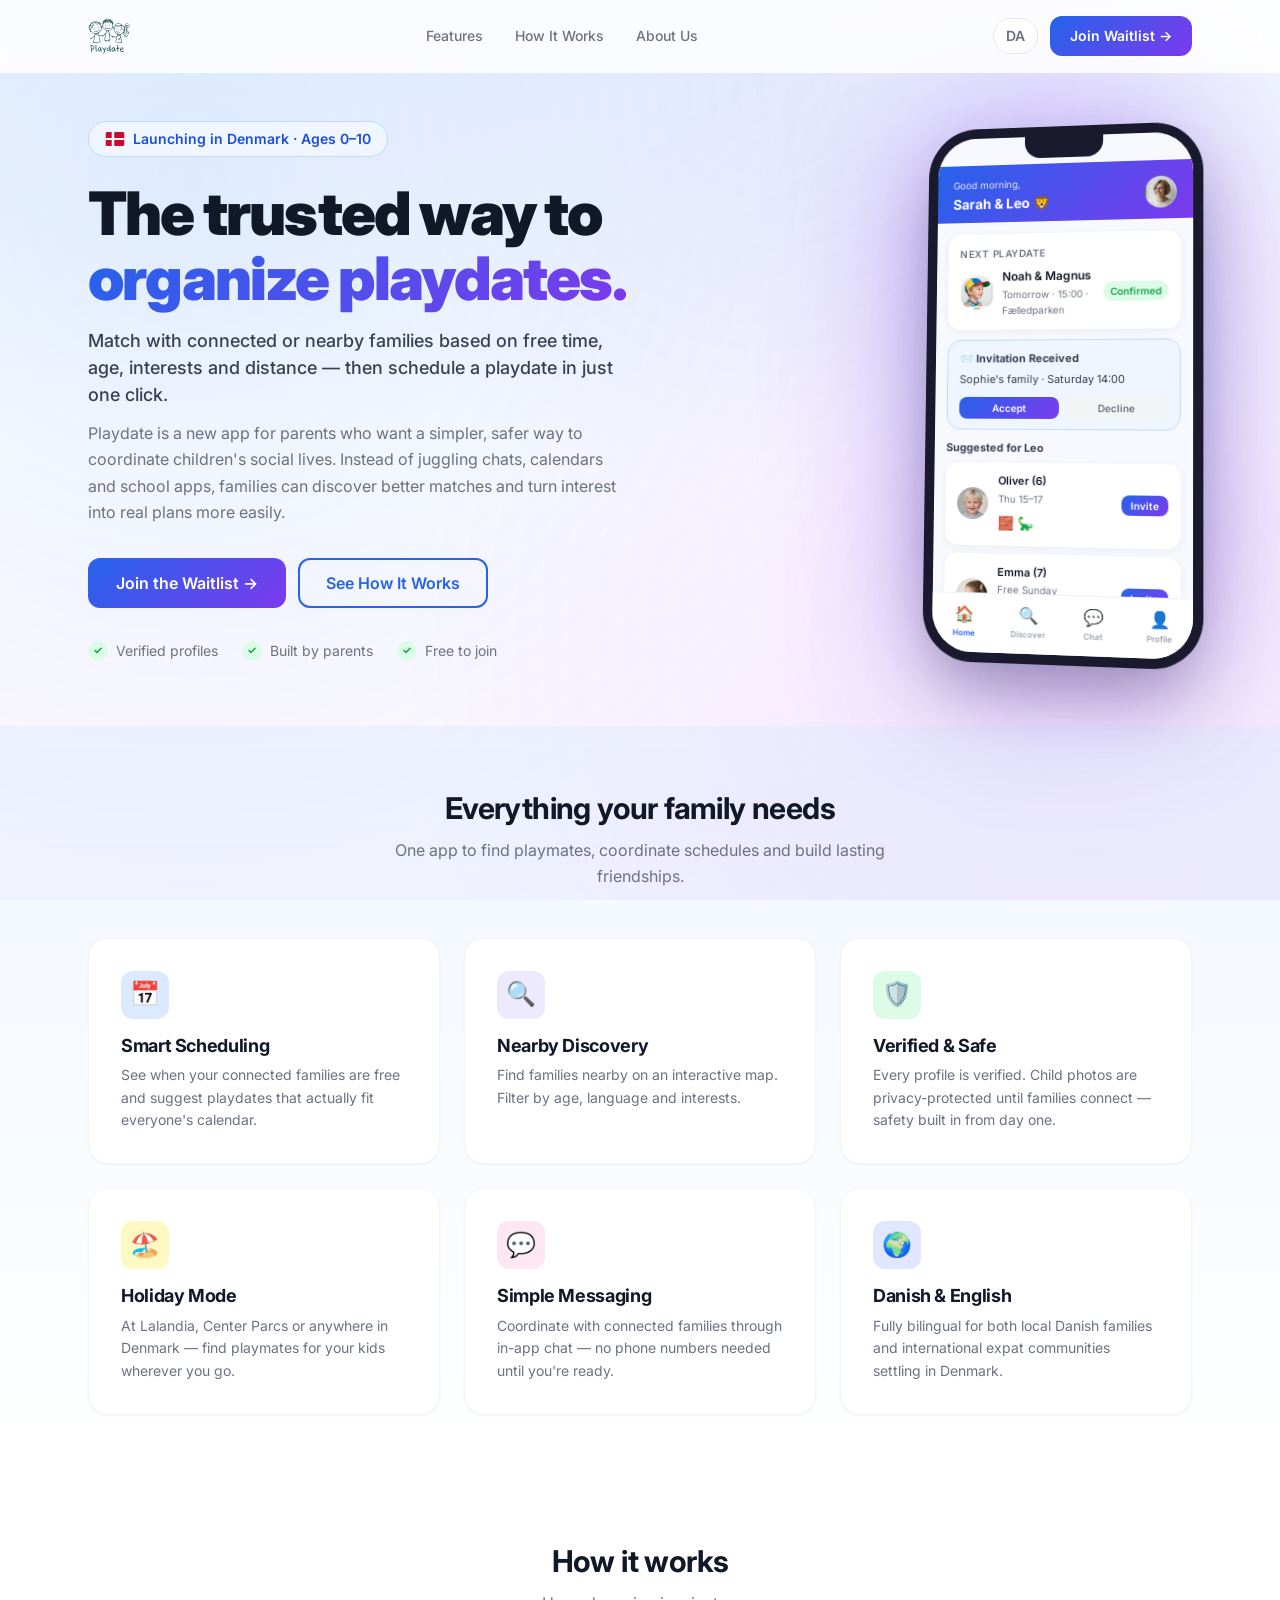
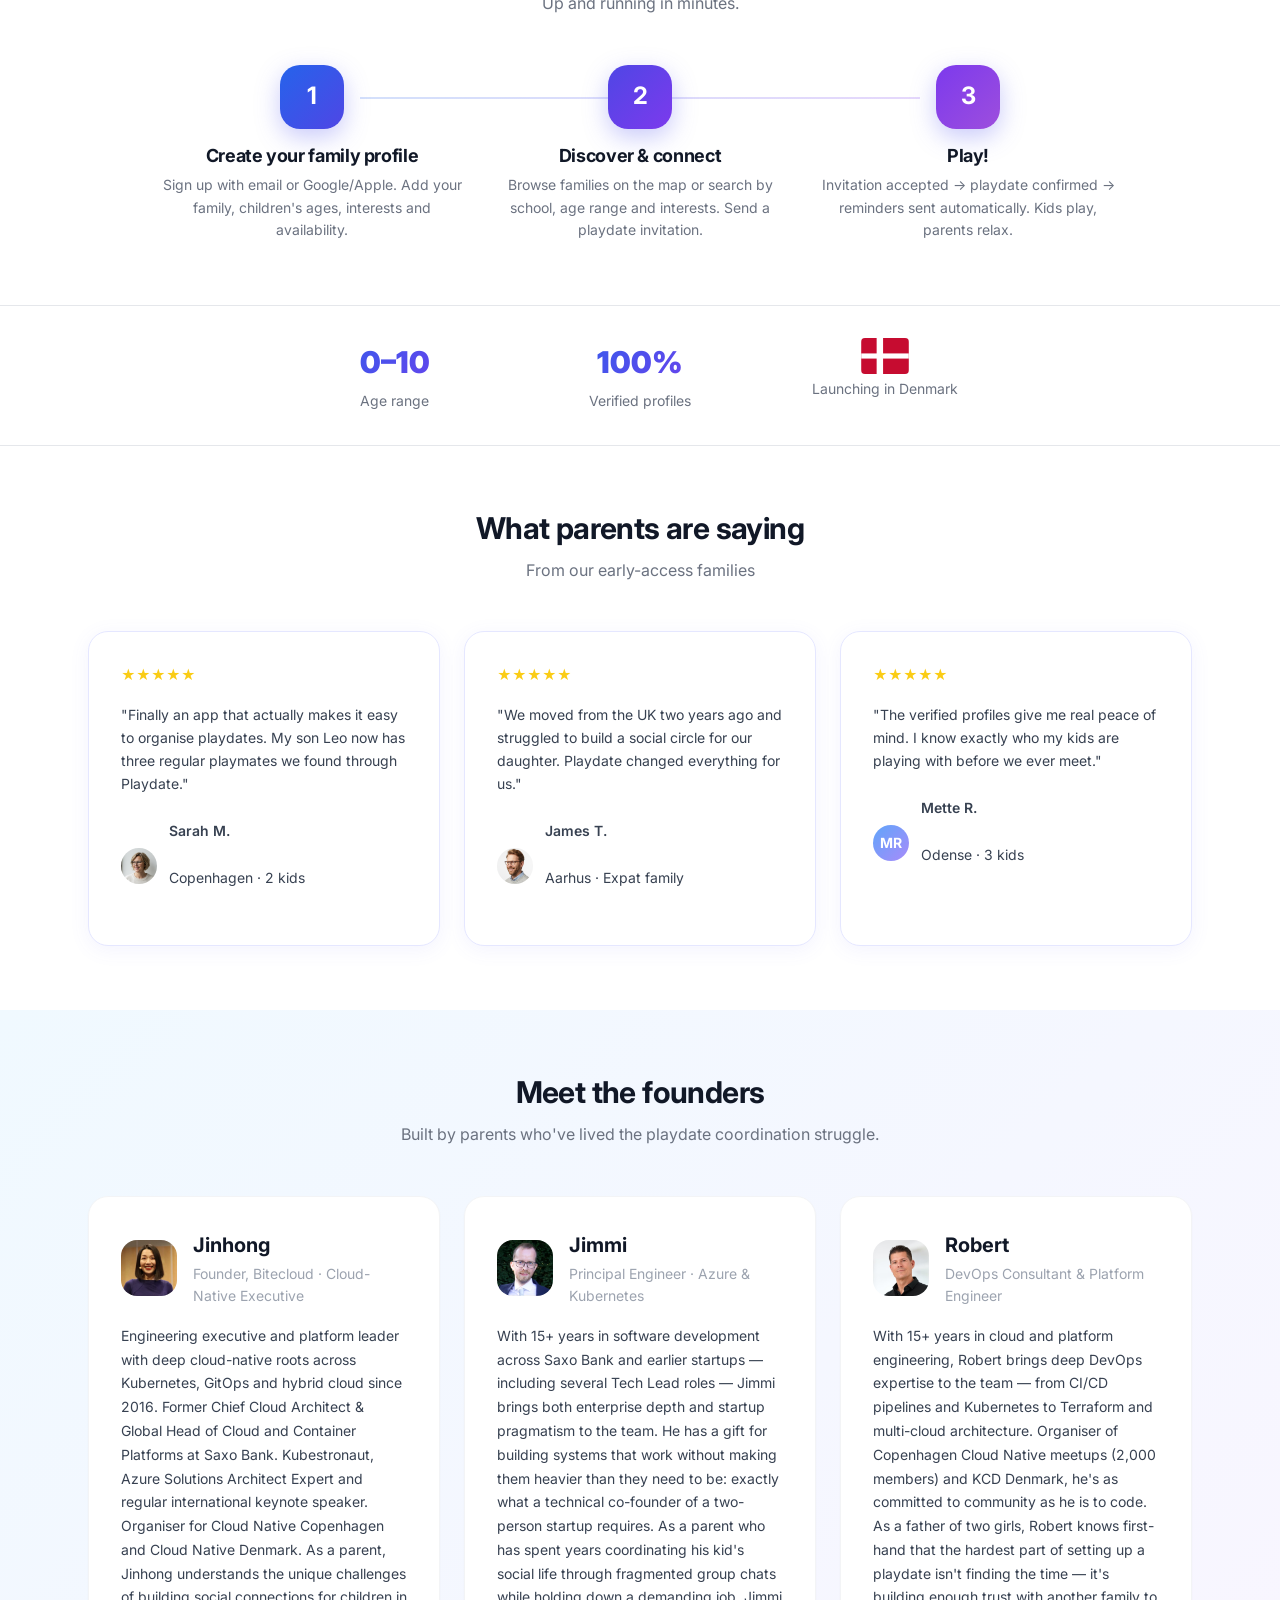
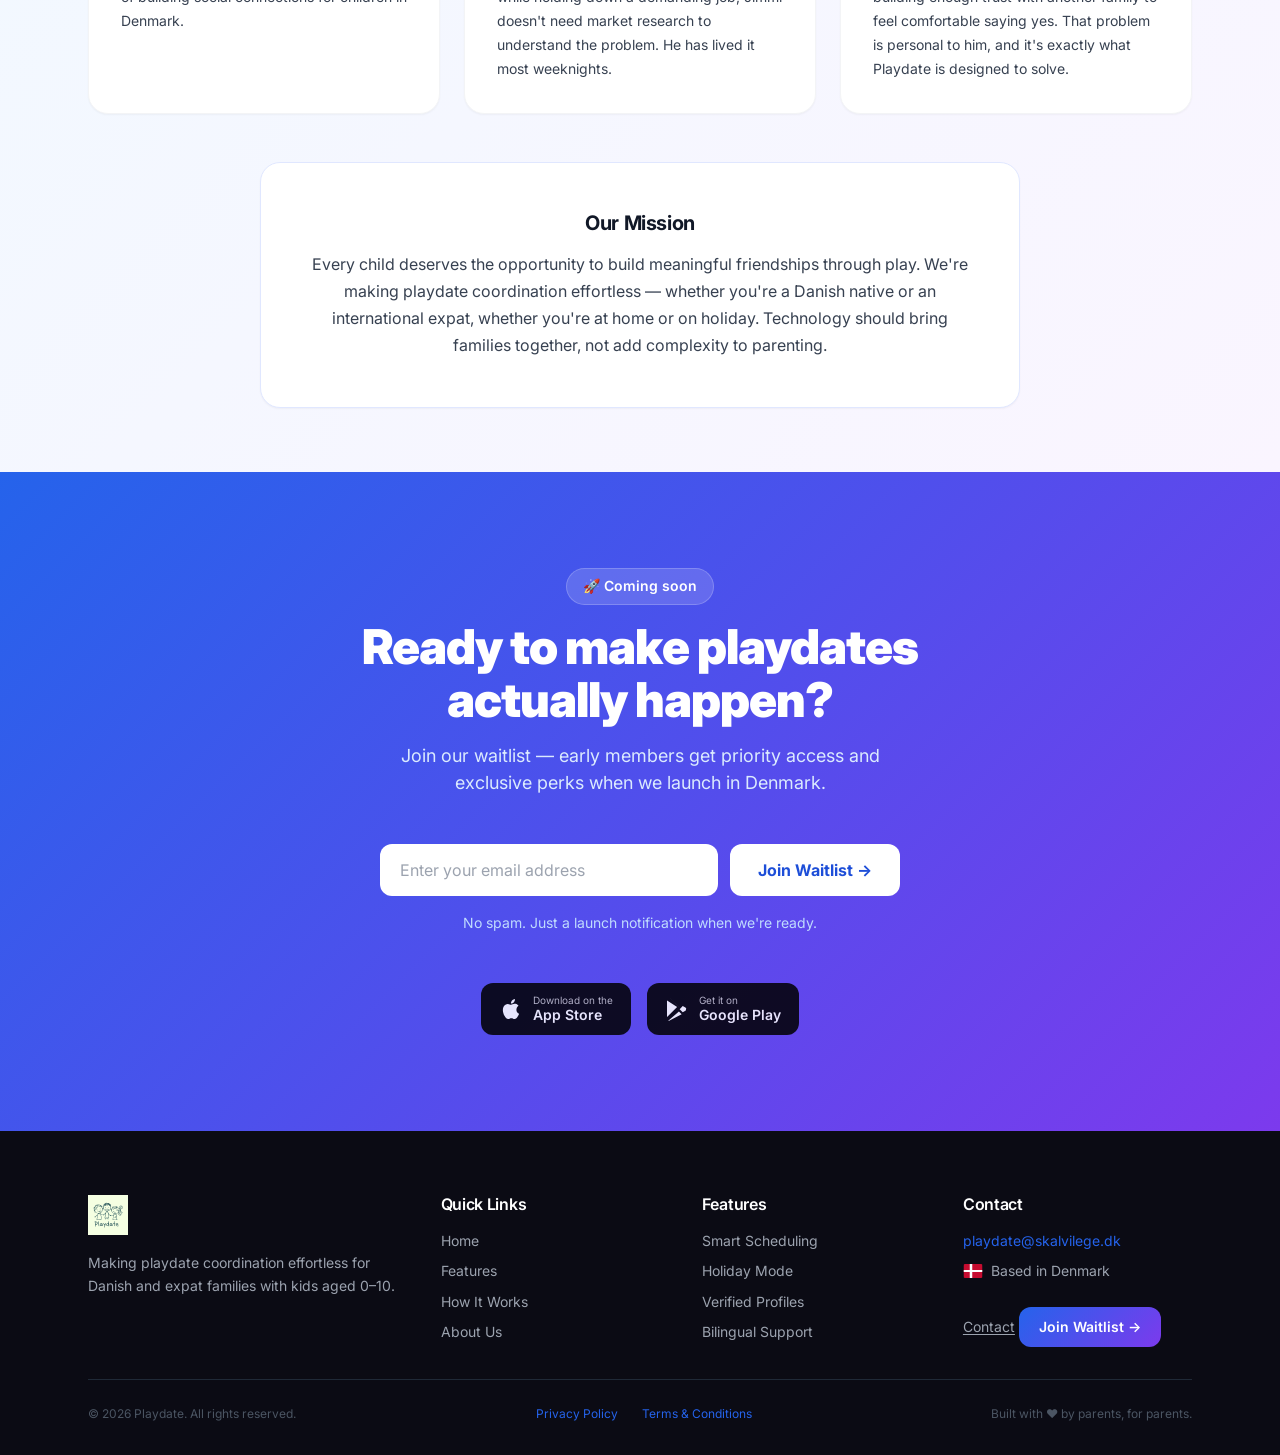
==== index.html @ f874cfe7 "Serve on incubatordk.github.io/skalvilege.dk/ for now The custom domain skalvilege.dk still points t" ====
<!DOCTYPE html>
<html lang="da">
<head>
  <meta charset="UTF-8">
  <meta name="viewport" content="width=device-width, initial-scale=1.0">
  <title>Playdate — Din landsby i lommen</title>
  <meta name="description" content="Playdate er en ny app til danske og internationale familier, der gør det nemt at finde legekammerater og koordinere legeaftaler.">
  <link rel="canonical" href="https://skalvilege.dk/">
  <meta name="robots" content="index, follow">
  <meta name="keywords" content="playdate, legeaftale, legekammerater, børn, forældre, familie, app, Danmark, Copenhagen, København, expat">

  <!-- Open Graph -->
  <meta property="og:title" content="Playdate — Din landsby i lommen">
  <meta property="og:description" content="En tryggere og enklere måde at arrangere legeaftaler for børn i alderen 0–10 år.">
  <meta property="og:type" content="website">
  <meta property="og:url" content="https://skalvilege.dk/">
  <meta property="og:locale" content="da_DK">
  <meta property="og:locale:alternate" content="en_GB">
  <meta property="og:site_name" content="Playdate">
  <meta property="og:image" content="https://skalvilege.dk/assets/logo.png">

  <!-- Twitter Card -->
  <meta name="twitter:card" content="summary_large_image">
  <meta name="twitter:title" content="Playdate — Din landsby i lommen">
  <meta name="twitter:description" content="En tryggere og enklere måde at arrangere legeaftaler for børn i alderen 0–10 år.">
  <meta name="twitter:image" content="https://skalvilege.dk/assets/logo.png">

  <!-- Structured Data -->
  <script type="application/ld+json">
  {
    "@context": "https://schema.org",
    "@type": "WebApplication",
    "name": "Playdate",
    "url": "https://skalvilege.dk",
    "description": "A new app for Danish and international families to find playmates and coordinate playdates.",
    "applicationCategory": "LifestyleApplication",
    "operatingSystem": "iOS, Android",
    "inLanguage": ["da", "en"],
    "offers": { "@type": "Offer", "price": "0", "priceCurrency": "DKK" },
    "author": { "@type": "Organization", "name": "Playdate", "url": "https://skalvilege.dk" }
  }
  </script>

  <!-- Mobile -->
  <meta name="theme-color" content="#2563eb">
  <meta name="mobile-web-app-capable" content="yes">

  <!-- Favicon -->
  <link rel="icon" type="image/svg+xml" href="assets/logo-no-background.svg">
  <link rel="apple-touch-icon" href="assets/logo.png">

  <!-- i18n hreflang -->
  <link rel="alternate" hreflang="da" href="https://skalvilege.dk/">
  <link rel="alternate" hreflang="en" href="https://skalvilege.dk/">
  <link rel="alternate" hreflang="x-default" href="https://skalvilege.dk/">

  <!-- Fonts -->
  <link rel="preconnect" href="https://fonts.googleapis.com">
  <link rel="preconnect" href="https://fonts.gstatic.com" crossorigin>
  <link href="https://fonts.googleapis.com/css2?family=Inter:wght@400;500;600;700;800;900&display=swap" rel="stylesheet">

  <!-- Styles -->
  <link rel="stylesheet" href="css/styles.css?v=__VERSION__">
</head>
<body>

  <!-- Navigation -->
  <nav class="nav">
    <div class="nav-inner">
      <a href="#home" class="nav-logo" aria-label="Playdate">
        <img src="assets/logo-no-background.svg" alt="Playdate" width="36" height="36">
      </a>
      <ul class="nav-links">
        <li><a href="#features" data-i18n="nav.features">Funktioner</a></li>
        <li><a href="#how-it-works" data-i18n="nav.how">Sådan virker det</a></li>
        <li><a href="#founders" data-i18n="nav.about">Om os</a></li>
      </ul>
      <div class="nav-actions">
        <button id="lang-toggle" class="lang-toggle" type="button" aria-label="Switch language">
          <span data-i18n="lang.toggle">EN</span>
        </button>
        <a href="#cta" class="btn btn-primary btn-primary-sm" data-mode-only="prelaunch" data-i18n="nav.cta">Tilmeld venteliste →</a>
        <a href="#cta" class="btn btn-primary btn-primary-sm hidden" data-mode-only="launched" data-i18n="nav.ctaLaunched">Download →</a>
      </div>
    </div>
  </nav>

  <main>

    <!-- Hero -->
    <section id="home" class="hero">
      <div class="container hero-inner">

        <!-- Copy -->
        <div class="hero-copy">
          <div class="hero-badge fade-up">
            <svg class="flag-dk" viewBox="0 0 37 28" aria-hidden="true">
              <rect width="37" height="28" fill="#C60C30"/>
              <rect x="12" width="5" height="28" fill="white"/>
              <rect y="12" width="37" height="4" fill="white"/>
            </svg>
            <span data-i18n="hero.badge">Lancerer i Danmark · 0–10 år</span>
          </div>

          <h1 class="fade-up-1">
            <span data-i18n="hero.title1">Den trygge måde at</span><br>
            <span class="grad-text" data-i18n="hero.title2">arrangere legeaftaler.</span>
          </h1>

          <p class="hero-sub fade-up-2" data-i18n="hero.sub">Match med nærliggende eller forbundne familier ud fra fritid, alder, interesser og afstand — og arranger en legeaftale med ét klik.</p>

          <p class="hero-body fade-up-2" data-i18n="hero.body">Playdate er en ny app til forældre, der vil have en enklere og mere tryg måde at koordinere børnenes sociale liv.</p>

          <!-- Prelaunch CTAs -->
          <div class="hero-actions fade-up-3" data-mode-only="prelaunch">
            <a href="#cta" class="btn btn-primary" data-i18n="hero.ctaWaitlist">Tilmeld venteliste →</a>
            <a href="#features" class="btn btn-outline" data-i18n="hero.ctaSee">Se hvordan det virker</a>
          </div>

          <!-- Launched store buttons -->
          <div class="hero-actions fade-up-3 hidden" data-mode-only="launched" style="flex-direction:row;flex-wrap:wrap;gap:12px;">
            <a href="#" class="store-btn" data-store="appstore" aria-disabled="true" aria-label="Download on the App Store">
              <svg viewBox="0 0 24 24" aria-hidden="true"><path d="M18.71 19.5c-.83 1.24-1.71 2.45-3.05 2.47-1.34.03-1.77-.79-3.29-.79-1.53 0-2 .77-3.27.82-1.31.05-2.3-1.32-3.14-2.53C4.25 17 2.94 12.45 4.7 9.39c.87-1.52 2.43-2.48 4.12-2.51 1.28-.02 2.5.87 3.29.87.78 0 2.26-1.07 3.8-.91.65.03 2.47.26 3.64 1.98-.09.06-2.17 1.28-2.15 3.81.03 3.02 2.65 4.03 2.68 4.04-.03.07-.42 1.44-1.38 2.83M13 3.5c.73-.83 1.94-1.46 2.94-1.5.13 1.17-.34 2.35-1.04 3.19-.69.85-1.83 1.51-2.95 1.42-.15-1.15.41-2.35 1.05-3.11z"/></svg>
              <span class="store-btn-text">
                <span class="store-btn-label" data-i18n="store.download">Download fra</span>
                <span class="store-btn-name" data-i18n="store.appstore">App Store</span>
              </span>
            </a>
            <a href="#" class="store-btn" data-store="playstore" aria-disabled="true" aria-label="Get it on Google Play">
              <svg viewBox="0 0 24 24" aria-hidden="true"><path d="M3.18 23.76c.3.17.65.19.97.06l12.49-6.62-2.7-2.7-10.76 9.26zm-1.1-20.2A1.5 1.5 0 0 0 2 4.5v15a1.5 1.5 0 0 0 .08.44l10.03-10.03L2.08 3.56zM20.4 10.5l-2.66-1.42-3.09 3.09 3.09 3.09 2.68-1.42A1.5 1.5 0 0 0 21 12.5a1.5 1.5 0 0 0-.6-2zM4.15.18L14.91 10.94l-2.7-2.7L4.15.18z"/></svg>
              <span class="store-btn-text">
                <span class="store-btn-label" data-i18n="store.getiton">Hent den på</span>
                <span class="store-btn-name" data-i18n="store.playstore">Google Play</span>
              </span>
            </a>
          </div>

          <!-- Trust badges -->
          <div class="trust-badges fade-up-3">
            <div class="trust-badge"><span class="check" aria-hidden="true">✓</span><span data-i18n="trust.verified">Verificerede profiler</span></div>
            <div class="trust-badge"><span class="check" aria-hidden="true">✓</span><span data-i18n="trust.built">Bygget af forældre</span></div>
            <div class="trust-badge"><span class="check" aria-hidden="true">✓</span><span data-i18n="trust.free">Gratis at tilmelde</span></div>
          </div>
        </div>

        <!-- Phone mockup -->
        <div class="phone-wrap" aria-hidden="true">
          <div class="phone-glow"></div>
          <div class="phone">
            <div class="phone-notch"></div>
            <div class="phone-screen">

              <div class="phone-topbar">
                <div class="phone-greeting">
                  <p>Good morning,</p>
                  <p>Sarah &amp; Leo 🦁</p>
                </div>
                <div class="phone-avatar">
                  <img src="assets/profile_oliver_mom.png" alt="">
                </div>
              </div>

              <div class="phone-content">
                <!-- Upcoming playdate -->
                <div class="phone-card">
                  <p class="phone-card-label">Next Playdate</p>
                  <div class="phone-row">
                    <div class="phone-pic">
                      <img src="assets/profile_noah.png" alt="Noah">
                    </div>
                    <div>
                      <p class="phone-name">Noah &amp; Magnus</p>
                      <p class="phone-meta">Tomorrow · 15:00 · Fælledparken</p>
                    </div>
                    <span class="phone-pill">Confirmed</span>
                  </div>
                </div>

                <!-- Invitation -->
                <div class="phone-invite">
                  <p class="phone-invite-title">📨 Invitation Received</p>
                  <p>Sophie's family · Saturday 14:00</p>
                  <div class="phone-invite-actions">
                    <button type="button" class="phone-btn phone-btn-primary">Accept</button>
                    <button type="button" class="phone-btn phone-btn-secondary">Decline</button>
                  </div>
                </div>

                <p class="phone-section-title">Suggested for Leo</p>

                <div class="phone-suggestion">
                  <div class="phone-pic phone-pic-sm">
                    <img src="assets/profile_oliver.png" alt="Oliver">
                  </div>
                  <div class="phone-suggestion-body">
                    <p>Oliver (6)</p>
                    <p>Thu 15–17</p>
                    <span class="phone-emoji" title="Lego">🧱</span>
                    <span class="phone-emoji" title="Dinosaurs">🦕</span>
                  </div>
                  <button type="button" class="phone-invite-btn">Invite</button>
                </div>

                <div class="phone-suggestion">
                  <div class="phone-pic phone-pic-sm">
                    <img src="assets/profile_emma.png" alt="Emma">
                  </div>
                  <div class="phone-suggestion-body">
                    <p>Emma (7)</p>
                    <p>Free Sunday</p>
                    <span class="phone-emoji" title="Art">🎨</span>
                    <span class="phone-emoji" title="Music">🎵</span>
                  </div>
                  <button type="button" class="phone-invite-btn">Invite</button>
                </div>
              </div>

              <div class="phone-nav">
                <div class="phone-nav-item phone-nav-item--active">
                  <div class="phone-nav-icon">🏠</div>
                  <div class="phone-nav-label">Home</div>
                </div>
                <div class="phone-nav-item">
                  <div class="phone-nav-icon">🔍</div>
                  <div class="phone-nav-label">Discover</div>
                </div>
                <div class="phone-nav-item">
                  <div class="phone-nav-icon">💬</div>
                  <div class="phone-nav-label">Chat</div>
                </div>
                <div class="phone-nav-item">
                  <div class="phone-nav-icon">👤</div>
                  <div class="phone-nav-label">Profile</div>
                </div>
              </div>
            </div>
          </div>
        </div>

      </div>
    </section>

    <!-- Features -->
    <section id="features" class="features">
      <div class="container">
        <div class="section-header">
          <h2 data-i18n="features.title">Alt, din familie har brug for</h2>
          <p data-i18n="features.sub">Én app til at finde legekammerater, koordinere kalendere og bygge varige venskaber.</p>
        </div>

        <div class="feature-grid">
          <div class="feature-card" data-animate data-animate-delay="1">
            <div class="feature-icon feature-icon--blue" aria-hidden="true">📅</div>
            <h3 data-i18n="feature.schedule.title">Smart planlægning</h3>
            <p data-i18n="feature.schedule.text">Se hvornår jeres forbundne familier er ledige.</p>
          </div>
          <div class="feature-card" data-animate data-animate-delay="2">
            <div class="feature-icon feature-icon--purple" aria-hidden="true">🔍</div>
            <h3 data-i18n="feature.nearby.title">Find nærliggende familier</h3>
            <p data-i18n="feature.nearby.text">Find familier i nærheden på et interaktivt kort.</p>
          </div>
          <div class="feature-card" data-animate data-animate-delay="3">
            <div class="feature-icon feature-icon--green" aria-hidden="true">🛡️</div>
            <h3 data-i18n="feature.safe.title">Verificeret og trygt</h3>
            <p data-i18n="feature.safe.text">Alle profiler er verificeret.</p>
          </div>
          <div class="feature-card" data-animate data-animate-delay="1">
            <div class="feature-icon feature-icon--yellow" aria-hidden="true">🏖️</div>
            <h3 data-i18n="feature.holiday.title">Ferietilstand</h3>
            <p data-i18n="feature.holiday.text">Find legekammerater på ferien.</p>
          </div>
          <div class="feature-card" data-animate data-animate-delay="2">
            <div class="feature-icon feature-icon--pink" aria-hidden="true">💬</div>
            <h3 data-i18n="feature.chat.title">Enkel beskedfunktion</h3>
            <p data-i18n="feature.chat.text">Koordiner direkte i appen.</p>
          </div>
          <div class="feature-card" data-animate data-animate-delay="3">
            <div class="feature-icon feature-icon--indigo" aria-hidden="true">🌍</div>
            <h3 data-i18n="feature.lang.title">Dansk og engelsk</h3>
            <p data-i18n="feature.lang.text">Fuldt tosproget.</p>
          </div>
        </div>
      </div>
    </section>

    <!-- How it works -->
    <section id="how-it-works" class="how">
      <div class="container">
        <div class="section-header">
          <h2 data-i18n="how.title">Sådan virker det</h2>
          <p data-i18n="how.sub">I gang på få minutter.</p>
        </div>

        <div class="steps">
          <div class="step" data-animate data-animate-delay="1">
            <div class="step-num step-num--1">1</div>
            <h3 data-i18n="how.step1.title">Opret jeres familieprofil</h3>
            <p data-i18n="how.step1.text">Tilmeld med e-mail eller Google/Apple.</p>
          </div>
          <div class="step" data-animate data-animate-delay="2">
            <div class="step-num step-num--2">2</div>
            <h3 data-i18n="how.step2.title">Find og forbind</h3>
            <p data-i18n="how.step2.text">Udforsk familier på kortet.</p>
          </div>
          <div class="step" data-animate data-animate-delay="3">
            <div class="step-num step-num--3">3</div>
            <h3 data-i18n="how.step3.title">Leg!</h3>
            <p data-i18n="how.step3.text">Kids play, parents relax.</p>
          </div>
        </div>
      </div>
    </section>

    <!-- Stats -->
    <section class="stats">
      <div class="stats-grid">
        <div>
          <div class="stat-value grad-text">0–10</div>
          <p class="stat-label" data-i18n="stats.age">Aldersgruppe</p>
        </div>
        <div>
          <div class="stat-value grad-text">100%</div>
          <p class="stat-label" data-i18n="stats.verified">Verificerede profiler</p>
        </div>
        <div>
          <div class="stat-flag" aria-hidden="true">
            <svg viewBox="0 0 37 28">
              <rect width="37" height="28" fill="#C60C30"/>
              <rect x="12" width="5" height="28" fill="white"/>
              <rect y="12" width="37" height="4" fill="white"/>
            </svg>
          </div>
          <p class="stat-label" data-i18n="stats.launch">Lancerer i Danmark</p>
        </div>
      </div>
    </section>

    <!-- Testimonials -->
    <section class="testimonials">
      <div class="container">
        <div class="section-header">
          <h2 data-i18n="test.title">Hvad forældre siger</h2>
          <p data-i18n="test.sub">Fra vores tidlige adgangsfamilier</p>
        </div>

        <div class="testimonial-grid">
          <div class="testimonial" data-animate data-animate-delay="1">
            <div class="stars" aria-label="5 out of 5 stars">★★★★★</div>
            <p data-i18n="test.1">"Finally an app..."</p>
            <div class="testimonial-author">
              <div class="avatar"><img src="assets/profile_oliver_mom.png" alt=""></div>
              <div>
                <p class="testimonial-name" data-i18n="test.1.name">Sarah M.</p>
                <p class="testimonial-meta" data-i18n="test.1.meta">Copenhagen · 2 kids</p>
              </div>
            </div>
          </div>

          <div class="testimonial" data-animate data-animate-delay="2">
            <div class="stars" aria-label="5 out of 5 stars">★★★★★</div>
            <p data-i18n="test.2">"We moved from the UK..."</p>
            <div class="testimonial-author">
              <div class="avatar"><img src="assets/profile_sophie_dad.png" alt=""></div>
              <div>
                <p class="testimonial-name" data-i18n="test.2.name">James T.</p>
                <p class="testimonial-meta" data-i18n="test.2.meta">Aarhus · Expat family</p>
              </div>
            </div>
          </div>

          <div class="testimonial" data-animate data-animate-delay="3">
            <div class="stars" aria-label="5 out of 5 stars">★★★★★</div>
            <p data-i18n="test.3">"The verified profiles..."</p>
            <div class="testimonial-author">
              <div class="avatar" aria-hidden="true">MR</div>
              <div>
                <p class="testimonial-name" data-i18n="test.3.name">Mette R.</p>
                <p class="testimonial-meta" data-i18n="test.3.meta">Odense · 3 kids</p>
              </div>
            </div>
          </div>
        </div>
      </div>
    </section>

    <!-- Founders -->
    <section id="founders" class="founders">
      <div class="container">
        <div class="section-header">
          <h2 data-i18n="founders.title">Mød grundlæggerne</h2>
          <p data-i18n="founders.sub">Bygget af forældre.</p>
        </div>

        <div class="founders-grid">
          <div class="founder" data-animate data-animate-delay="1">
            <div class="founder-head">
              <div class="founder-pic"><img src="assets/jinhong_brejnholt.png" alt="Jinhong"></div>
              <div>
                <a href="https://www.linkedin.com/in/jbrejnholt/" target="_blank" rel="noopener noreferrer" class="founder-name">Jinhong</a>
                <p class="founder-role" data-i18n="founder.jinhong.role">Founder, Bitecloud</p>
              </div>
            </div>
            <p class="founder-bio" data-i18n="founder.jinhong.bio">Engineering executive...</p>
          </div>

          <div class="founder" data-animate data-animate-delay="2">
            <div class="founder-head">
              <div class="founder-pic"><img src="assets/jimmi_hested.png" alt="Jimmi"></div>
              <div>
                <a href="https://www.linkedin.com/in/jhested/" target="_blank" rel="noopener noreferrer" class="founder-name">Jimmi</a>
                <p class="founder-role" data-i18n="founder.jimmi.role">Principal Engineer</p>
              </div>
            </div>
            <p class="founder-bio" data-i18n="founder.jimmi.bio">With 15+ years...</p>
          </div>

          <div class="founder" data-animate data-animate-delay="3">
            <div class="founder-head">
              <div class="founder-pic"><img src="assets/robert_jensen.jpeg" alt="Robert"></div>
              <div>
                <a href="https://www.linkedin.com/in/robert-jensen-devops/" target="_blank" rel="noopener noreferrer" class="founder-name">Robert</a>
                <p class="founder-role" data-i18n="founder.robert.role">DevOps Consultant</p>
              </div>
            </div>
            <p class="founder-bio" data-i18n="founder.robert.bio">With 15+ years...</p>
          </div>
        </div>

        <div class="mission" data-animate>
          <h3 data-i18n="mission.title">Vores mission</h3>
          <p data-i18n="mission.text">Hvert barn fortjener...</p>
        </div>
      </div>
    </section>

    <!-- CTA / Waitlist -->
    <section id="cta" class="cta">
      <div class="container">

        <!-- Prelaunch -->
        <div data-mode-only="prelaunch">
          <span class="cta-badge" data-i18n="cta.badge">🚀 Kommer snart</span>
          <h2>
            <span data-i18n="cta.title1">Klar til at få legeaftaler til</span><br>
            <span data-i18n="cta.title2">faktisk at ske?</span>
          </h2>
          <p class="cta-sub" data-i18n="cta.sub">Tilmeld dig ventelisten.</p>

          <form id="signup-form" class="signup-form">
            <input type="email" name="email" required
                   placeholder="Indtast din e-mailadresse"
                   data-i18n-placeholder="signup.placeholder"
                   aria-label="Email address">
            <button type="submit" data-i18n="signup.button">Tilmeld →</button>
          </form>

          <div id="signup-success" class="signup-success" data-i18n="signup.success">
            Tak fordi du tilmelder dig! 🎉
          </div>

          <p class="signup-note" data-i18n="signup.note" style="margin-top: 16px;">Ingen spam.</p>

          <!-- Coming-soon store badges -->
          <div class="store-buttons">
            <a href="#" class="store-btn" aria-disabled="true" tabindex="-1">
              <svg viewBox="0 0 24 24" aria-hidden="true"><path d="M18.71 19.5c-.83 1.24-1.71 2.45-3.05 2.47-1.34.03-1.77-.79-3.29-.79-1.53 0-2 .77-3.27.82-1.31.05-2.3-1.32-3.14-2.53C4.25 17 2.94 12.45 4.7 9.39c.87-1.52 2.43-2.48 4.12-2.51 1.28-.02 2.5.87 3.29.87.78 0 2.26-1.07 3.8-.91.65.03 2.47.26 3.64 1.98-.09.06-2.17 1.28-2.15 3.81.03 3.02 2.65 4.03 2.68 4.04-.03.07-.42 1.44-1.38 2.83M13 3.5c.73-.83 1.94-1.46 2.94-1.5.13 1.17-.34 2.35-1.04 3.19-.69.85-1.83 1.51-2.95 1.42-.15-1.15.41-2.35 1.05-3.11z"/></svg>
              <span class="store-btn-text">
                <span class="store-btn-label" data-i18n="store.download">Download fra</span>
                <span class="store-btn-name" data-i18n="store.appstore">App Store</span>
              </span>
            </a>
            <a href="#" class="store-btn" aria-disabled="true" tabindex="-1">
              <svg viewBox="0 0 24 24" aria-hidden="true"><path d="M3.18 23.76c.3.17.65.19.97.06l12.49-6.62-2.7-2.7-10.76 9.26zm-1.1-20.2A1.5 1.5 0 0 0 2 4.5v15a1.5 1.5 0 0 0 .08.44l10.03-10.03L2.08 3.56zM20.4 10.5l-2.66-1.42-3.09 3.09 3.09 3.09 2.68-1.42A1.5 1.5 0 0 0 21 12.5a1.5 1.5 0 0 0-.6-2zM4.15.18L14.91 10.94l-2.7-2.7L4.15.18z"/></svg>
              <span class="store-btn-text">
                <span class="store-btn-label" data-i18n="store.getiton">Hent den på</span>
                <span class="store-btn-name" data-i18n="store.playstore">Google Play</span>
              </span>
            </a>
          </div>
        </div>

        <!-- Launched -->
        <div class="hidden" data-mode-only="launched">
          <h2>
            <span data-i18n="launched.title1">Playdates,</span><br>
            <span data-i18n="launched.title2">made simple.</span>
          </h2>
          <p class="cta-sub" data-i18n="launched.sub">Download Playdate.</p>

          <div class="store-buttons">
            <a href="#" class="store-btn" data-store="appstore" aria-disabled="true" aria-label="Download on the App Store">
              <svg viewBox="0 0 24 24" aria-hidden="true"><path d="M18.71 19.5c-.83 1.24-1.71 2.45-3.05 2.47-1.34.03-1.77-.79-3.29-.79-1.53 0-2 .77-3.27.82-1.31.05-2.3-1.32-3.14-2.53C4.25 17 2.94 12.45 4.7 9.39c.87-1.52 2.43-2.48 4.12-2.51 1.28-.02 2.5.87 3.29.87.78 0 2.26-1.07 3.8-.91.65.03 2.47.26 3.64 1.98-.09.06-2.17 1.28-2.15 3.81.03 3.02 2.65 4.03 2.68 4.04-.03.07-.42 1.44-1.38 2.83M13 3.5c.73-.83 1.94-1.46 2.94-1.5.13 1.17-.34 2.35-1.04 3.19-.69.85-1.83 1.51-2.95 1.42-.15-1.15.41-2.35 1.05-3.11z"/></svg>
              <span class="store-btn-text">
                <span class="store-btn-label" data-i18n="store.download">Download fra</span>
                <span class="store-btn-name" data-i18n="store.appstore">App Store</span>
              </span>
            </a>
            <a href="#" class="store-btn" data-store="playstore" aria-disabled="true" aria-label="Get it on Google Play">
              <svg viewBox="0 0 24 24" aria-hidden="true"><path d="M3.18 23.76c.3.17.65.19.97.06l12.49-6.62-2.7-2.7-10.76 9.26zm-1.1-20.2A1.5 1.5 0 0 0 2 4.5v15a1.5 1.5 0 0 0 .08.44l10.03-10.03L2.08 3.56zM20.4 10.5l-2.66-1.42-3.09 3.09 3.09 3.09 2.68-1.42A1.5 1.5 0 0 0 21 12.5a1.5 1.5 0 0 0-.6-2zM4.15.18L14.91 10.94l-2.7-2.7L4.15.18z"/></svg>
              <span class="store-btn-text">
                <span class="store-btn-label" data-i18n="store.getiton">Hent den på</span>
                <span class="store-btn-name" data-i18n="store.playstore">Google Play</span>
              </span>
            </a>
          </div>
        </div>
      </div>
    </section>

  </main>

  <!-- Footer -->
  <footer class="footer">
    <div class="container">
      <div class="footer-grid">
        <div class="footer-brand">
          <img src="assets/logo-color.svg" alt="Playdate">
          <p data-i18n="footer.about">Gør koordinering af legeaftaler ubesværet.</p>
        </div>

        <div>
          <h4 data-i18n="footer.quick">Hurtige links</h4>
          <ul>
            <li><a href="#home" data-i18n="footer.home">Hjem</a></li>
            <li><a href="#features" data-i18n="footer.features">Funktioner</a></li>
            <li><a href="#how-it-works" data-i18n="footer.how">Sådan virker det</a></li>
            <li><a href="#founders" data-i18n="footer.about2">Om os</a></li>
          </ul>
        </div>

        <div>
          <h4 data-i18n="footer.featuresTitle">Funktioner</h4>
          <ul>
            <li data-i18n="footer.smart">Smart planlægning</li>
            <li data-i18n="footer.holiday">Ferietilstand</li>
            <li data-i18n="footer.verified">Verificerede profiler</li>
            <li data-i18n="footer.bilingual">Tosproget support</li>
          </ul>
        </div>

        <div class="footer-contact">
          <h4 data-i18n="footer.contactTitle">Kontakt</h4>
          <p><a href="mailto:playdate@skalvilege.dk">playdate@skalvilege.dk</a></p>
          <p>
            <svg class="flag-dk" viewBox="0 0 37 28" aria-hidden="true" style="display:inline-block;vertical-align:-2px;margin-right:4px">
              <rect width="37" height="28" fill="#C60C30"/>
              <rect x="12" width="5" height="28" fill="white"/>
              <rect y="12" width="37" height="4" fill="white"/>
            </svg>
            <span data-i18n="footer.based">Baseret i Danmark</span>
          </p>
          <button type="button" class="footer-contact-btn"
                  data-contact-open
                  data-i18n="contact.open"
                  data-i18n-aria="contact.openAria"
                  aria-label="Åbn kontaktformular">Kontakt</button>
          <a href="#cta" class="btn btn-primary btn-primary-sm"
             data-mode-only="prelaunch"
             data-i18n="footer.cta"
             style="margin-top: 16px;">Tilmeld venteliste →</a>
        </div>
      </div>

      <div class="footer-bottom">
        <p data-i18n="footer.copy">© 2026 Playdate. Alle rettigheder forbeholdes.</p>
        <div class="footer-links" style="display: flex; gap: 24px;">
          <a href="privacy-policy/" data-i18n="footer.privacy">Privatlivspolitik</a>
          <a href="terms.html" data-i18n="footer.terms">Vilkår og betingelser</a>
        </div>
        <p data-i18n="footer.built">Bygget med ❤️ af forældre, for forældre.</p>
      </div>
    </div>
  </footer>

  <!-- Contact modal -->
  <div id="contact-modal" class="modal" hidden aria-hidden="true"
       role="dialog" aria-modal="true" aria-labelledby="contact-modal-title">
    <div class="modal-backdrop" data-modal-close></div>
    <div class="modal-dialog" role="document">
      <button type="button" class="modal-close" data-modal-close
              data-i18n-aria="contact.close" aria-label="Luk">&times;</button>
      <h2 id="contact-modal-title" data-i18n="contact.title">Kontakt os</h2>
      <p data-i18n="contact.text">Har du spørgsmål? Send os en besked.</p>

      <form id="contact-form" class="contact-form">
        <input type="text" name="name" required maxlength="200"
               placeholder="Dit navn"
               data-i18n-placeholder="contact.namePlaceholder"
               data-i18n-aria="contact.name" aria-label="Navn">
        <input type="email" name="email" required maxlength="320"
               placeholder="Din e-mail"
               data-i18n-placeholder="contact.emailPlaceholder"
               data-i18n-aria="contact.email" aria-label="E-mail">
        <input type="text" name="subject" required maxlength="200"
               placeholder="Hvad handler det om?"
               data-i18n-placeholder="contact.subjectPlaceholder"
               data-i18n-aria="contact.subject" aria-label="Emne">
        <textarea name="message" required maxlength="5000" rows="5"
                  placeholder="Skriv din besked"
                  data-i18n-placeholder="contact.messagePlaceholder"
                  data-i18n-aria="contact.message" aria-label="Besked"></textarea>
        <button type="submit" class="btn btn-primary" data-i18n="contact.submit">Send besked</button>
      </form>

      <div id="contact-success" class="contact-success" data-i18n="contact.success">
        Tak! Vi vender tilbage så hurtigt som muligt.
      </div>
      <div id="contact-error" class="contact-error" hidden data-i18n="contact.error">
        Noget gik galt. Prøv igen eller skriv til playdate@skalvilege.dk.
      </div>
    </div>
  </div>

  <script defer src="site.config.js?v=__VERSION__"></script>
  <script defer src="js/i18n.js?v=__VERSION__"></script>
  <script defer src="js/main.js?v=__VERSION__"></script>
</body>
</html>
---- css/styles.css ----
/* ==========================================================================
   skalvilege.dk / Playdate — Design Tokens & Styles
   Blue → purple gradient system from the Playdate brand.
   ========================================================================== */

:root {
  /* Colors */
  --color-primary: #2563eb;
  --color-primary-dark: #1d4ed8;
  --color-accent: #7c3aed;
  --color-indigo: #4f46e5;
  --color-gradient: linear-gradient(135deg, #2563eb 0%, #7c3aed 100%);
  --color-gradient-soft: linear-gradient(135deg, #4f46e5 0%, #7c3aed 100%);

  --color-bg: #ffffff;
  --color-bg-soft: #f8f9ff;
  --color-bg-card: #ffffff;
  --color-bg-hero: linear-gradient(to bottom, #eff6ff 0%, #ffffff 50%, #faf5ff 100%);
  --color-bg-founders: linear-gradient(135deg, #f0f9ff 0%, #faf5ff 100%);
  --color-bg-dark: #0b0b14;

  --color-text: #111827;
  --color-text-secondary: #374151;
  --color-text-muted: #6b7280;
  --color-text-faint: #9ca3af;

  --color-border: #e5e7eb;
  --color-border-soft: #f0f0f5;

  --color-success-bg: #dcfce7;
  --color-success: #16a34a;

  --color-danish-red: #c60c30;

  /* Typography */
  --font-family: 'Inter', -apple-system, BlinkMacSystemFont, 'Segoe UI', sans-serif;

  --text-xs: 0.75rem;
  --text-sm: 0.875rem;
  --text-base: 1rem;
  --text-lg: 1.125rem;
  --text-xl: 1.25rem;
  --text-2xl: 1.5rem;
  --text-3xl: 1.875rem;
  --text-4xl: 2.25rem;
  --text-5xl: 3rem;
  --text-6xl: 3.75rem;

  /* Spacing */
  --space-xxs: 4px;
  --space-xs: 8px;
  --space-sm: 12px;
  --space-md: 16px;
  --space-lg: 24px;
  --space-xl: 32px;
  --space-2xl: 48px;
  --space-3xl: 64px;
  --space-4xl: 96px;

  /* Radius */
  --radius-sm: 8px;
  --radius-md: 12px;
  --radius-lg: 16px;
  --radius-xl: 20px;
  --radius-2xl: 24px;
  --radius-full: 9999px;

  /* Shadows */
  --shadow-sm: 0 1px 2px rgba(0, 0, 0, 0.04);
  --shadow: 0 2px 8px rgba(0, 0, 0, 0.06);
  --shadow-md: 0 4px 20px rgba(99, 102, 241, 0.08);
  --shadow-lg: 0 20px 48px rgba(99, 102, 241, 0.12);
  --shadow-xl: 0 32px 64px rgba(30, 20, 60, 0.35);
  --shadow-btn: 0 8px 24px rgba(99, 102, 241, 0.35);

  /* Transitions */
  --transition-fast: 150ms ease;
  --transition-base: 250ms ease;
  --transition-slow: 400ms ease;
}

/* ==========================================================================
   Reset & Base
   ========================================================================== */

*,
*::before,
*::after {
  margin: 0;
  padding: 0;
  box-sizing: border-box;
}

html {
  scroll-behavior: smooth;
  -webkit-text-size-adjust: 100%;
}

body {
  font-family: var(--font-family);
  font-size: var(--text-base);
  line-height: 1.6;
  color: var(--color-text);
  background: var(--color-bg-hero);
  background-attachment: fixed;
  -webkit-font-smoothing: antialiased;
  -moz-osx-font-smoothing: grayscale;
  overflow-x: hidden;
  -webkit-tap-highlight-color: transparent;
  position: relative;
  min-height: 100vh;
}

body::before {
  content: "";
  position: fixed;
  inset: 0;
  pointer-events: none;
  z-index: -1;
  background:
    radial-gradient(circle at 15% 20%, rgba(59, 130, 246, 0.12) 0%, transparent 55%),
    radial-gradient(circle at 85% 70%, rgba(147, 51, 234, 0.10) 0%, transparent 55%),
    radial-gradient(circle at 60% 10%, rgba(99, 102, 241, 0.07) 0%, transparent 40%);
}

img,
svg {
  display: block;
  max-width: 100%;
}

a {
  color: var(--color-primary);
  text-decoration: none;
  transition: color var(--transition-fast);
}

a:hover {
  color: var(--color-primary-dark);
}

h1, h2, h3, h4 {
  color: var(--color-text);
  line-height: 1.2;
  letter-spacing: -0.02em;
}

button {
  font-family: inherit;
  cursor: pointer;
  border: none;
  background: none;
}

/* ==========================================================================
   Layout
   ========================================================================== */

.container {
  width: 100%;
  max-width: 1152px;
  margin: 0 auto;
  padding: 0 var(--space-lg);
}

.section {
  padding: var(--space-3xl) 0;
}

.section-sm {
  padding: var(--space-2xl) 0;
}

.section-header {
  text-align: center;
  margin-bottom: var(--space-2xl);
}

.section-header h2 {
  font-size: var(--text-3xl);
  font-weight: 700;
  margin-bottom: var(--space-sm);
}

.section-header p {
  color: var(--color-text-muted);
  max-width: 560px;
  margin: 0 auto;
}

.grad-text {
  background: var(--color-gradient);
  -webkit-background-clip: text;
  -webkit-text-fill-color: transparent;
  background-clip: text;
}

/* ==========================================================================
   Buttons
   ========================================================================== */

.btn {
  display: inline-flex;
  align-items: center;
  justify-content: center;
  gap: var(--space-xs);
  padding: var(--space-sm) var(--space-lg);
  font-family: var(--font-family);
  font-size: var(--text-base);
  font-weight: 600;
  border-radius: var(--radius-md);
  cursor: pointer;
  transition: all var(--transition-fast);
  text-decoration: none;
  line-height: 1.4;
  min-height: 48px;
  white-space: nowrap;
}

.btn-primary {
  background: var(--color-gradient);
  color: #fff;
  padding: 14px 28px;
  border-radius: var(--radius-md);
}

.btn-primary:hover {
  color: #fff;
  opacity: 0.92;
  transform: translateY(-1px);
  box-shadow: var(--shadow-btn);
}

.btn-primary:active {
  transform: translateY(0);
}

.btn-primary-sm {
  padding: 10px 20px;
  font-size: var(--text-sm);
  min-height: 40px;
}

.btn-outline {
  border: 2px solid var(--color-primary);
  color: var(--color-primary);
  padding: 12px 26px;
  background: transparent;
}

.btn-outline:hover {
  background: #eff6ff;
  color: var(--color-primary);
  transform: translateY(-1px);
}

.btn-white {
  background: #fff;
  color: var(--color-primary-dark);
  font-weight: 700;
  padding: 14px 28px;
  border-radius: var(--radius-md);
}

.btn-white:hover {
  background: #eff6ff;
  color: var(--color-primary-dark);
}

/* ==========================================================================
   Navigation
   ========================================================================== */

.nav {
  position: sticky;
  top: 0;
  z-index: 100;
  background: rgba(255, 255, 255, 0.85);
  backdrop-filter: blur(12px);
  -webkit-backdrop-filter: blur(12px);
  border-bottom: 1px solid transparent;
  transition: border-color var(--transition-base);
}

.nav--scrolled {
  border-bottom-color: var(--color-border);
}

.nav-inner {
  max-width: 1152px;
  margin: 0 auto;
  padding: var(--space-md) var(--space-lg);
  display: flex;
  align-items: center;
  justify-content: space-between;
  gap: var(--space-md);
}

.nav-logo img {
  height: 36px;
  width: auto;
}

.nav-links {
  display: none;
  list-style: none;
  gap: var(--space-xl);
}

.nav-links a {
  font-size: var(--text-sm);
  font-weight: 500;
  color: var(--color-text-muted);
  transition: color var(--transition-fast);
}

.nav-links a:hover {
  color: var(--color-primary);
}

.nav-actions {
  display: flex;
  align-items: center;
  gap: var(--space-sm);
}

.lang-toggle {
  display: inline-flex;
  align-items: center;
  justify-content: center;
  padding: var(--space-xxs) var(--space-sm);
  font-family: var(--font-family);
  font-size: var(--text-sm);
  font-weight: 600;
  color: var(--color-text-muted);
  background: #fff;
  border: 1.5px solid var(--color-border);
  border-radius: var(--radius-full);
  transition: all var(--transition-fast);
  min-width: 44px;
  min-height: 36px;
  line-height: 1;
}

.lang-toggle:hover {
  border-color: var(--color-primary);
  color: var(--color-primary);
}

.lang-toggle:active {
  transform: scale(0.96);
}

/* ==========================================================================
   Hero
   ========================================================================== */

.hero {
  padding: var(--space-2xl) 0 var(--space-3xl);
}

.hero-inner {
  display: flex;
  flex-direction: column;
  align-items: center;
  gap: var(--space-3xl);
}

.hero-copy {
  flex: 1;
  text-align: center;
}

.hero-badge {
  display: inline-flex;
  align-items: center;
  gap: var(--space-xs);
  padding: 6px 16px;
  background: #eff6ff;
  color: var(--color-primary-dark);
  border: 1px solid #bfdbfe;
  border-radius: var(--radius-full);
  font-size: var(--text-sm);
  font-weight: 600;
  margin-bottom: var(--space-lg);
}

.flag-dk {
  width: 20px;
  height: 14px;
  border-radius: 2px;
  flex-shrink: 0;
}

.hero h1 {
  font-size: var(--text-5xl);
  font-weight: 900;
  line-height: 1.08;
  letter-spacing: -0.03em;
  margin-bottom: var(--space-md);
}

.hero-sub {
  font-size: var(--text-lg);
  color: var(--color-text-secondary);
  max-width: 540px;
  margin: 0 auto var(--space-sm);
  font-weight: 500;
  line-height: 1.5;
}

.hero-body {
  font-size: var(--text-base);
  color: var(--color-text-muted);
  max-width: 540px;
  margin: 0 auto var(--space-xl);
  line-height: 1.65;
}

.hero-actions {
  display: flex;
  flex-direction: column;
  gap: var(--space-sm);
  justify-content: center;
  margin-bottom: var(--space-xl);
}

.trust-badges {
  display: flex;
  flex-wrap: wrap;
  justify-content: center;
  gap: var(--space-lg);
  font-size: var(--text-sm);
  color: var(--color-text-muted);
}

.trust-badge {
  display: inline-flex;
  align-items: center;
  gap: var(--space-xs);
}

.check {
  width: 20px;
  height: 20px;
  background: var(--color-success-bg);
  color: var(--color-success);
  border-radius: var(--radius-full);
  display: inline-flex;
  align-items: center;
  justify-content: center;
  font-size: 11px;
  font-weight: 700;
}

/* ==========================================================================
   Phone Mockup
   ========================================================================== */

.phone-wrap {
  position: relative;
  flex-shrink: 0;
  perspective: 1000px;
}

.phone-glow {
  position: absolute;
  inset: 0;
  z-index: -1;
  filter: blur(60px);
  opacity: 0.4;
  background: radial-gradient(circle, #6366f1 0%, #7c3aed 60%, transparent 100%);
  transform: scale(1.2);
}

.phone {
  width: 260px;
  height: 520px;
  background: #fff;
  border-radius: 40px;
  box-shadow: 0 0 0 10px #1a1a2e, var(--shadow-xl);
  overflow: hidden;
  position: relative;
  transform: rotateY(-8deg) rotateX(3deg);
}

.phone-notch {
  position: absolute;
  top: 0;
  left: 50%;
  transform: translateX(-50%);
  width: 80px;
  height: 22px;
  background: #1a1a2e;
  border-radius: 0 0 16px 16px;
  z-index: 10;
}

.phone-screen {
  height: 100%;
  background: var(--color-bg-soft);
  padding-top: 28px;
  overflow: hidden;
  position: relative;
}

.phone-topbar {
  padding: 12px 16px 8px;
  background: var(--color-gradient);
  color: #fff;
  display: flex;
  align-items: center;
  justify-content: space-between;
}

.phone-greeting p:first-child {
  font-size: 10px;
  opacity: 0.85;
  margin-bottom: 1px;
}

.phone-greeting p:last-child {
  font-size: 14px;
  font-weight: 700;
}

.phone-avatar {
  width: 32px;
  height: 32px;
  border-radius: 50%;
  background: rgba(255, 255, 255, 0.2);
  overflow: hidden;
}

.phone-avatar img {
  width: 100%;
  height: 100%;
  object-fit: cover;
}

.phone-content {
  padding: 12px;
  overflow-y: auto;
  height: calc(100% - 80px);
}

.phone-card {
  background: #fff;
  border-radius: 14px;
  padding: 12px;
  margin-bottom: 10px;
  box-shadow: 0 2px 8px rgba(0, 0, 0, 0.06);
}

.phone-card-label {
  font-size: 10px;
  color: var(--color-text-muted);
  font-weight: 600;
  text-transform: uppercase;
  letter-spacing: 0.05em;
  margin-bottom: 6px;
}

.phone-row {
  display: flex;
  align-items: center;
  gap: 8px;
}

.phone-pic {
  width: 36px;
  height: 36px;
  border-radius: 50%;
  overflow: hidden;
  flex-shrink: 0;
}

.phone-pic-sm {
  width: 32px;
  height: 32px;
}

.phone-pic img {
  width: 100%;
  height: 100%;
  object-fit: cover;
}

.phone-name {
  font-size: 12px;
  font-weight: 600;
  color: var(--color-text);
}

.phone-meta {
  font-size: 10px;
  color: var(--color-text-muted);
}

.phone-pill {
  margin-left: auto;
  background: var(--color-success-bg);
  color: var(--color-success);
  font-size: 10px;
  font-weight: 600;
  padding: 2px 7px;
  border-radius: 20px;
}

.phone-invite {
  background: #eff6ff;
  border: 1px solid #bfdbfe;
  border-radius: 14px;
  padding: 10px 12px;
  margin-bottom: 10px;
}

.phone-invite-title {
  font-size: 10px;
  font-weight: 700;
  color: var(--color-primary-dark);
  margin-bottom: 4px;
}

.phone-invite p {
  font-size: 11px;
  color: var(--color-text-secondary);
}

.phone-invite-actions {
  display: flex;
  gap: 6px;
  margin-top: 8px;
}

.phone-btn {
  flex: 1;
  font-size: 10px;
  font-weight: 600;
  padding: 5px;
  border-radius: 8px;
}

.phone-btn-primary {
  background: var(--color-gradient);
  color: #fff;
}

.phone-btn-secondary {
  background: #f3f4f6;
  color: var(--color-text-muted);
}

.phone-section-title {
  font-size: 11px;
  font-weight: 700;
  color: var(--color-text-secondary);
  margin-bottom: 6px;
}

.phone-suggestion {
  background: #fff;
  border-radius: 14px;
  padding: 10px 12px;
  margin-bottom: 8px;
  box-shadow: 0 2px 8px rgba(0, 0, 0, 0.05);
  display: flex;
  align-items: center;
  gap: 10px;
}

.phone-suggestion-body {
  flex: 1;
  min-width: 0;
}

.phone-suggestion-body p:first-child {
  font-size: 11px;
  font-weight: 600;
  color: var(--color-text);
}

.phone-suggestion-body p:nth-child(2) {
  font-size: 10px;
  color: var(--color-text-muted);
  margin-bottom: 3px;
}

.phone-emoji {
  font-size: 13px;
}

.phone-invite-btn {
  background: var(--color-gradient);
  color: #fff;
  font-size: 10px;
  font-weight: 600;
  padding: 4px 9px;
  border-radius: 8px;
  flex-shrink: 0;
}

.phone-nav {
  position: absolute;
  bottom: 0;
  left: 0;
  right: 0;
  background: #fff;
  border-top: 1px solid var(--color-border-soft);
  display: flex;
  padding: 8px 0 12px;
}

.phone-nav-item {
  flex: 1;
  text-align: center;
}

.phone-nav-icon {
  font-size: 16px;
}

.phone-nav-label {
  font-size: 8px;
  color: var(--color-text-faint);
  font-weight: 600;
}

.phone-nav-item--active .phone-nav-label {
  color: var(--color-primary);
}

/* ==========================================================================
   Features
   ========================================================================== */

.features {
  padding: var(--space-3xl) 0;
  background: linear-gradient(to bottom, rgba(219, 234, 254, 0.4) 0%, transparent 100%);
}

.feature-grid {
  display: grid;
  grid-template-columns: 1fr;
  gap: var(--space-lg);
}

.feature-card {
  background: #fff;
  border-radius: var(--radius-xl);
  padding: var(--space-xl);
  box-shadow: var(--shadow-sm);
  border: 1px solid #f3f4f6;
  transition: transform var(--transition-base), box-shadow var(--transition-base);
}

.feature-card:hover {
  transform: translateY(-4px);
  box-shadow: var(--shadow-lg);
}

.feature-icon {
  width: 48px;
  height: 48px;
  display: flex;
  align-items: center;
  justify-content: center;
  border-radius: var(--radius-md);
  font-size: 24px;
  margin-bottom: var(--space-md);
}

.feature-icon--blue { background: #dbeafe; }
.feature-icon--purple { background: #ede9fe; }
.feature-icon--green { background: #dcfce7; }
.feature-icon--yellow { background: #fef9c3; }
.feature-icon--pink { background: #fce7f3; }
.feature-icon--indigo { background: #e0e7ff; }

.feature-card h3 {
  font-size: var(--text-lg);
  font-weight: 700;
  margin-bottom: var(--space-xs);
}

.feature-card p {
  font-size: var(--text-sm);
  color: var(--color-text-muted);
  line-height: 1.6;
}

/* ==========================================================================
   How it works
   ========================================================================== */

.how {
  padding: var(--space-3xl) 0;
  background: #fff;
}

.steps {
  display: grid;
  grid-template-columns: 1fr;
  gap: var(--space-xl);
  max-width: 960px;
  margin: 0 auto;
  position: relative;
}

.step {
  text-align: center;
  position: relative;
}

.step-num {
  width: 64px;
  height: 64px;
  margin: 0 auto var(--space-md);
  border-radius: var(--radius-xl);
  display: flex;
  align-items: center;
  justify-content: center;
  color: #fff;
  font-size: var(--text-2xl);
  font-weight: 700;
  box-shadow: var(--shadow-btn);
}

.step-num--1 { background: linear-gradient(135deg, #2563eb, #4f46e5); }
.step-num--2 { background: linear-gradient(135deg, #4f46e5, #7c3aed); }
.step-num--3 { background: linear-gradient(135deg, #7c3aed, #9d4edd); }

.step h3 {
  font-size: var(--text-lg);
  font-weight: 700;
  margin-bottom: var(--space-xs);
}

.step p {
  font-size: var(--text-sm);
  color: var(--color-text-muted);
  line-height: 1.6;
}

/* ==========================================================================
   Stats bar
   ========================================================================== */

.stats {
  padding: var(--space-xl) 0;
  border-top: 1px solid var(--color-border);
  border-bottom: 1px solid var(--color-border);
  background: #fff;
}

.stats-grid {
  max-width: 720px;
  margin: 0 auto;
  display: grid;
  grid-template-columns: repeat(3, 1fr);
  gap: var(--space-md);
  text-align: center;
}

.stat-value {
  font-size: var(--text-3xl);
  font-weight: 900;
}

.stat-label {
  color: var(--color-text-muted);
  font-size: var(--text-sm);
  margin-top: 4px;
}

.stat-flag {
  display: flex;
  justify-content: center;
  margin-bottom: 4px;
}

.stat-flag svg {
  width: 48px;
  height: 36px;
  border-radius: 4px;
}

/* ==========================================================================
   Testimonials
   ========================================================================== */

.testimonials {
  padding: var(--space-3xl) 0;
  background: #fff;
}

.testimonial-grid {
  display: grid;
  grid-template-columns: 1fr;
  gap: var(--space-lg);
}

.testimonial {
  background: #fff;
  border-radius: var(--radius-xl);
  padding: var(--space-xl);
  box-shadow: 0 4px 20px rgba(99, 102, 241, 0.08);
  border: 1px solid #e5e7ff;
}

.stars {
  color: #facc15;
  font-size: var(--text-sm);
  margin-bottom: var(--space-md);
}

.testimonial p {
  color: var(--color-text-secondary);
  font-size: var(--text-sm);
  line-height: 1.65;
  margin-bottom: var(--space-lg);
}

.testimonial-author {
  display: flex;
  align-items: center;
  gap: var(--space-sm);
}

.avatar {
  width: 36px;
  height: 36px;
  border-radius: 50%;
  overflow: hidden;
  background: linear-gradient(135deg, #60a5fa, #a78bfa);
  display: flex;
  align-items: center;
  justify-content: center;
  color: #fff;
  font-size: var(--text-sm);
  font-weight: 700;
  flex-shrink: 0;
}

.avatar img {
  width: 100%;
  height: 100%;
  object-fit: cover;
}

.testimonial-name {
  font-size: var(--text-sm);
  font-weight: 600;
  color: var(--color-text);
}

.testimonial-meta {
  font-size: var(--text-xs);
  color: var(--color-text-faint);
}

/* ==========================================================================
   Founders
   ========================================================================== */

.founders {
  padding: var(--space-3xl) 0;
  background: var(--color-bg-founders);
}

.founders-grid {
  display: grid;
  grid-template-columns: 1fr;
  gap: var(--space-lg);
  margin-bottom: var(--space-2xl);
}

.founder {
  background: #fff;
  border-radius: var(--radius-xl);
  padding: var(--space-xl);
  box-shadow: var(--shadow-sm);
  border: 1px solid #f3f4f6;
  transition: transform var(--transition-base), box-shadow var(--transition-base);
}

.founder:hover {
  transform: translateY(-4px);
  box-shadow: var(--shadow-lg);
}

.founder-head {
  display: flex;
  align-items: center;
  gap: var(--space-md);
  margin-bottom: var(--space-md);
}

.founder-pic {
  width: 56px;
  height: 56px;
  border-radius: var(--radius-lg);
  overflow: hidden;
  flex-shrink: 0;
}

.founder-pic img {
  width: 100%;
  height: 100%;
  object-fit: cover;
}

.founder-name {
  display: block;
  font-size: var(--text-xl);
  font-weight: 700;
  color: var(--color-text);
  transition: color var(--transition-fast);
}

.founder-name:hover {
  color: var(--color-primary);
}

.founder-role {
  font-size: var(--text-sm);
  color: var(--color-text-faint);
  margin-top: 2px;
}

.founder-bio {
  font-size: var(--text-sm);
  color: var(--color-text-secondary);
  line-height: 1.7;
}

.mission {
  background: #fff;
  border-radius: var(--radius-xl);
  padding: var(--space-2xl);
  box-shadow: var(--shadow-sm);
  border: 1px solid #e0e7ff;
  max-width: 760px;
  margin: 0 auto;
  text-align: center;
}

.mission h3 {
  font-size: var(--text-xl);
  font-weight: 700;
  margin-bottom: var(--space-md);
}

.mission p {
  color: var(--color-text-secondary);
  line-height: 1.7;
}

/* ==========================================================================
   Waitlist CTA
   ========================================================================== */

.cta {
  padding: var(--space-4xl) 0;
  background: var(--color-gradient);
  color: #fff;
  text-align: center;
}

.cta-badge {
  display: inline-block;
  background: rgba(255, 255, 255, 0.15);
  border: 1px solid rgba(255, 255, 255, 0.2);
  color: #fff;
  padding: 6px 16px;
  border-radius: var(--radius-full);
  font-size: var(--text-sm);
  font-weight: 600;
  margin-bottom: var(--space-md);
}

.cta h2 {
  color: #fff;
  font-size: var(--text-4xl);
  font-weight: 900;
  line-height: 1.1;
  margin-bottom: var(--space-md);
}

.cta-sub {
  color: #dbeafe;
  font-size: var(--text-lg);
  max-width: 560px;
  margin: 0 auto var(--space-2xl);
  line-height: 1.5;
}

.signup-form {
  max-width: 520px;
  margin: 0 auto var(--space-md);
  display: flex;
  flex-direction: column;
  gap: var(--space-sm);
}

.signup-form input[type="email"] {
  flex: 1;
  padding: 16px 20px;
  font-family: var(--font-family);
  font-size: 16px;
  border: none;
  border-radius: var(--radius-md);
  background: #fff;
  color: var(--color-text);
  outline: none;
  min-height: 52px;
}

.signup-form input[type="email"]:focus {
  box-shadow: 0 0 0 3px rgba(255, 255, 255, 0.5);
}

.signup-form input[type="email"]::placeholder {
  color: var(--color-text-faint);
}

.signup-form button {
  padding: 16px 28px;
  font-family: var(--font-family);
  font-size: var(--text-base);
  font-weight: 700;
  color: var(--color-primary-dark);
  background: #fff;
  border-radius: var(--radius-md);
  transition: all var(--transition-fast);
  min-height: 52px;
  white-space: nowrap;
}

.signup-form button:hover {
  background: #eff6ff;
}

.signup-note {
  color: #bfdbfe;
  font-size: var(--text-sm);
}

.signup-success {
  display: none;
  max-width: 520px;
  margin: 0 auto;
  padding: var(--space-md) var(--space-lg);
  background: rgba(255, 255, 255, 0.15);
  border: 1px solid rgba(255, 255, 255, 0.3);
  border-radius: var(--radius-md);
  color: #fff;
  font-weight: 500;
}

.signup-success.visible {
  display: block;
}

/* ==========================================================================
   Store buttons
   ========================================================================== */

.store-buttons {
  display: flex;
  gap: var(--space-md);
  justify-content: center;
  flex-wrap: wrap;
  margin-top: var(--space-2xl);
}

.store-btn {
  display: inline-flex;
  align-items: center;
  gap: 10px;
  padding: 10px 18px;
  background: #000;
  color: #fff;
  border-radius: var(--radius-md);
  text-decoration: none;
  transition: all var(--transition-fast);
  min-height: 52px;
  opacity: 0.85;
}

.store-btn:hover {
  color: #fff;
  opacity: 1;
  transform: translateY(-2px);
}

.store-btn[aria-disabled="true"] {
  cursor: default;
  pointer-events: none;
}

.store-btn svg {
  width: 24px;
  height: 24px;
  fill: #fff;
  flex-shrink: 0;
}

.store-btn-text {
  display: flex;
  flex-direction: column;
  line-height: 1.15;
  text-align: left;
}

.store-btn-label {
  font-size: 10px;
  opacity: 0.75;
}

.store-btn-name {
  font-size: var(--text-sm);
  font-weight: 600;
}

/* ==========================================================================
   Footer
   ========================================================================== */

.footer {
  background: var(--color-bg-dark);
  color: #9ca3af;
  padding: var(--space-3xl) 0 var(--space-xl);
}

.footer-grid {
  display: grid;
  grid-template-columns: 1fr;
  gap: var(--space-xl);
  margin-bottom: var(--space-xl);
}

.footer-brand img {
  height: 40px;
  margin-bottom: var(--space-md);
}

.footer-brand p {
  font-size: var(--text-sm);
  line-height: 1.65;
  max-width: 320px;
}

.footer h4 {
  color: #fff;
  font-size: var(--text-base);
  font-weight: 600;
  margin-bottom: var(--space-md);
}

.footer ul {
  list-style: none;
  display: flex;
  flex-direction: column;
  gap: var(--space-xs);
}

.footer ul a,
.footer ul li {
  font-size: var(--text-sm);
  color: #9ca3af;
  transition: color var(--transition-fast);
}

.footer ul a:hover {
  color: #fff;
}

.footer-contact p {
  font-size: var(--text-sm);
  margin-bottom: var(--space-xs);
}

.footer-contact-btn {
  font-family: var(--font-family);
  font-size: var(--text-sm);
  color: #9ca3af;
  text-decoration: underline;
  text-underline-offset: 2px;
  padding: 0;
  margin-top: var(--space-md);
}

.footer-contact-btn:hover {
  color: #fff;
}

.footer-bottom {
  padding-top: var(--space-lg);
  border-top: 1px solid #1f2937;
  display: flex;
  flex-direction: column;
  gap: var(--space-xs);
  align-items: center;
  justify-content: space-between;
  font-size: var(--text-xs);
  color: #4b5563;
  text-align: center;
}

/* ==========================================================================
   Contact modal
   ========================================================================== */

.modal {
  position: fixed;
  inset: 0;
  z-index: 1000;
  display: flex;
  align-items: center;
  justify-content: center;
  padding: var(--space-md);
}

.modal[hidden] {
  display: none;
}

.modal-backdrop {
  position: absolute;
  inset: 0;
  background: rgba(0, 0, 0, 0.5);
  cursor: pointer;
}

.modal-dialog {
  position: relative;
  width: 100%;
  max-width: 520px;
  max-height: 90vh;
  overflow-y: auto;
  padding: var(--space-xl);
  background: #fff;
  border-radius: var(--radius-xl);
  box-shadow: var(--shadow-lg);
}

.modal-close {
  position: absolute;
  top: var(--space-sm);
  right: var(--space-sm);
  width: 36px;
  height: 36px;
  display: flex;
  align-items: center;
  justify-content: center;
  font-size: 1.75rem;
  line-height: 1;
  color: var(--color-text-muted);
  border-radius: var(--radius-full);
  transition: background var(--transition-fast), color var(--transition-fast);
}

.modal-close:hover {
  background: #f3f4f6;
  color: var(--color-text);
}

.modal-dialog h2 {
  font-size: var(--text-2xl);
  font-weight: 700;
  margin-bottom: var(--space-xs);
  padding-right: var(--space-xl);
}

.modal-dialog > p {
  color: var(--color-text-muted);
  margin-bottom: var(--space-lg);
}

.contact-form {
  display: flex;
  flex-direction: column;
  gap: var(--space-sm);
}

.contact-form input,
.contact-form textarea {
  width: 100%;
  padding: 12px 16px;
  font-family: var(--font-family);
  font-size: 16px;
  border: 1.5px solid var(--color-border);
  border-radius: var(--radius-md);
  background: #fff;
  color: var(--color-text);
  outline: none;
  transition: border-color var(--transition-fast), box-shadow var(--transition-fast);
  min-height: 48px;
}

.contact-form textarea {
  resize: vertical;
  min-height: 120px;
  line-height: 1.5;
}

.contact-form input:focus,
.contact-form textarea:focus {
  border-color: var(--color-primary);
  box-shadow: 0 0 0 3px rgba(37, 99, 235, 0.15);
}

.contact-form .btn {
  margin-top: var(--space-xs);
  width: 100%;
}

.contact-form.hidden {
  display: none;
}

.contact-success,
.contact-error {
  display: none;
  margin-top: var(--space-sm);
  padding: var(--space-md);
  border-radius: var(--radius-md);
  font-weight: 500;
}

.contact-success {
  background: rgba(22, 163, 74, 0.1);
  border: 1px solid rgba(22, 163, 74, 0.3);
  color: var(--color-success);
}

.contact-success.visible {
  display: block;
}

.contact-error {
  background: rgba(220, 38, 38, 0.08);
  border: 1px solid rgba(220, 38, 38, 0.3);
  color: #dc2626;
}

.contact-error:not([hidden]) {
  display: block;
}

/* ==========================================================================
   Animations
   ========================================================================== */

@keyframes fadeUp {
  from { opacity: 0; transform: translateY(24px); }
  to { opacity: 1; transform: translateY(0); }
}

.fade-up { animation: fadeUp 0.7s ease-out forwards; }
.fade-up-1 { animation: fadeUp 0.7s 0.15s ease-out both; }
.fade-up-2 { animation: fadeUp 0.7s 0.30s ease-out both; }
.fade-up-3 { animation: fadeUp 0.7s 0.45s ease-out both; }

[data-animate] {
  opacity: 0;
  transform: translateY(20px);
  transition: opacity var(--transition-slow), transform var(--transition-slow);
}

[data-animate].visible {
  opacity: 1;
  transform: translateY(0);
}

[data-animate-delay="1"] { transition-delay: 100ms; }
[data-animate-delay="2"] { transition-delay: 200ms; }
[data-animate-delay="3"] { transition-delay: 300ms; }

/* ==========================================================================
   Utilities
   ========================================================================== */

.hidden {
  display: none !important;
}

.text-center {
  text-align: center;
}

/* ==========================================================================
   Responsive — Narrow mobile (≤ 420px)
   ========================================================================== */

@media (max-width: 640px) {
  .hero h1 {
    font-size: var(--text-3xl);
    letter-spacing: -0.02em;
  }

  .hero-sub {
    font-size: var(--text-base);
  }

  .cta h2 {
    font-size: var(--text-3xl);
  }

  .nav-logo img {
    height: 32px;
  }

  .container {
    padding: 0 var(--space-md);
  }

  .hero {
    padding: var(--space-xl) 0 var(--space-2xl);
  }
}

/* ==========================================================================
   Responsive — Tablet (≥ 720px)
   ========================================================================== */

@media (min-width: 720px) {
  .hero-actions {
    flex-direction: row;
  }

  .signup-form {
    flex-direction: row;
  }

  .feature-grid {
    grid-template-columns: repeat(2, 1fr);
  }

  .testimonial-grid,
  .founders-grid,
  .steps {
    grid-template-columns: repeat(3, 1fr);
    gap: var(--space-lg);
  }

  .steps::before {
    content: "";
    position: absolute;
    top: 32px;
    left: calc(16.67% + 40px);
    right: calc(16.67% + 40px);
    height: 2px;
    background: var(--color-gradient);
    opacity: 0.2;
    z-index: 0;
  }

  .footer-grid {
    grid-template-columns: 1.4fr 1fr 1fr 1fr;
  }

  .footer-bottom {
    flex-direction: row;
    text-align: left;
  }

  .nav-links {
    display: flex;
  }
}

/* ==========================================================================
   Responsive — Desktop (≥ 1024px)
   ========================================================================== */

@media (min-width: 1024px) {
  .hero-inner {
    flex-direction: row;
    align-items: center;
    gap: var(--space-4xl);
  }

  .hero-copy {
    text-align: left;
  }

  .hero-sub,
  .hero-body {
    margin-left: 0;
    margin-right: 0;
  }

  .hero-actions {
    justify-content: flex-start;
  }

  .trust-badges {
    justify-content: flex-start;
  }

  .feature-grid {
    grid-template-columns: repeat(3, 1fr);
  }

  .hero h1 {
    font-size: var(--text-6xl);
  }

  .cta h2 {
    font-size: var(--text-5xl);
  }
}

/* ==========================================================================
   Touch devices — disable hover lifts
   ========================================================================== */

@media (hover: none) {
  .feature-card:hover,
  .founder:hover,
  .store-btn:hover,
  .btn-primary:hover {
    transform: none;
  }
}

/* ==========================================================================
   Reduced motion
   ========================================================================== */

@media (prefers-reduced-motion: reduce) {
  *,
  *::before,
  *::after {
    animation-duration: 0.01ms !important;
    animation-iteration-count: 1 !important;
    transition-duration: 0.01ms !important;
  }

  html {
    scroll-behavior: auto;
  }

  [data-animate],
  .fade-up,
  .fade-up-1,
  .fade-up-2,
  .fade-up-3 {
    opacity: 1;
    transform: none;
    animation: none;
  }
}

/* ==========================================================================
   Focus
   ========================================================================== */

:focus-visible {
  outline: 2px solid var(--color-primary);
  outline-offset: 2px;
}

input:focus-visible,
textarea:focus-visible {
  outline: none;
}

/* ==========================================================================
   Safe area
   ========================================================================== */

@supports (padding: env(safe-area-inset-bottom)) {
  .nav-inner {
    padding-left: calc(var(--space-lg) + env(safe-area-inset-left));
    padding-right: calc(var(--space-lg) + env(safe-area-inset-right));
  }

  .footer {
    padding-bottom: calc(var(--space-xl) + env(safe-area-inset-bottom));
  }
}
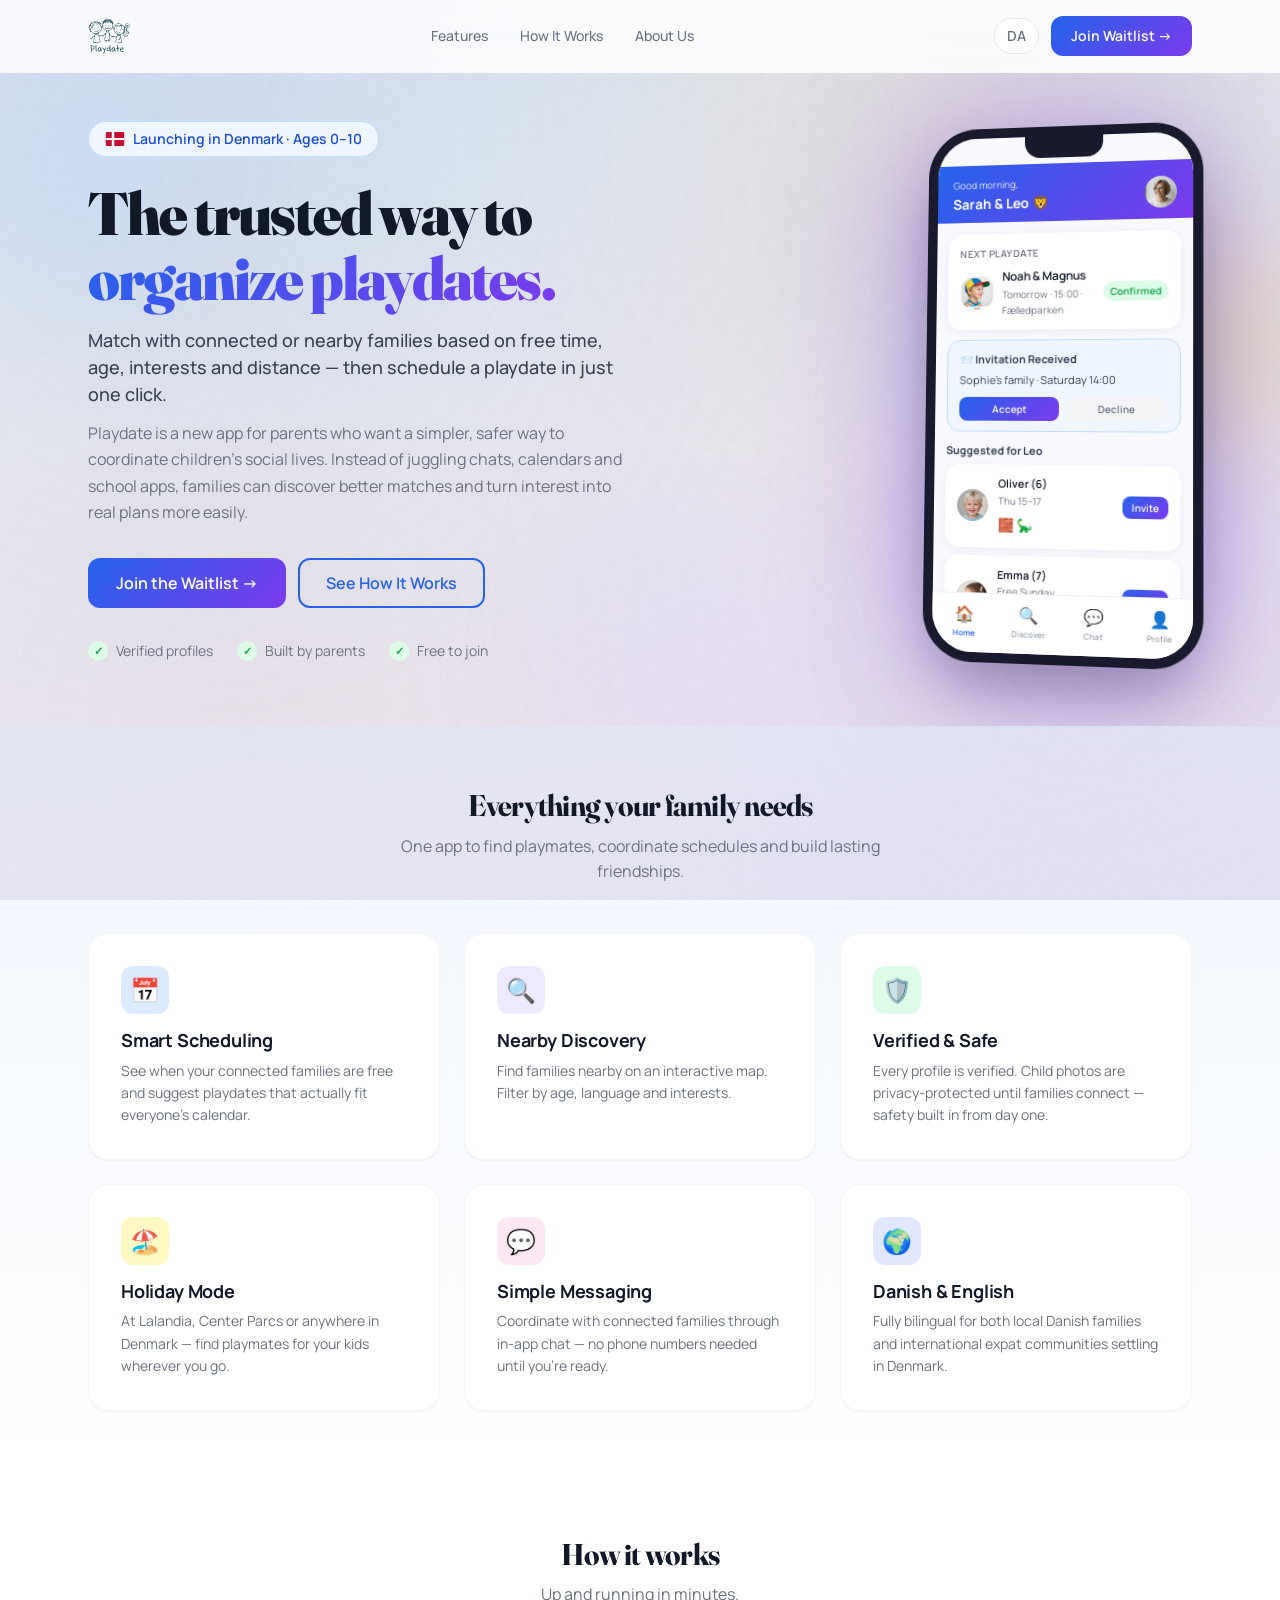
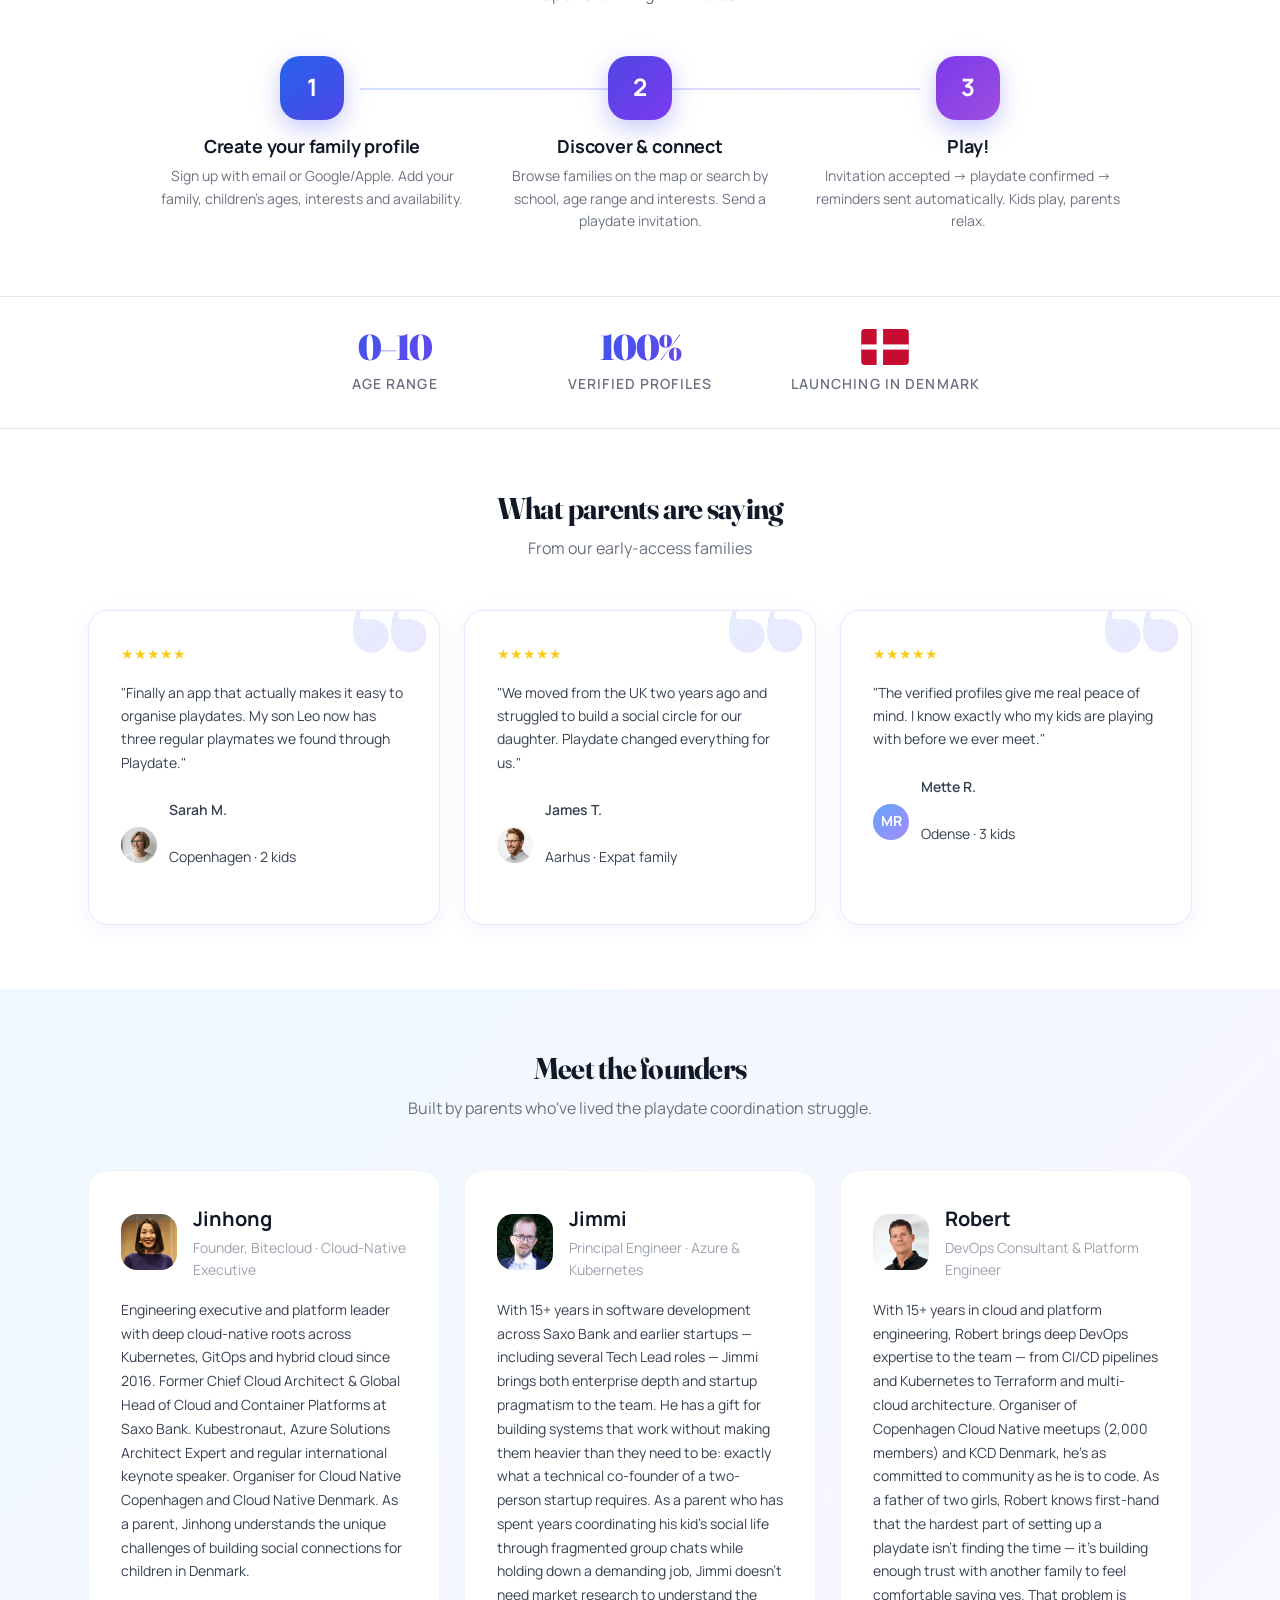
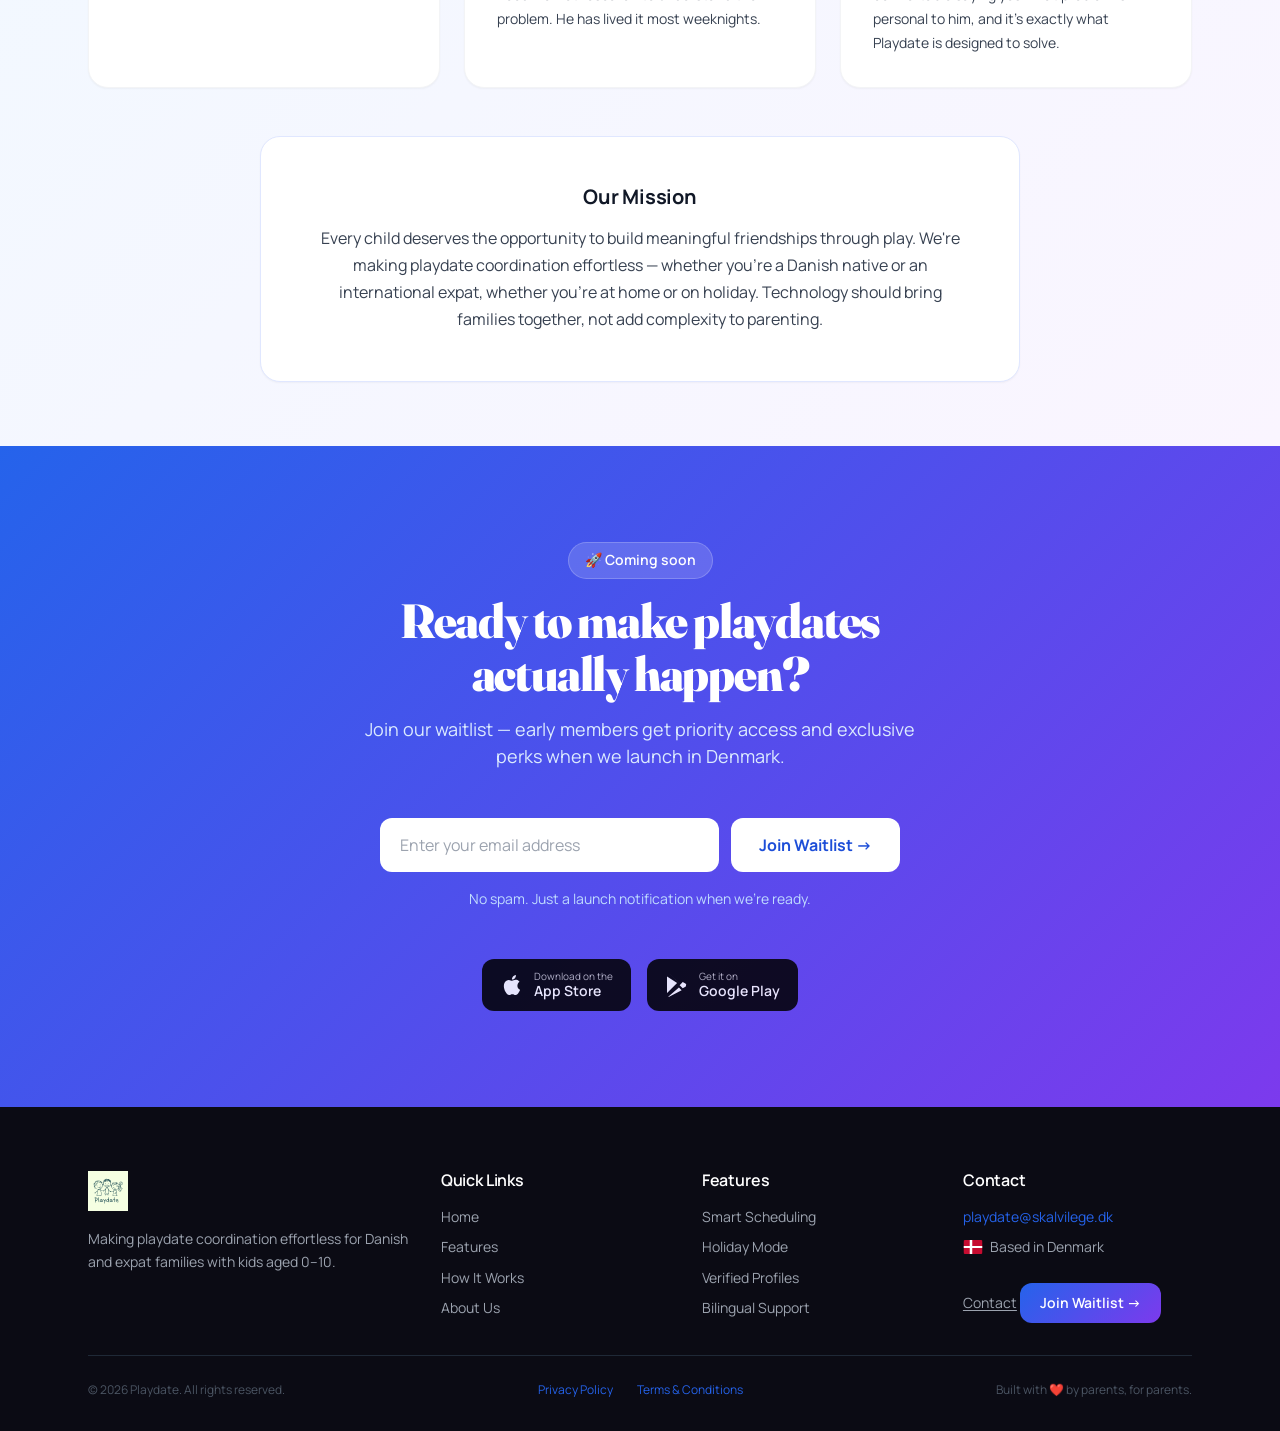
==== commit 2bd37bd5: "Refresh type, atmosphere and motion on the landing page Design-only polish; no functional changes.  " ====
--- a/index.html
+++ b/index.html
@@ -57,7 +57,7 @@
   <!-- Fonts -->
   <link rel="preconnect" href="https://fonts.googleapis.com">
   <link rel="preconnect" href="https://fonts.gstatic.com" crossorigin>
-  <link href="https://fonts.googleapis.com/css2?family=Inter:wght@400;500;600;700;800;900&display=swap" rel="stylesheet">
+  <link href="https://fonts.googleapis.com/css2?family=Fraunces:opsz,wght@9..144,500..900&family=Manrope:wght@400..800&display=swap" rel="stylesheet">
 
   <!-- Styles -->
   <link rel="stylesheet" href="css/styles.css?v=__VERSION__">
@@ -89,6 +89,11 @@
 
     <!-- Hero -->
     <section id="home" class="hero">
+      <div class="hero-blobs" aria-hidden="true">
+        <span class="hero-blob hero-blob--1"></span>
+        <span class="hero-blob hero-blob--2"></span>
+        <span class="hero-blob hero-blob--3"></span>
+      </div>
       <div class="container hero-inner">
 
         <!-- Copy -->
--- a/css/styles.css
+++ b/css/styles.css
@@ -12,6 +12,11 @@
   --color-gradient: linear-gradient(135deg, #2563eb 0%, #7c3aed 100%);
   --color-gradient-soft: linear-gradient(135deg, #4f46e5 0%, #7c3aed 100%);
 
+  /* Warm accent — used sparingly to break the blue→purple monochrome */
+  --color-warm: #f59e0b;
+  --color-warm-soft: #fef3c7;
+  --color-coral: #fb7185;
+
   --color-bg: #ffffff;
   --color-bg-soft: #f8f9ff;
   --color-bg-card: #ffffff;
@@ -33,7 +38,8 @@
   --color-danish-red: #c60c30;
 
   /* Typography */
-  --font-family: 'Inter', -apple-system, BlinkMacSystemFont, 'Segoe UI', sans-serif;
+  --font-family: 'Manrope', -apple-system, BlinkMacSystemFont, 'Segoe UI', sans-serif;
+  --font-display: 'Fraunces', ui-serif, Georgia, 'Times New Roman', serif;
 
   --text-xs: 0.75rem;
   --text-sm: 0.875rem;
@@ -120,7 +126,21 @@
   background:
     radial-gradient(circle at 15% 20%, rgba(59, 130, 246, 0.12) 0%, transparent 55%),
     radial-gradient(circle at 85% 70%, rgba(147, 51, 234, 0.10) 0%, transparent 55%),
-    radial-gradient(circle at 60% 10%, rgba(99, 102, 241, 0.07) 0%, transparent 40%);
+    radial-gradient(circle at 75% 15%, rgba(245, 158, 11, 0.08) 0%, transparent 40%),
+    radial-gradient(circle at 20% 80%, rgba(251, 113, 133, 0.06) 0%, transparent 45%);
+}
+
+/* Subtle grain — adds premium atmospheric depth */
+body::after {
+  content: "";
+  position: fixed;
+  inset: 0;
+  pointer-events: none;
+  z-index: -1;
+  opacity: 0.35;
+  mix-blend-mode: multiply;
+  background-image: url("data:image/svg+xml;utf8,<svg viewBox='0 0 200 200' xmlns='http://www.w3.org/2000/svg'><filter id='n'><feTurbulence type='fractalNoise' baseFrequency='0.9' numOctaves='2' stitchTiles='stitch'/><feColorMatrix values='0 0 0 0 0  0 0 0 0 0  0 0 0 0 0  0 0 0 0.35 0'/></filter><rect width='100%25' height='100%25' filter='url(%23n)'/></svg>");
+  background-size: 180px 180px;
 }
 
 img,
@@ -139,10 +159,19 @@
   color: var(--color-primary-dark);
 }
 
-h1, h2, h3, h4 {
+h1, h2 {
+  font-family: var(--font-display);
+  font-optical-sizing: auto;
+  font-variation-settings: "opsz" 96;
+  color: var(--color-text);
+  line-height: 1.05;
+  letter-spacing: -0.025em;
+}
+
+h3, h4 {
   color: var(--color-text);
   line-height: 1.2;
-  letter-spacing: -0.02em;
+  letter-spacing: -0.01em;
 }
 
 button {
@@ -357,6 +386,8 @@
 
 .hero {
   padding: var(--space-2xl) 0 var(--space-3xl);
+  position: relative;
+  overflow: hidden;
 }
 
 .hero-inner {
@@ -364,6 +395,68 @@
   flex-direction: column;
   align-items: center;
   gap: var(--space-3xl);
+  position: relative;
+  z-index: 1;
+}
+
+/* Organic floating shapes */
+.hero-blobs {
+  position: absolute;
+  inset: 0;
+  pointer-events: none;
+  overflow: hidden;
+  z-index: 0;
+}
+
+.hero-blob {
+  position: absolute;
+  border-radius: 50%;
+  filter: blur(50px);
+  opacity: 0.55;
+  will-change: transform;
+}
+
+.hero-blob--1 {
+  width: 320px;
+  height: 320px;
+  top: -60px;
+  left: -80px;
+  background: radial-gradient(circle, #bfdbfe 0%, transparent 70%);
+  animation: blobDrift1 18s ease-in-out infinite;
+}
+
+.hero-blob--2 {
+  width: 280px;
+  height: 280px;
+  top: 20%;
+  right: -60px;
+  background: radial-gradient(circle, #fcd34d 0%, transparent 70%);
+  animation: blobDrift2 22s ease-in-out infinite;
+  opacity: 0.45;
+}
+
+.hero-blob--3 {
+  width: 360px;
+  height: 360px;
+  bottom: -120px;
+  left: 40%;
+  background: radial-gradient(circle, #ddd6fe 0%, transparent 70%);
+  animation: blobDrift3 26s ease-in-out infinite;
+}
+
+@keyframes blobDrift1 {
+  0%, 100% { transform: translate(0, 0) scale(1); }
+  50%      { transform: translate(40px, 30px) scale(1.08); }
+}
+
+@keyframes blobDrift2 {
+  0%, 100% { transform: translate(0, 0) scale(1); }
+  50%      { transform: translate(-50px, 40px) scale(0.92); }
+}
+
+@keyframes blobDrift3 {
+  0%, 100% { transform: translate(0, 0) scale(1); }
+  50%      { transform: translate(30px, -40px) scale(1.05); }
 }
 
 .hero-copy {
@@ -481,7 +574,14 @@
   box-shadow: 0 0 0 10px #1a1a2e, var(--shadow-xl);
   overflow: hidden;
   position: relative;
-  transform: rotateY(-8deg) rotateX(3deg);
+  transform: rotateY(-8deg) rotateX(3deg) translateY(0);
+  animation: phoneFloat 7s ease-in-out infinite;
+  will-change: transform;
+}
+
+@keyframes phoneFloat {
+  0%, 100% { transform: rotateY(-8deg) rotateX(3deg) translateY(0); }
+  50%      { transform: rotateY(-8deg) rotateX(3deg) translateY(-12px); }
 }
 
 .phone-notch {
@@ -751,12 +851,32 @@
   padding: var(--space-xl);
   box-shadow: var(--shadow-sm);
   border: 1px solid #f3f4f6;
-  transition: transform var(--transition-base), box-shadow var(--transition-base);
+  transition: transform var(--transition-base), box-shadow var(--transition-base), border-color var(--transition-base);
+  position: relative;
+  overflow: hidden;
+}
+
+.feature-card::before {
+  content: "";
+  position: absolute;
+  top: 0;
+  left: 0;
+  right: 0;
+  height: 3px;
+  background: var(--color-gradient);
+  transform: scaleX(0);
+  transform-origin: left;
+  transition: transform var(--transition-base);
 }
 
 .feature-card:hover {
   transform: translateY(-4px);
   box-shadow: var(--shadow-lg);
+  border-color: #e0e7ff;
+}
+
+.feature-card:hover::before {
+  transform: scaleX(1);
 }
 
 .feature-icon {
@@ -863,14 +983,22 @@
 }
 
 .stat-value {
-  font-size: var(--text-3xl);
+  font-family: var(--font-display);
+  font-optical-sizing: auto;
+  font-variation-settings: "opsz" 144;
+  font-size: var(--text-4xl);
   font-weight: 900;
+  line-height: 1;
+  letter-spacing: -0.04em;
 }
 
 .stat-label {
   color: var(--color-text-muted);
   font-size: var(--text-sm);
-  margin-top: 4px;
+  margin-top: 8px;
+  text-transform: uppercase;
+  letter-spacing: 0.08em;
+  font-weight: 600;
 }
 
 .stat-flag {
@@ -906,6 +1034,29 @@
   padding: var(--space-xl);
   box-shadow: 0 4px 20px rgba(99, 102, 241, 0.08);
   border: 1px solid #e5e7ff;
+  position: relative;
+  overflow: hidden;
+}
+
+.testimonial::before {
+  content: "\201C";
+  position: absolute;
+  top: -24px;
+  right: 8px;
+  font-family: var(--font-display);
+  font-weight: 900;
+  font-size: 180px;
+  line-height: 1;
+  color: transparent;
+  background: var(--color-gradient);
+  -webkit-background-clip: text;
+  background-clip: text;
+  opacity: 0.12;
+  pointer-events: none;
+}
+
+.testimonial p {
+  position: relative;
 }
 
 .stars {
@@ -1652,6 +1803,15 @@
     transform: none;
     animation: none;
   }
+
+  .hero-blob,
+  .phone {
+    animation: none !important;
+  }
+
+  .phone {
+    transform: rotateY(-8deg) rotateX(3deg);
+  }
 }
 
 /* ==========================================================================
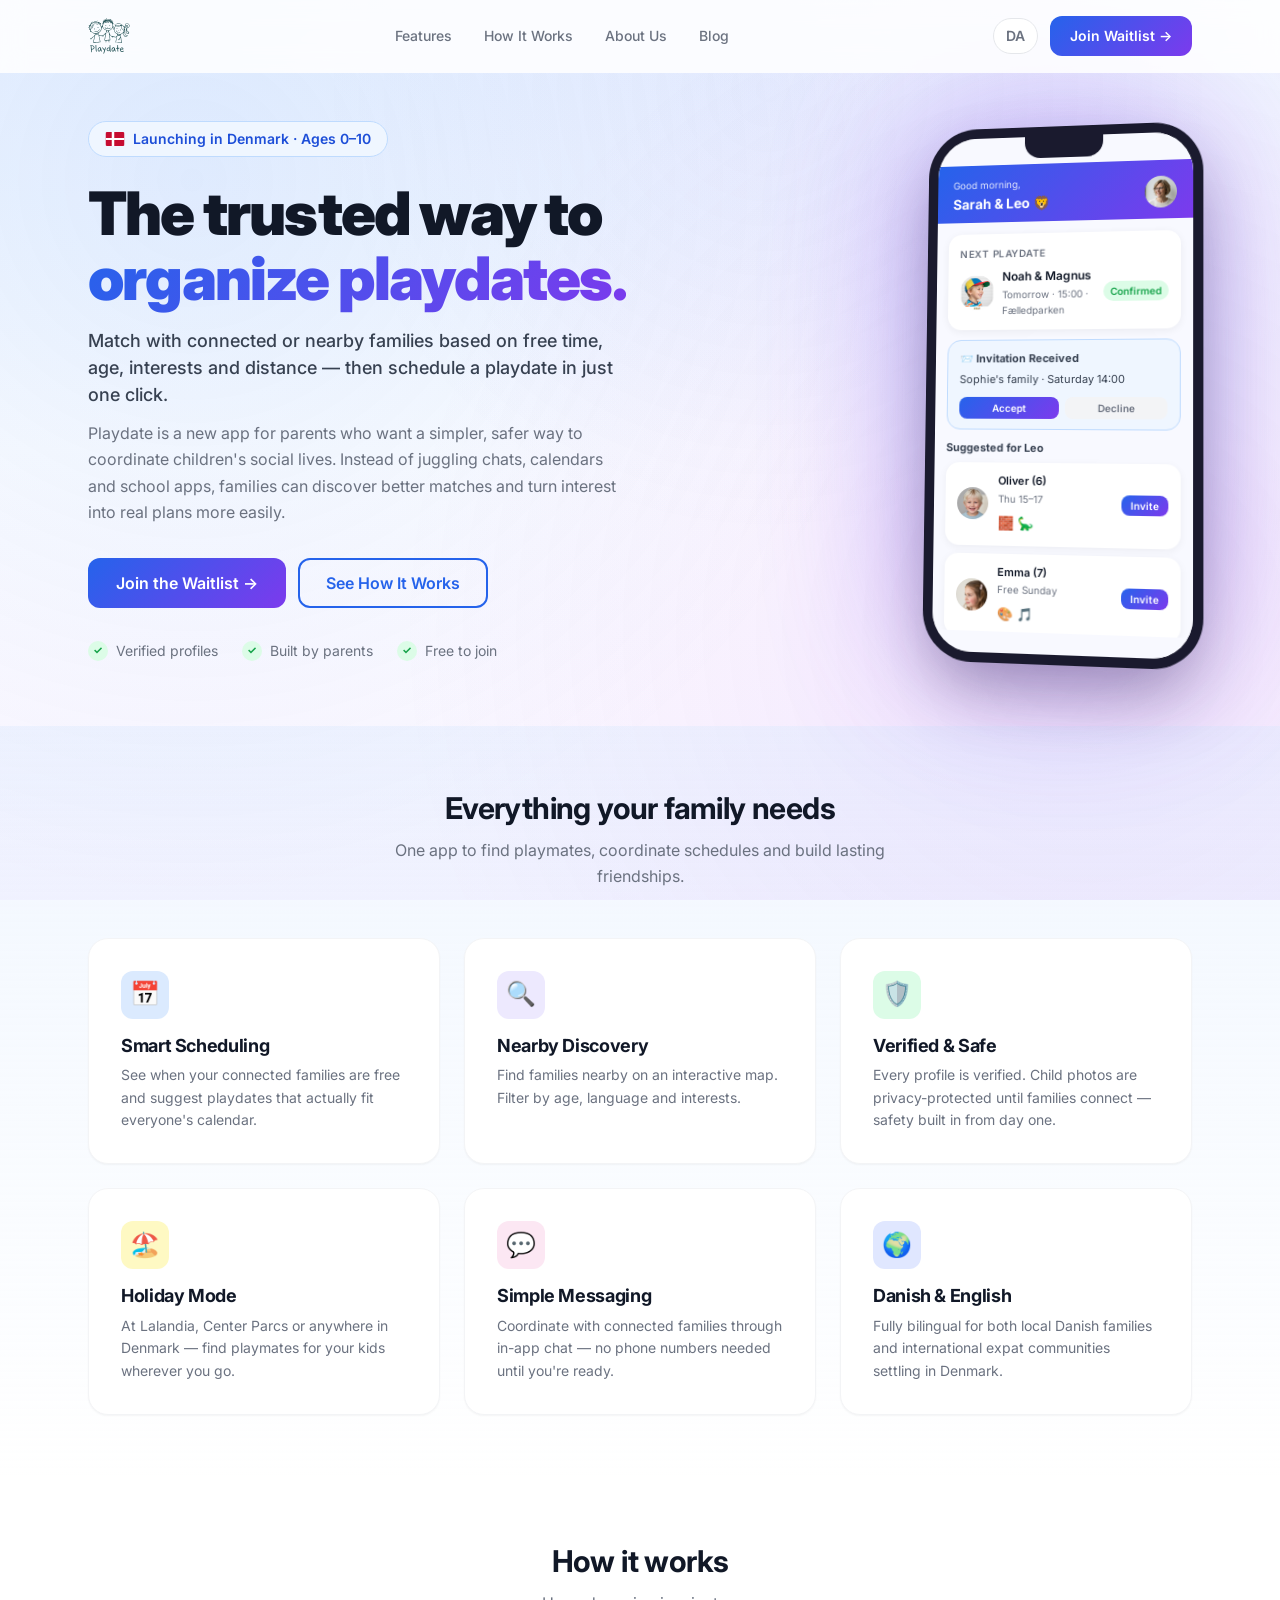
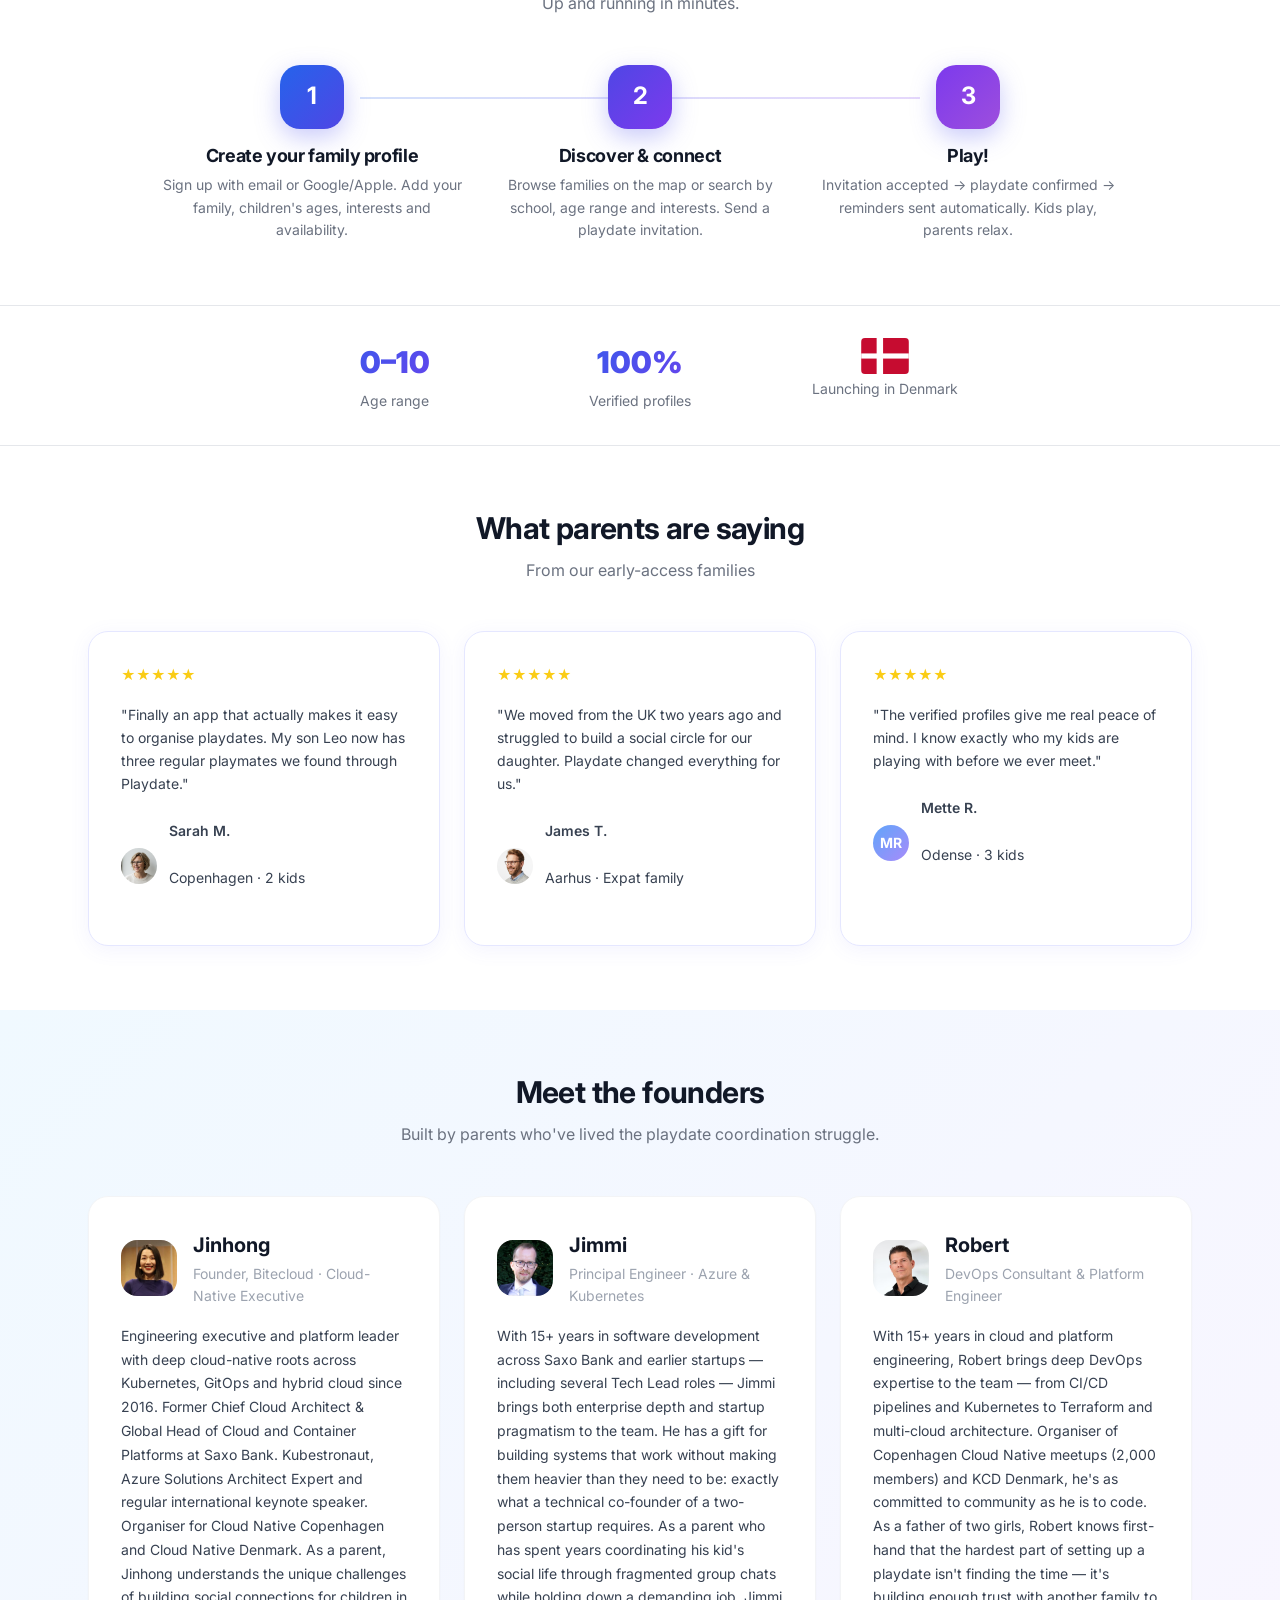
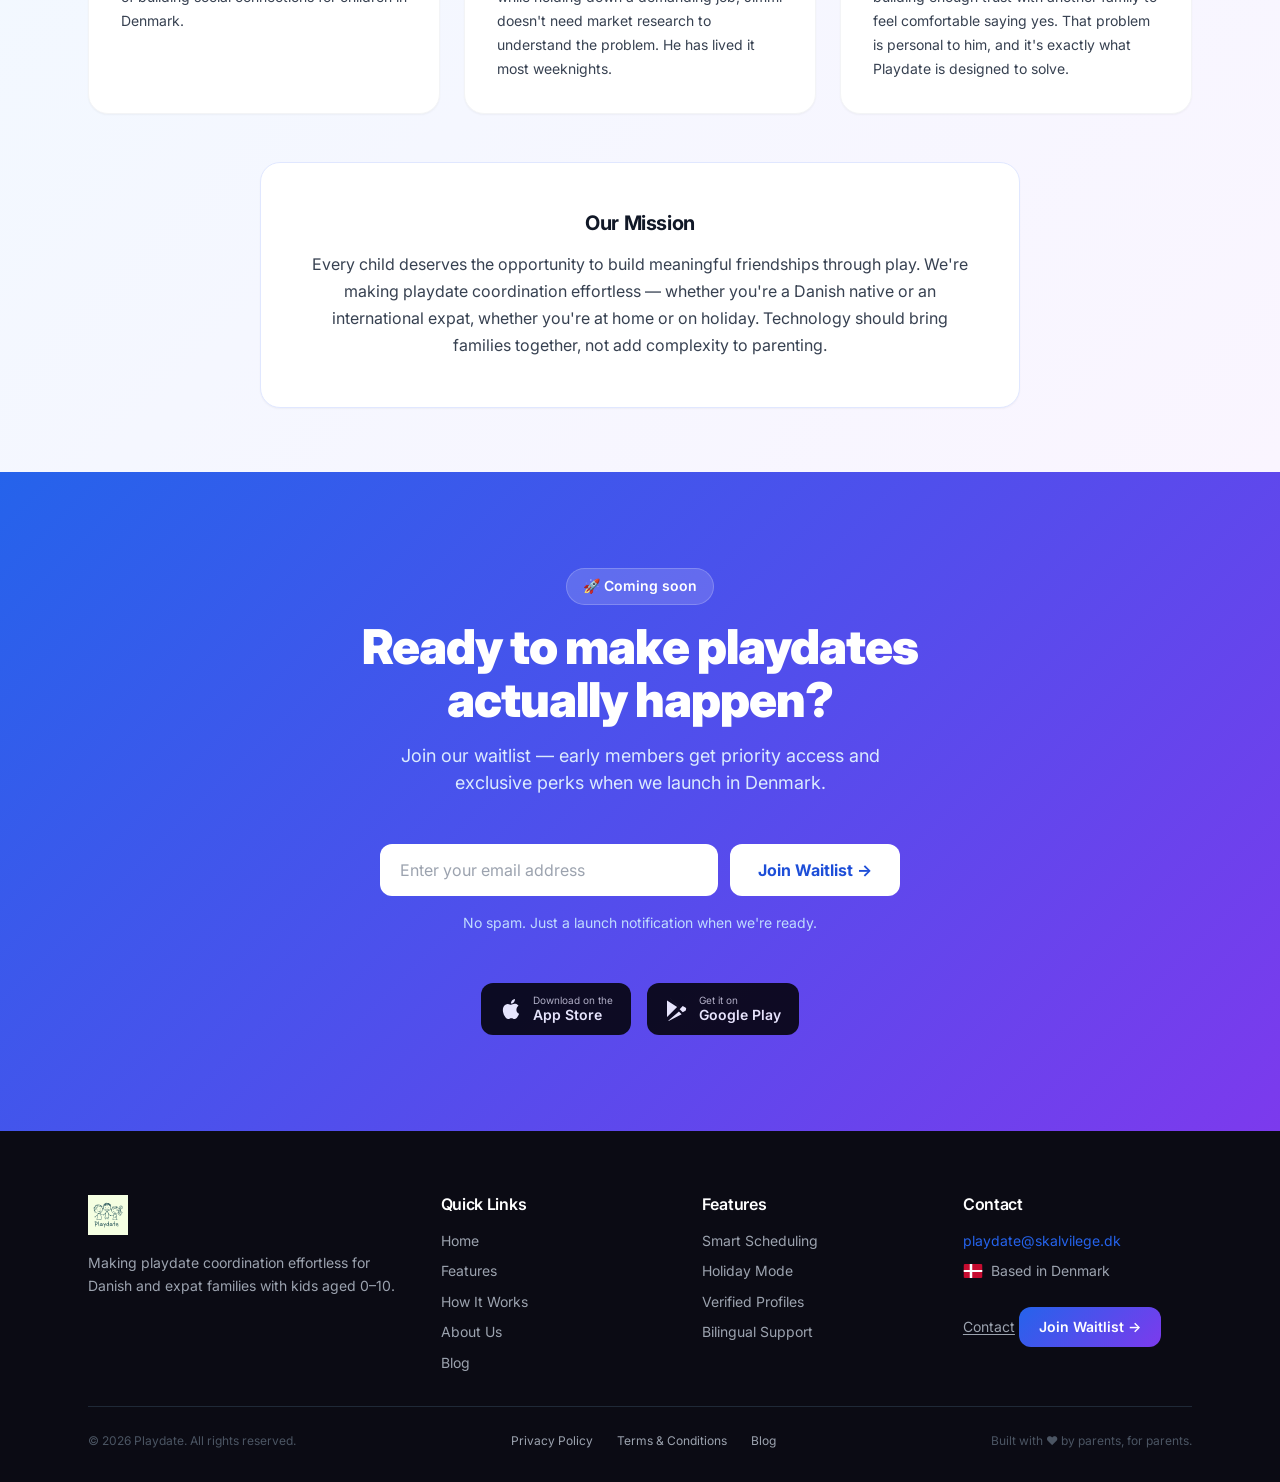
==== commit 5e4b8d81: "Add blog section" ====
--- a/index.html
+++ b/index.html
@@ -57,7 +57,7 @@
   <!-- Fonts -->
   <link rel="preconnect" href="https://fonts.googleapis.com">
   <link rel="preconnect" href="https://fonts.gstatic.com" crossorigin>
-  <link href="https://fonts.googleapis.com/css2?family=Fraunces:opsz,wght@9..144,500..900&family=Manrope:wght@400..800&display=swap" rel="stylesheet">
+  <link href="https://fonts.googleapis.com/css2?family=Inter:wght@400;500;600;700;800;900&display=swap" rel="stylesheet">
 
   <!-- Styles -->
   <link rel="stylesheet" href="css/styles.css?v=__VERSION__">
@@ -74,6 +74,7 @@
         <li><a href="#features" data-i18n="nav.features">Funktioner</a></li>
         <li><a href="#how-it-works" data-i18n="nav.how">Sådan virker det</a></li>
         <li><a href="#founders" data-i18n="nav.about">Om os</a></li>
+        <li><a href="/blog/" data-i18n="nav.blog">Blog</a></li>
       </ul>
       <div class="nav-actions">
         <button id="lang-toggle" class="lang-toggle" type="button" aria-label="Switch language">
@@ -89,11 +90,6 @@
 
     <!-- Hero -->
     <section id="home" class="hero">
-      <div class="hero-blobs" aria-hidden="true">
-        <span class="hero-blob hero-blob--1"></span>
-        <span class="hero-blob hero-blob--2"></span>
-        <span class="hero-blob hero-blob--3"></span>
-      </div>
       <div class="container hero-inner">
 
         <!-- Copy -->
@@ -530,6 +526,7 @@
             <li><a href="#features" data-i18n="footer.features">Funktioner</a></li>
             <li><a href="#how-it-works" data-i18n="footer.how">Sådan virker det</a></li>
             <li><a href="#founders" data-i18n="footer.about2">Om os</a></li>
+            <li><a href="/blog/" data-i18n="footer.blog">Blog</a></li>
           </ul>
         </div>
 
@@ -571,6 +568,7 @@
         <div class="footer-links" style="display: flex; gap: 24px;">
           <a href="privacy-policy/" data-i18n="footer.privacy">Privatlivspolitik</a>
           <a href="terms.html" data-i18n="footer.terms">Vilkår og betingelser</a>
+          <a href="/blog/" data-i18n="footer.blog">Blog</a>
         </div>
         <p data-i18n="footer.built">Bygget med ❤️ af forældre, for forældre.</p>
       </div>
--- a/css/styles.css
+++ b/css/styles.css
@@ -12,11 +12,6 @@
   --color-gradient: linear-gradient(135deg, #2563eb 0%, #7c3aed 100%);
   --color-gradient-soft: linear-gradient(135deg, #4f46e5 0%, #7c3aed 100%);
 
-  /* Warm accent — used sparingly to break the blue→purple monochrome */
-  --color-warm: #f59e0b;
-  --color-warm-soft: #fef3c7;
-  --color-coral: #fb7185;
-
   --color-bg: #ffffff;
   --color-bg-soft: #f8f9ff;
   --color-bg-card: #ffffff;
@@ -38,8 +33,7 @@
   --color-danish-red: #c60c30;
 
   /* Typography */
-  --font-family: 'Manrope', -apple-system, BlinkMacSystemFont, 'Segoe UI', sans-serif;
-  --font-display: 'Fraunces', ui-serif, Georgia, 'Times New Roman', serif;
+  --font-family: 'Inter', -apple-system, BlinkMacSystemFont, 'Segoe UI', sans-serif;
 
   --text-xs: 0.75rem;
   --text-sm: 0.875rem;
@@ -126,21 +120,7 @@
   background:
     radial-gradient(circle at 15% 20%, rgba(59, 130, 246, 0.12) 0%, transparent 55%),
     radial-gradient(circle at 85% 70%, rgba(147, 51, 234, 0.10) 0%, transparent 55%),
-    radial-gradient(circle at 75% 15%, rgba(245, 158, 11, 0.08) 0%, transparent 40%),
-    radial-gradient(circle at 20% 80%, rgba(251, 113, 133, 0.06) 0%, transparent 45%);
-}
-
-/* Subtle grain — adds premium atmospheric depth */
-body::after {
-  content: "";
-  position: fixed;
-  inset: 0;
-  pointer-events: none;
-  z-index: -1;
-  opacity: 0.35;
-  mix-blend-mode: multiply;
-  background-image: url("data:image/svg+xml;utf8,<svg viewBox='0 0 200 200' xmlns='http://www.w3.org/2000/svg'><filter id='n'><feTurbulence type='fractalNoise' baseFrequency='0.9' numOctaves='2' stitchTiles='stitch'/><feColorMatrix values='0 0 0 0 0  0 0 0 0 0  0 0 0 0 0  0 0 0 0.35 0'/></filter><rect width='100%25' height='100%25' filter='url(%23n)'/></svg>");
-  background-size: 180px 180px;
+    radial-gradient(circle at 60% 10%, rgba(99, 102, 241, 0.07) 0%, transparent 40%);
 }
 
 img,
@@ -159,19 +139,10 @@
   color: var(--color-primary-dark);
 }
 
-h1, h2 {
-  font-family: var(--font-display);
-  font-optical-sizing: auto;
-  font-variation-settings: "opsz" 96;
-  color: var(--color-text);
-  line-height: 1.05;
-  letter-spacing: -0.025em;
-}
-
-h3, h4 {
+h1, h2, h3, h4 {
   color: var(--color-text);
   line-height: 1.2;
-  letter-spacing: -0.01em;
+  letter-spacing: -0.02em;
 }
 
 button {
@@ -386,8 +357,6 @@
 
 .hero {
   padding: var(--space-2xl) 0 var(--space-3xl);
-  position: relative;
-  overflow: hidden;
 }
 
 .hero-inner {
@@ -395,68 +364,6 @@
   flex-direction: column;
   align-items: center;
   gap: var(--space-3xl);
-  position: relative;
-  z-index: 1;
-}
-
-/* Organic floating shapes */
-.hero-blobs {
-  position: absolute;
-  inset: 0;
-  pointer-events: none;
-  overflow: hidden;
-  z-index: 0;
-}
-
-.hero-blob {
-  position: absolute;
-  border-radius: 50%;
-  filter: blur(50px);
-  opacity: 0.55;
-  will-change: transform;
-}
-
-.hero-blob--1 {
-  width: 320px;
-  height: 320px;
-  top: -60px;
-  left: -80px;
-  background: radial-gradient(circle, #bfdbfe 0%, transparent 70%);
-  animation: blobDrift1 18s ease-in-out infinite;
-}
-
-.hero-blob--2 {
-  width: 280px;
-  height: 280px;
-  top: 20%;
-  right: -60px;
-  background: radial-gradient(circle, #fcd34d 0%, transparent 70%);
-  animation: blobDrift2 22s ease-in-out infinite;
-  opacity: 0.45;
-}
-
-.hero-blob--3 {
-  width: 360px;
-  height: 360px;
-  bottom: -120px;
-  left: 40%;
-  background: radial-gradient(circle, #ddd6fe 0%, transparent 70%);
-  animation: blobDrift3 26s ease-in-out infinite;
-}
-
-@keyframes blobDrift1 {
-  0%, 100% { transform: translate(0, 0) scale(1); }
-  50%      { transform: translate(40px, 30px) scale(1.08); }
-}
-
-@keyframes blobDrift2 {
-  0%, 100% { transform: translate(0, 0) scale(1); }
-  50%      { transform: translate(-50px, 40px) scale(0.92); }
-}
-
-@keyframes blobDrift3 {
-  0%, 100% { transform: translate(0, 0) scale(1); }
-  50%      { transform: translate(30px, -40px) scale(1.05); }
 }
 
 .hero-copy {
@@ -574,14 +481,7 @@
   box-shadow: 0 0 0 10px #1a1a2e, var(--shadow-xl);
   overflow: hidden;
   position: relative;
-  transform: rotateY(-8deg) rotateX(3deg) translateY(0);
-  animation: phoneFloat 7s ease-in-out infinite;
-  will-change: transform;
-}
-
-@keyframes phoneFloat {
-  0%, 100% { transform: rotateY(-8deg) rotateX(3deg) translateY(0); }
-  50%      { transform: rotateY(-8deg) rotateX(3deg) translateY(-12px); }
+  transform: rotateY(-8deg) rotateX(3deg);
 }
 
 .phone-notch {
@@ -851,32 +751,12 @@
   padding: var(--space-xl);
   box-shadow: var(--shadow-sm);
   border: 1px solid #f3f4f6;
-  transition: transform var(--transition-base), box-shadow var(--transition-base), border-color var(--transition-base);
-  position: relative;
-  overflow: hidden;
-}
-
-.feature-card::before {
-  content: "";
-  position: absolute;
-  top: 0;
-  left: 0;
-  right: 0;
-  height: 3px;
-  background: var(--color-gradient);
-  transform: scaleX(0);
-  transform-origin: left;
-  transition: transform var(--transition-base);
+  transition: transform var(--transition-base), box-shadow var(--transition-base);
 }
 
 .feature-card:hover {
   transform: translateY(-4px);
   box-shadow: var(--shadow-lg);
-  border-color: #e0e7ff;
-}
-
-.feature-card:hover::before {
-  transform: scaleX(1);
 }
 
 .feature-icon {
@@ -983,22 +863,14 @@
 }
 
 .stat-value {
-  font-family: var(--font-display);
-  font-optical-sizing: auto;
-  font-variation-settings: "opsz" 144;
-  font-size: var(--text-4xl);
+  font-size: var(--text-3xl);
   font-weight: 900;
-  line-height: 1;
-  letter-spacing: -0.04em;
 }
 
 .stat-label {
   color: var(--color-text-muted);
   font-size: var(--text-sm);
-  margin-top: 8px;
-  text-transform: uppercase;
-  letter-spacing: 0.08em;
-  font-weight: 600;
+  margin-top: 4px;
 }
 
 .stat-flag {
@@ -1034,29 +906,6 @@
   padding: var(--space-xl);
   box-shadow: 0 4px 20px rgba(99, 102, 241, 0.08);
   border: 1px solid #e5e7ff;
-  position: relative;
-  overflow: hidden;
-}
-
-.testimonial::before {
-  content: "\201C";
-  position: absolute;
-  top: -24px;
-  right: 8px;
-  font-family: var(--font-display);
-  font-weight: 900;
-  font-size: 180px;
-  line-height: 1;
-  color: transparent;
-  background: var(--color-gradient);
-  -webkit-background-clip: text;
-  background-clip: text;
-  opacity: 0.12;
-  pointer-events: none;
-}
-
-.testimonial p {
-  position: relative;
 }
 
 .stars {
@@ -1205,6 +1054,169 @@
 .mission p {
   color: var(--color-text-secondary);
   line-height: 1.7;
+}
+
+/* ==========================================================================
+   Blog
+   ========================================================================== */
+
+.blog-hero {
+  padding: var(--space-4xl) 0 var(--space-2xl);
+  text-align: center;
+  background: linear-gradient(to bottom, rgba(219, 234, 254, 0.55), rgba(255, 255, 255, 0));
+}
+
+.eyebrow {
+  margin-bottom: var(--space-md);
+  font-size: var(--text-sm);
+  font-weight: 800;
+  color: var(--color-primary);
+  text-transform: uppercase;
+  letter-spacing: 0.06em;
+}
+
+.blog-hero h1 {
+  max-width: 760px;
+  margin: 0 auto var(--space-md);
+  font-size: var(--text-5xl);
+  font-weight: 900;
+}
+
+.blog-hero p:last-child {
+  max-width: 660px;
+  margin: 0 auto;
+  font-size: var(--text-xl);
+  color: var(--color-text-secondary);
+  line-height: 1.55;
+}
+
+.blog-list-section {
+  padding: 0 0 var(--space-4xl);
+}
+
+.blog-card {
+  display: grid;
+  grid-template-columns: 1fr;
+  gap: var(--space-xl);
+  align-items: center;
+  max-width: 920px;
+  margin: 0 auto;
+  padding: var(--space-lg);
+  background: #fff;
+  border: 1px solid #e5e7ff;
+  border-radius: var(--radius-md);
+  box-shadow: var(--shadow-lg);
+}
+
+.blog-card-image {
+  display: block;
+  overflow: hidden;
+  border-radius: var(--radius-md);
+  aspect-ratio: 1408 / 768;
+  background: #dbeafe;
+}
+
+.blog-card-image img {
+  width: 100%;
+  height: 100%;
+  object-fit: cover;
+}
+
+.blog-card-body h2 {
+  margin-bottom: var(--space-sm);
+  font-size: var(--text-3xl);
+  line-height: 1.16;
+}
+
+.blog-card-body h2 a {
+  color: var(--color-text);
+}
+
+.blog-card-body p:not(.post-meta) {
+  margin-bottom: var(--space-lg);
+  color: var(--color-text-secondary);
+  line-height: 1.65;
+}
+
+.post-meta {
+  margin-bottom: var(--space-sm);
+  font-size: var(--text-sm);
+  font-weight: 700;
+  color: var(--color-text-muted);
+}
+
+.read-more,
+.back-link {
+  font-size: var(--text-base);
+  font-weight: 800;
+  color: var(--color-primary);
+}
+
+.back-link {
+  display: inline-flex;
+  align-items: center;
+  min-height: 40px;
+  padding: var(--space-xs) var(--space-sm);
+}
+
+.back-link::before {
+  content: "\2190";
+  margin-right: var(--space-xs);
+}
+
+.post-header {
+  padding: var(--space-4xl) 0 var(--space-2xl);
+  text-align: center;
+}
+
+.post-header-inner {
+  max-width: 900px;
+}
+
+.post-header .back-link {
+  margin-bottom: var(--space-lg);
+}
+
+.post-header h1 {
+  max-width: 840px;
+  margin: 0 auto var(--space-lg);
+  font-size: var(--text-5xl);
+  font-weight: 900;
+}
+
+.post-dek {
+  max-width: 720px;
+  margin: 0 auto;
+  font-size: var(--text-xl);
+  color: var(--color-text-secondary);
+  line-height: 1.55;
+}
+
+.post-hero-image {
+  width: min(920px, calc(100% - 48px));
+  margin: 0 auto var(--space-3xl);
+  overflow: hidden;
+  border-radius: var(--radius-md);
+  background: #dbeafe;
+  box-shadow: var(--shadow-lg);
+}
+
+.post-hero-image img {
+  width: 100%;
+  height: auto;
+}
+
+.post-content {
+  max-width: 740px;
+  margin: 0 auto;
+  padding: 0 var(--space-lg) var(--space-4xl);
+}
+
+.post-content p {
+  margin-bottom: var(--space-lg);
+  font-size: var(--text-lg);
+  line-height: 1.8;
+  color: var(--color-text-secondary);
 }
 
 /* ==========================================================================
@@ -1457,6 +1469,21 @@
   font-size: var(--text-xs);
   color: #4b5563;
   text-align: center;
+}
+
+.footer-links {
+  display: flex;
+  flex-wrap: wrap;
+  justify-content: center;
+  gap: var(--space-md);
+}
+
+.footer-links a {
+  color: #9ca3af;
+}
+
+.footer-links a:hover {
+  color: #fff;
 }
 
 /* ==========================================================================
@@ -1670,6 +1697,40 @@
   .hero {
     padding: var(--space-xl) 0 var(--space-2xl);
   }
+
+  .blog-hero {
+    padding: var(--space-2xl) 0 var(--space-xl);
+  }
+
+  .blog-hero h1,
+  .post-header h1 {
+    font-size: var(--text-3xl);
+    overflow-wrap: break-word;
+  }
+
+  .blog-hero p:last-child,
+  .post-dek,
+  .post-content p {
+    font-size: var(--text-base);
+  }
+
+  .blog-card {
+    padding: var(--space-md);
+    gap: var(--space-lg);
+  }
+
+  .post-header {
+    padding: var(--space-2xl) 0 var(--space-xl);
+  }
+
+  .post-hero-image {
+    width: calc(100% - 32px);
+    margin-bottom: var(--space-xl);
+  }
+
+  .post-content {
+    padding: 0 var(--space-md) var(--space-2xl);
+  }
 }
 
 /* ==========================================================================
@@ -1720,6 +1781,10 @@
   .nav-links {
     display: flex;
   }
+
+  .blog-card {
+    grid-template-columns: minmax(220px, 0.55fr) 1fr;
+  }
 }
 
 /* ==========================================================================
@@ -1803,15 +1868,6 @@
     transform: none;
     animation: none;
   }
-
-  .hero-blob,
-  .phone {
-    animation: none !important;
-  }
-
-  .phone {
-    transform: rotateY(-8deg) rotateX(3deg);
-  }
 }
 
 /* ==========================================================================
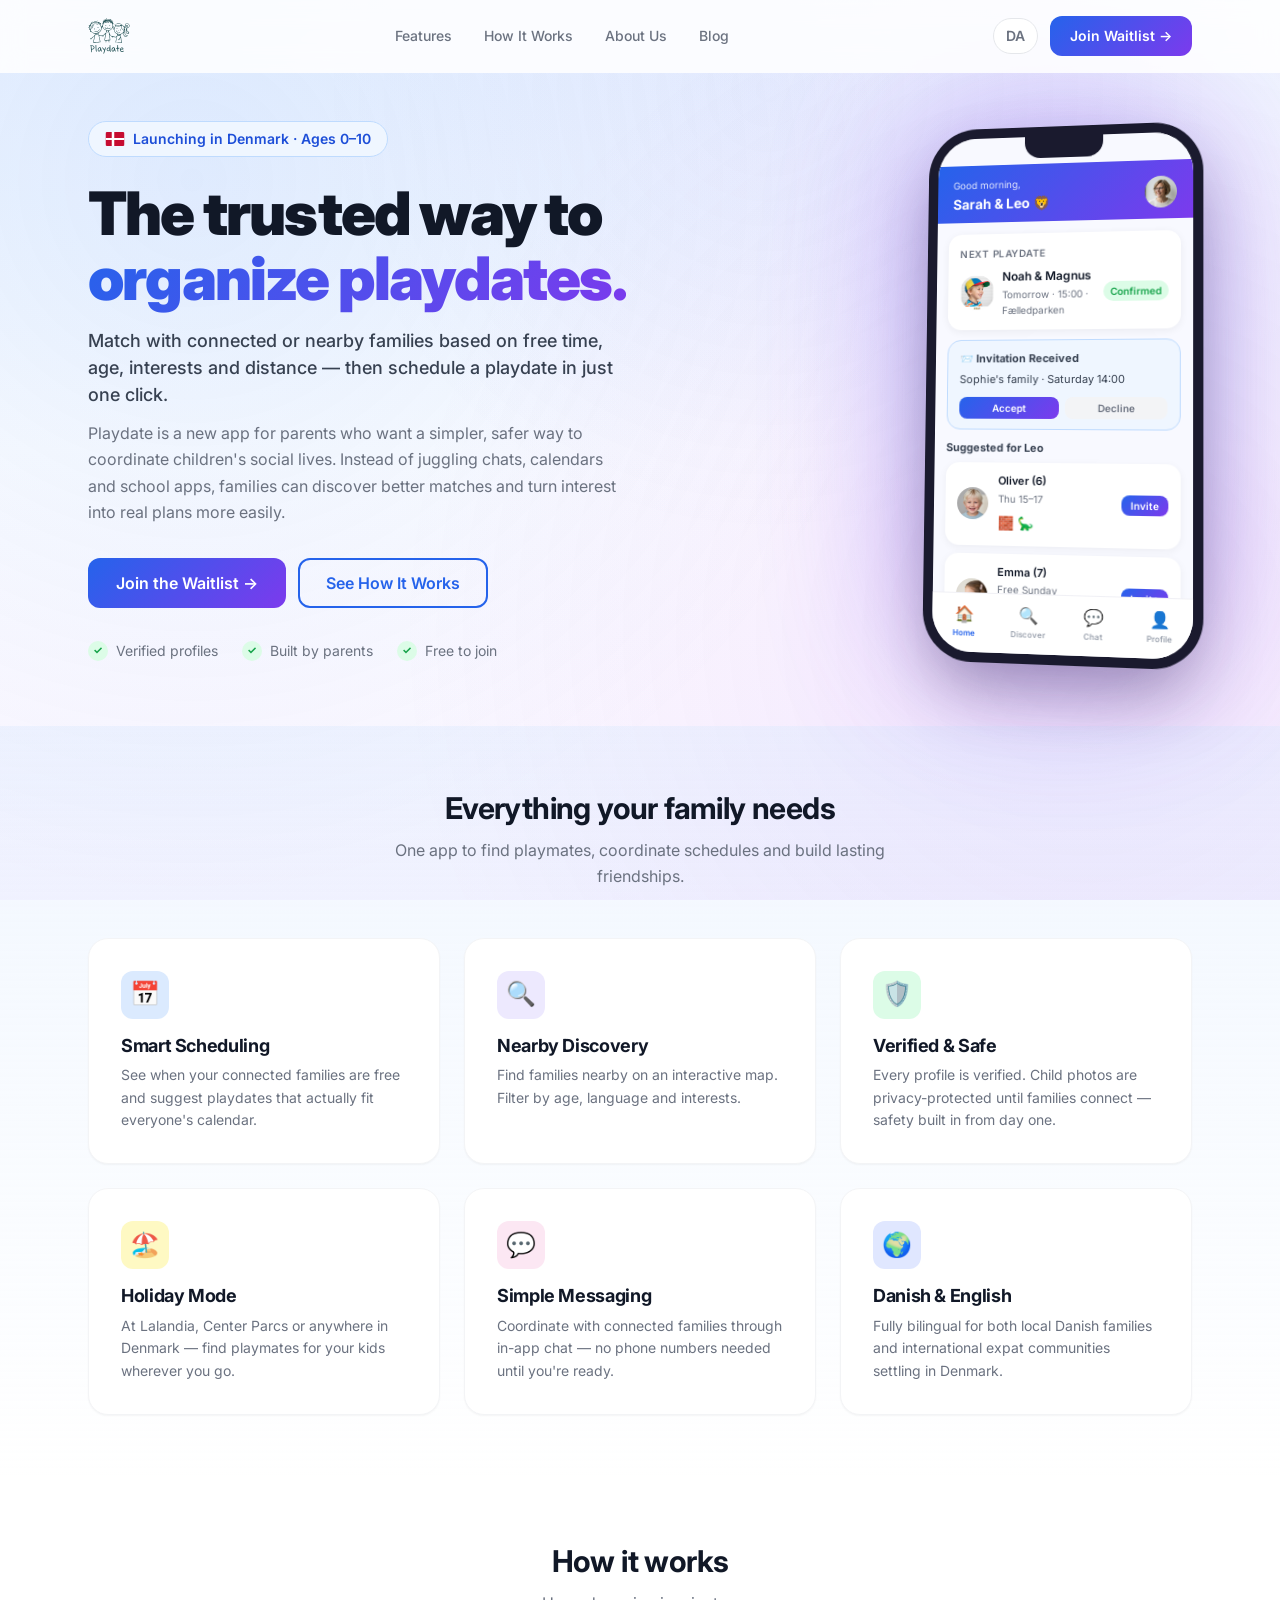
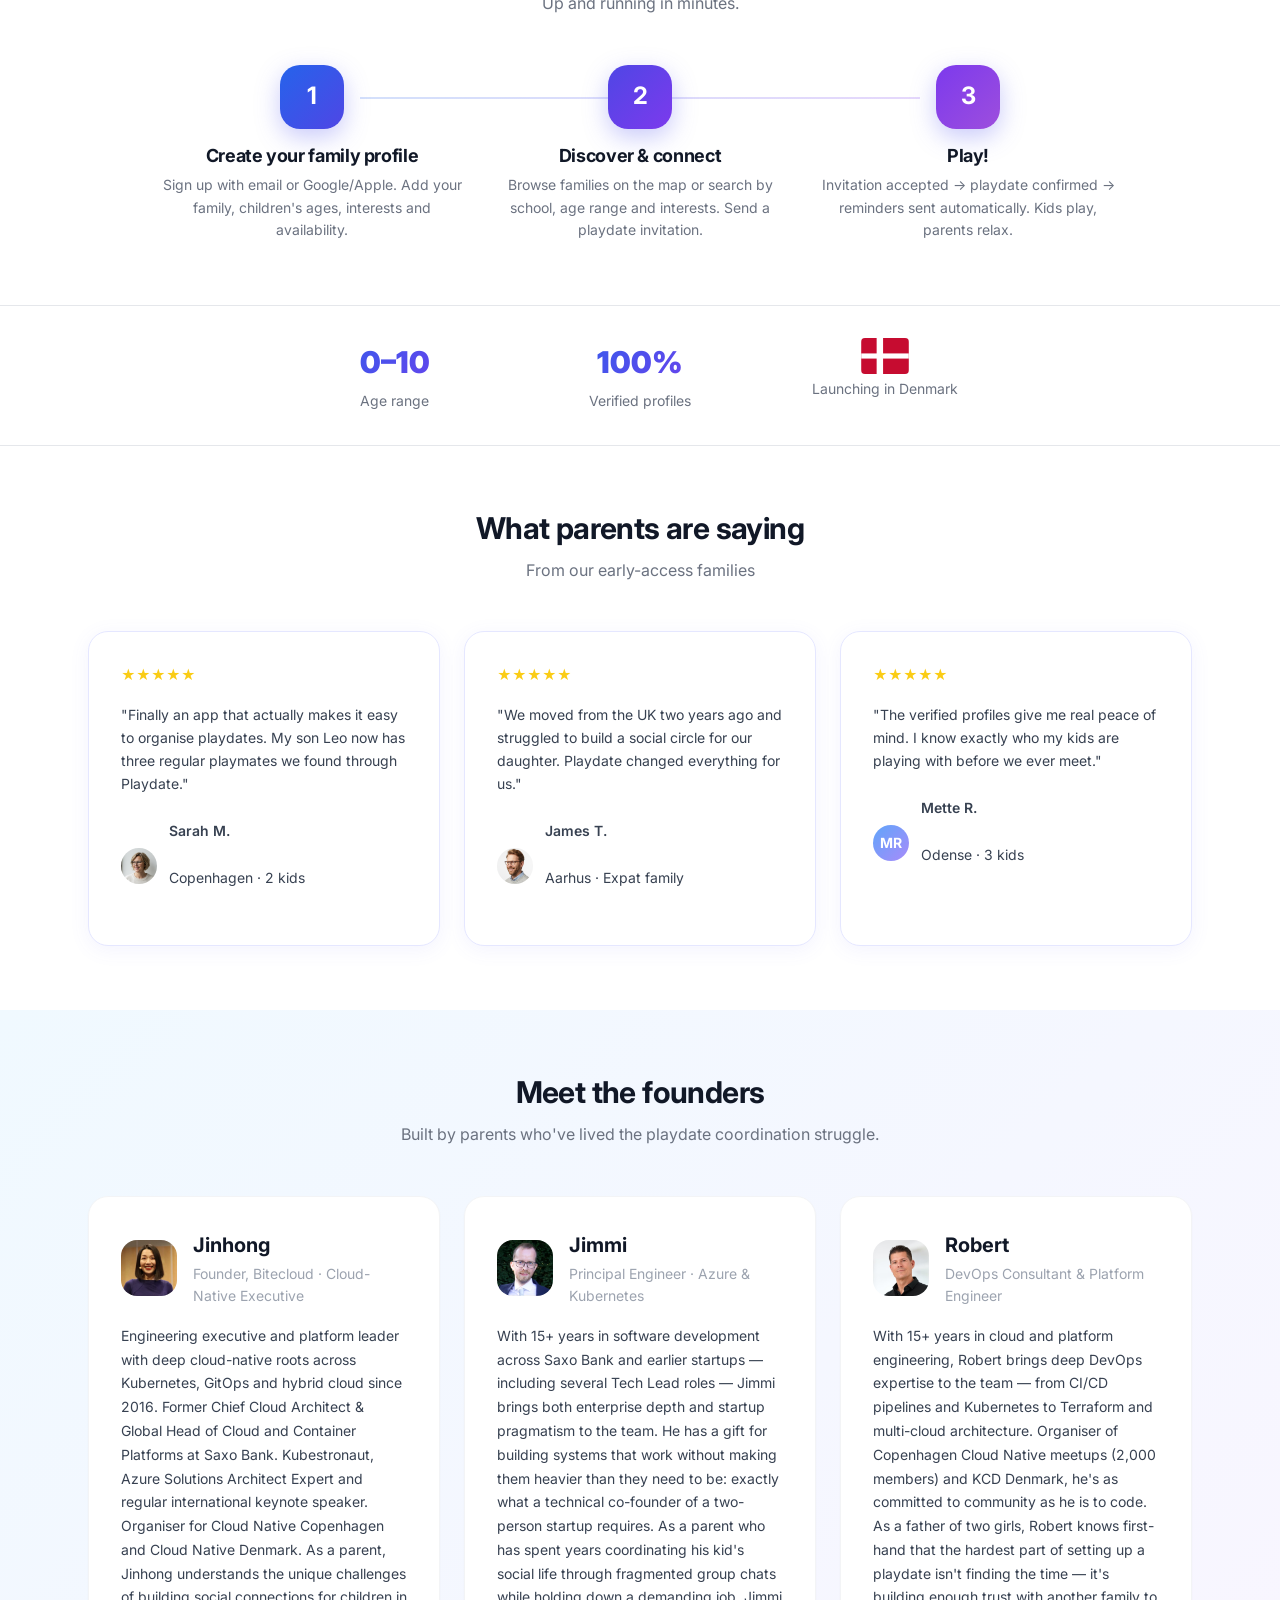
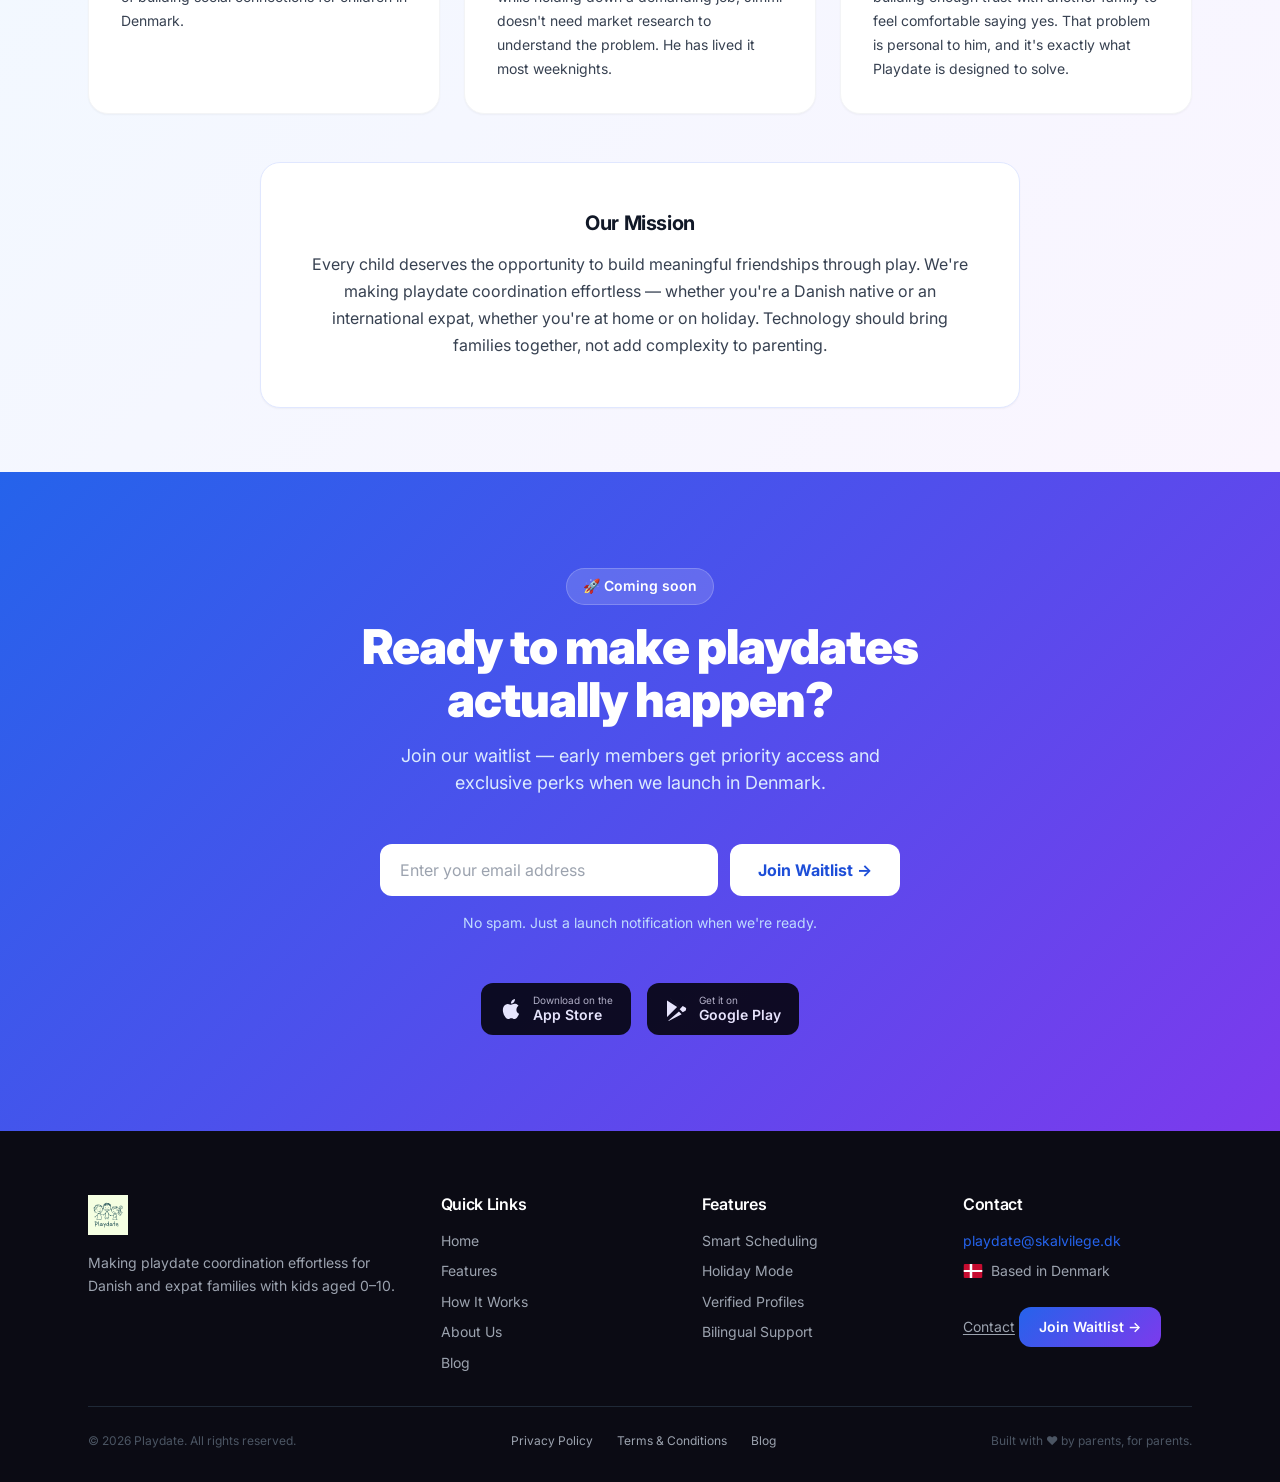
==== commit adf7e5ea: "Fix blog deployment links" ====
--- a/index.html
+++ b/index.html
@@ -5,7 +5,7 @@
   <meta name="viewport" content="width=device-width, initial-scale=1.0">
   <title>Playdate — Din landsby i lommen</title>
   <meta name="description" content="Playdate er en ny app til danske og internationale familier, der gør det nemt at finde legekammerater og koordinere legeaftaler.">
-  <link rel="canonical" href="https://skalvilege.dk/">
+  <link rel="canonical" href="https://incubatordk.github.io/skalvilege.dk/">
   <meta name="robots" content="index, follow">
   <meta name="keywords" content="playdate, legeaftale, legekammerater, børn, forældre, familie, app, Danmark, Copenhagen, København, expat">
 
@@ -13,17 +13,17 @@
   <meta property="og:title" content="Playdate — Din landsby i lommen">
   <meta property="og:description" content="En tryggere og enklere måde at arrangere legeaftaler for børn i alderen 0–10 år.">
   <meta property="og:type" content="website">
-  <meta property="og:url" content="https://skalvilege.dk/">
+  <meta property="og:url" content="https://incubatordk.github.io/skalvilege.dk/">
   <meta property="og:locale" content="da_DK">
   <meta property="og:locale:alternate" content="en_GB">
   <meta property="og:site_name" content="Playdate">
-  <meta property="og:image" content="https://skalvilege.dk/assets/logo.png">
+  <meta property="og:image" content="https://incubatordk.github.io/skalvilege.dk/assets/logo.png">
 
   <!-- Twitter Card -->
   <meta name="twitter:card" content="summary_large_image">
   <meta name="twitter:title" content="Playdate — Din landsby i lommen">
   <meta name="twitter:description" content="En tryggere og enklere måde at arrangere legeaftaler for børn i alderen 0–10 år.">
-  <meta name="twitter:image" content="https://skalvilege.dk/assets/logo.png">
+  <meta name="twitter:image" content="https://incubatordk.github.io/skalvilege.dk/assets/logo.png">
 
   <!-- Structured Data -->
   <script type="application/ld+json">
@@ -31,13 +31,13 @@
     "@context": "https://schema.org",
     "@type": "WebApplication",
     "name": "Playdate",
-    "url": "https://skalvilege.dk",
+    "url": "https://incubatordk.github.io/skalvilege.dk",
     "description": "A new app for Danish and international families to find playmates and coordinate playdates.",
     "applicationCategory": "LifestyleApplication",
     "operatingSystem": "iOS, Android",
     "inLanguage": ["da", "en"],
     "offers": { "@type": "Offer", "price": "0", "priceCurrency": "DKK" },
-    "author": { "@type": "Organization", "name": "Playdate", "url": "https://skalvilege.dk" }
+    "author": { "@type": "Organization", "name": "Playdate", "url": "https://incubatordk.github.io/skalvilege.dk" }
   }
   </script>
 
@@ -50,9 +50,9 @@
   <link rel="apple-touch-icon" href="assets/logo.png">
 
   <!-- i18n hreflang -->
-  <link rel="alternate" hreflang="da" href="https://skalvilege.dk/">
-  <link rel="alternate" hreflang="en" href="https://skalvilege.dk/">
-  <link rel="alternate" hreflang="x-default" href="https://skalvilege.dk/">
+  <link rel="alternate" hreflang="da" href="https://incubatordk.github.io/skalvilege.dk/">
+  <link rel="alternate" hreflang="en" href="https://incubatordk.github.io/skalvilege.dk/">
+  <link rel="alternate" hreflang="x-default" href="https://incubatordk.github.io/skalvilege.dk/">
 
   <!-- Fonts -->
   <link rel="preconnect" href="https://fonts.googleapis.com">
@@ -74,7 +74,7 @@
         <li><a href="#features" data-i18n="nav.features">Funktioner</a></li>
         <li><a href="#how-it-works" data-i18n="nav.how">Sådan virker det</a></li>
         <li><a href="#founders" data-i18n="nav.about">Om os</a></li>
-        <li><a href="/blog/" data-i18n="nav.blog">Blog</a></li>
+        <li><a href="blog/" data-i18n="nav.blog">Blog</a></li>
       </ul>
       <div class="nav-actions">
         <button id="lang-toggle" class="lang-toggle" type="button" aria-label="Switch language">
@@ -526,7 +526,7 @@
             <li><a href="#features" data-i18n="footer.features">Funktioner</a></li>
             <li><a href="#how-it-works" data-i18n="footer.how">Sådan virker det</a></li>
             <li><a href="#founders" data-i18n="footer.about2">Om os</a></li>
-            <li><a href="/blog/" data-i18n="footer.blog">Blog</a></li>
+            <li><a href="blog/" data-i18n="footer.blog">Blog</a></li>
           </ul>
         </div>
 
@@ -568,7 +568,7 @@
         <div class="footer-links" style="display: flex; gap: 24px;">
           <a href="privacy-policy/" data-i18n="footer.privacy">Privatlivspolitik</a>
           <a href="terms.html" data-i18n="footer.terms">Vilkår og betingelser</a>
-          <a href="/blog/" data-i18n="footer.blog">Blog</a>
+          <a href="blog/" data-i18n="footer.blog">Blog</a>
         </div>
         <p data-i18n="footer.built">Bygget med ❤️ af forældre, for forældre.</p>
       </div>
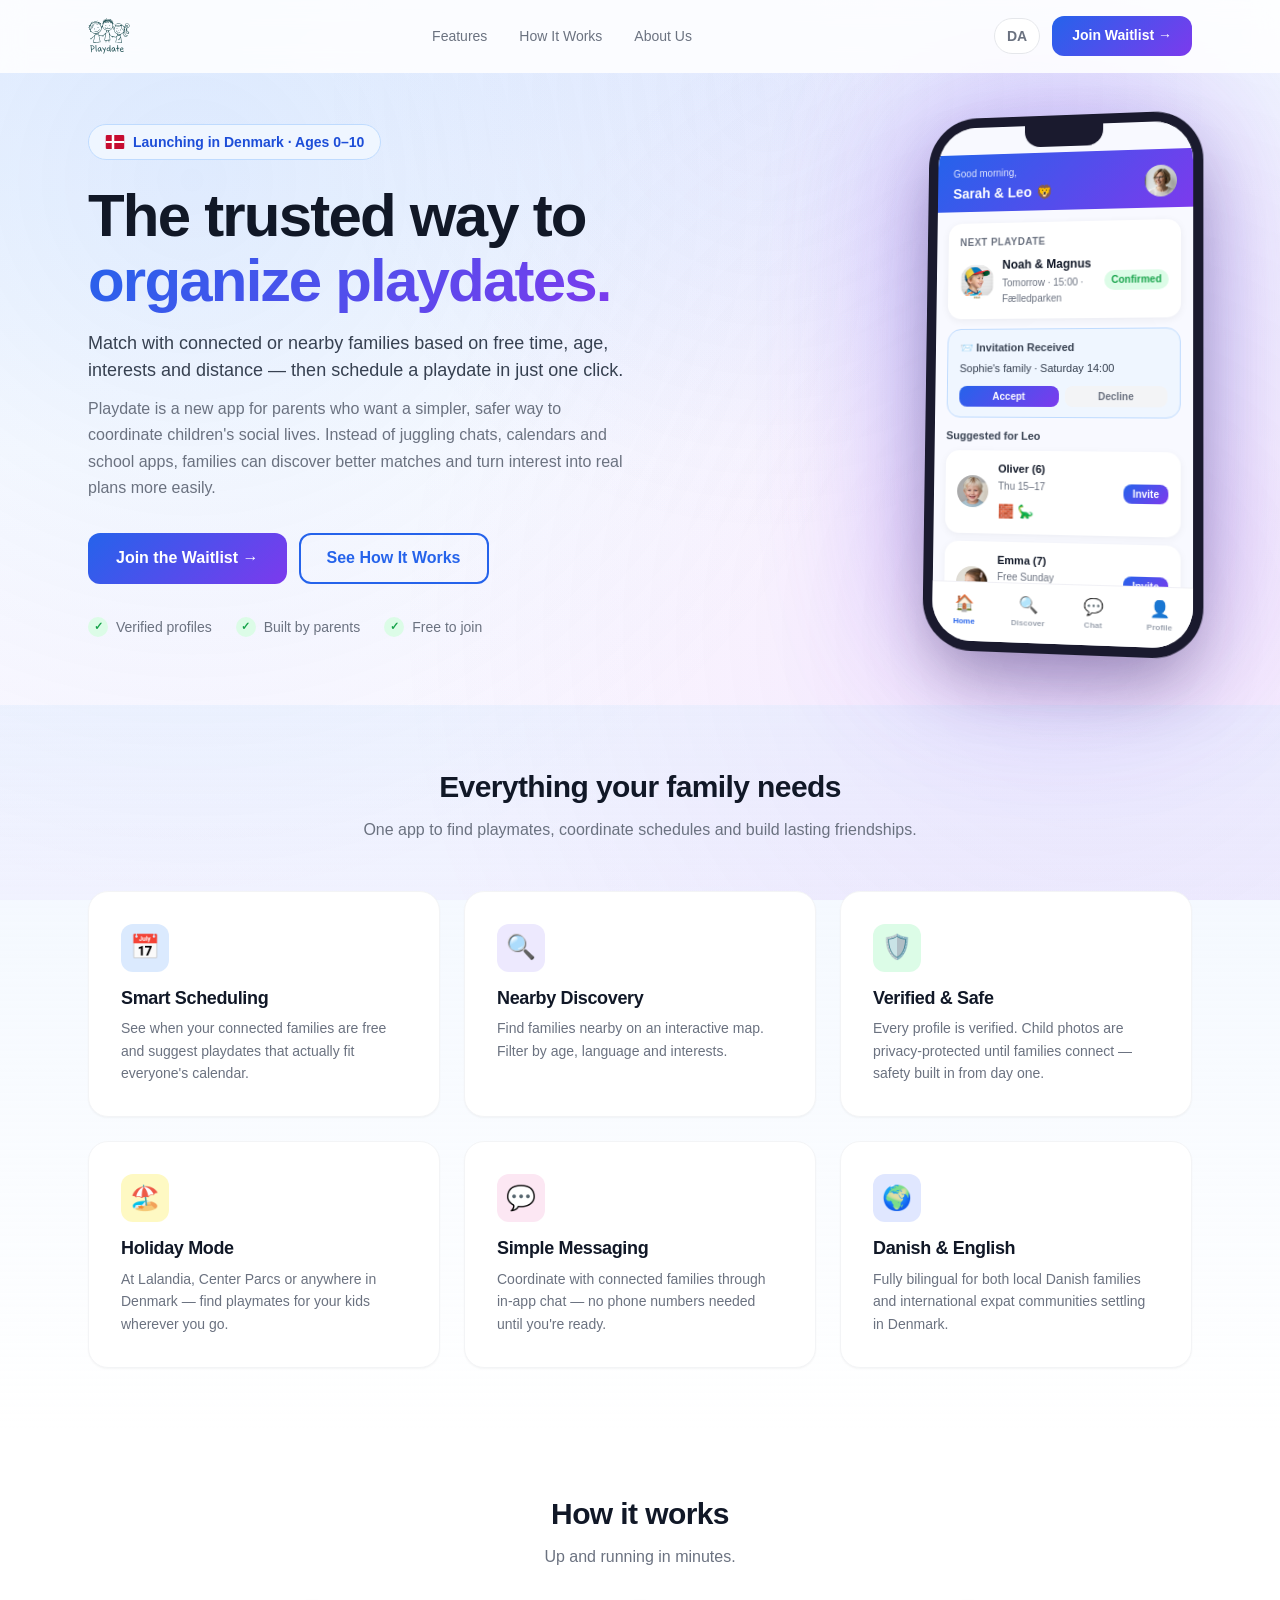
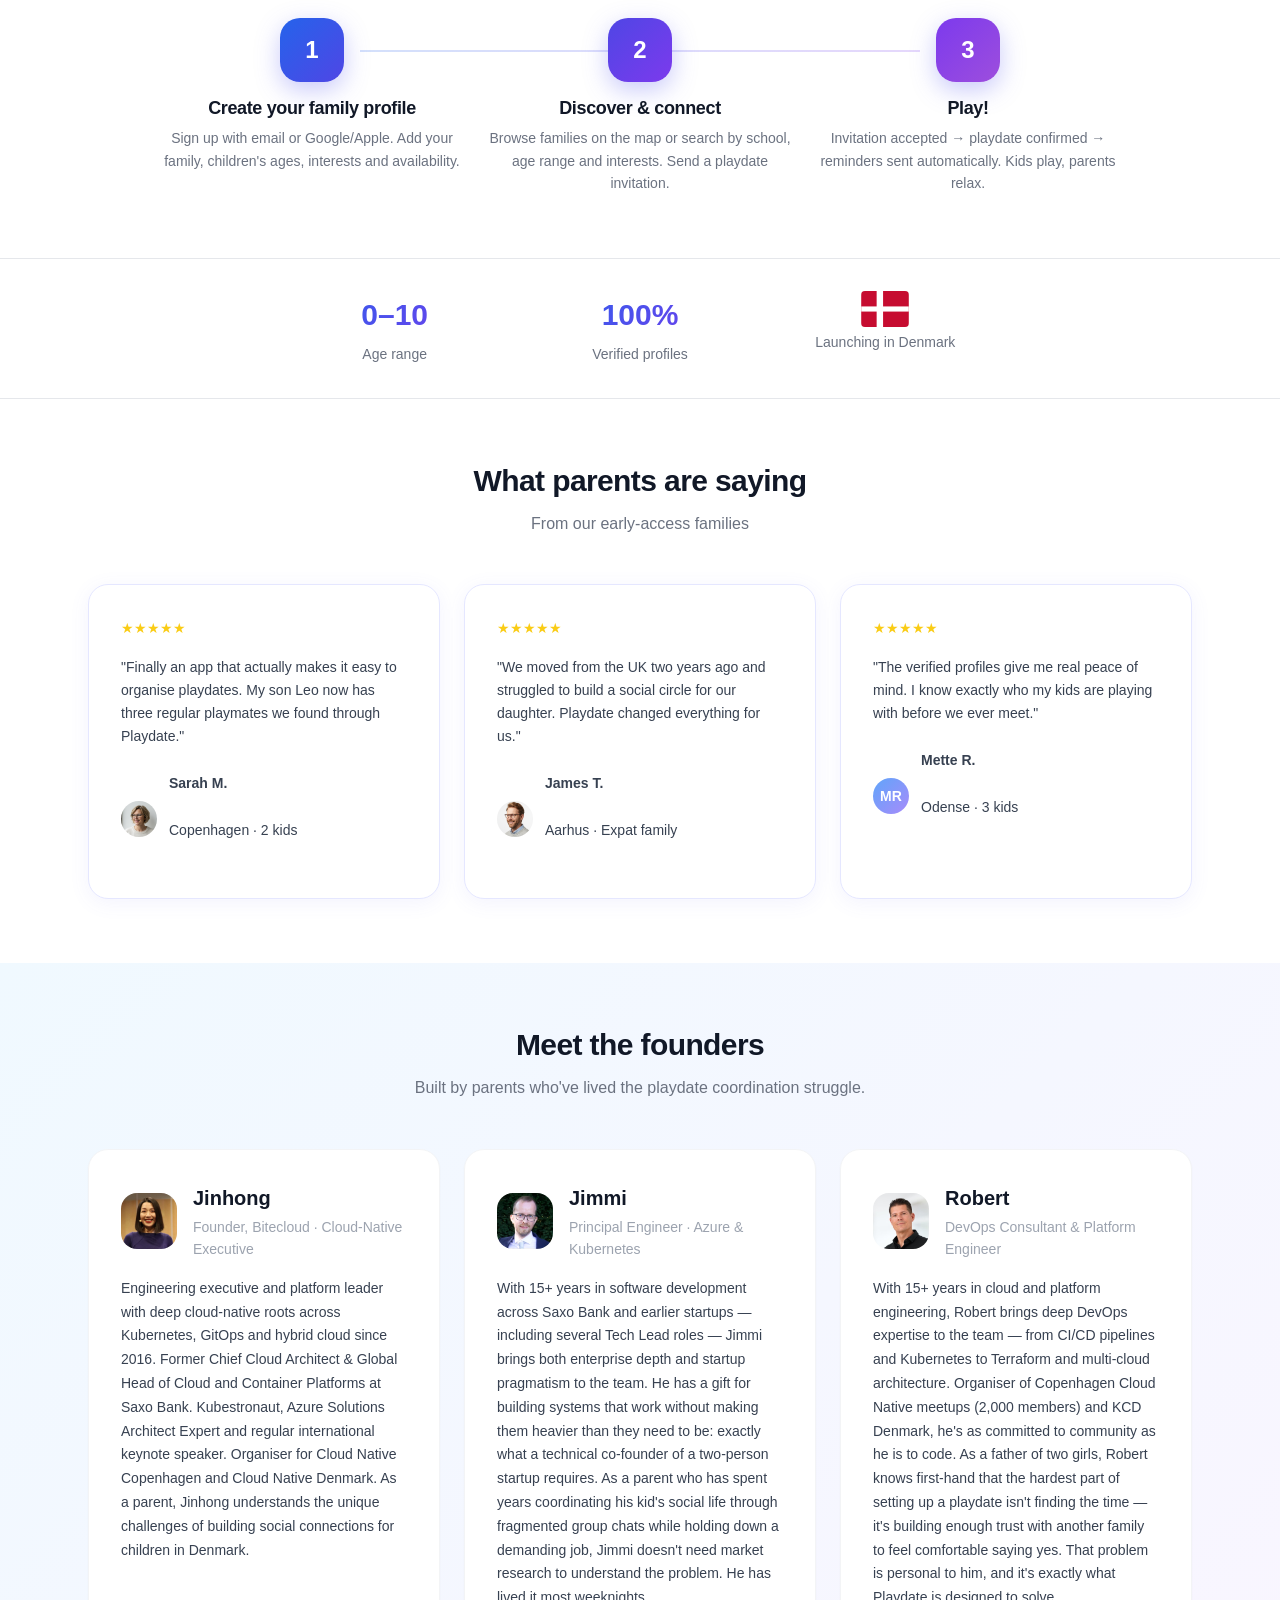
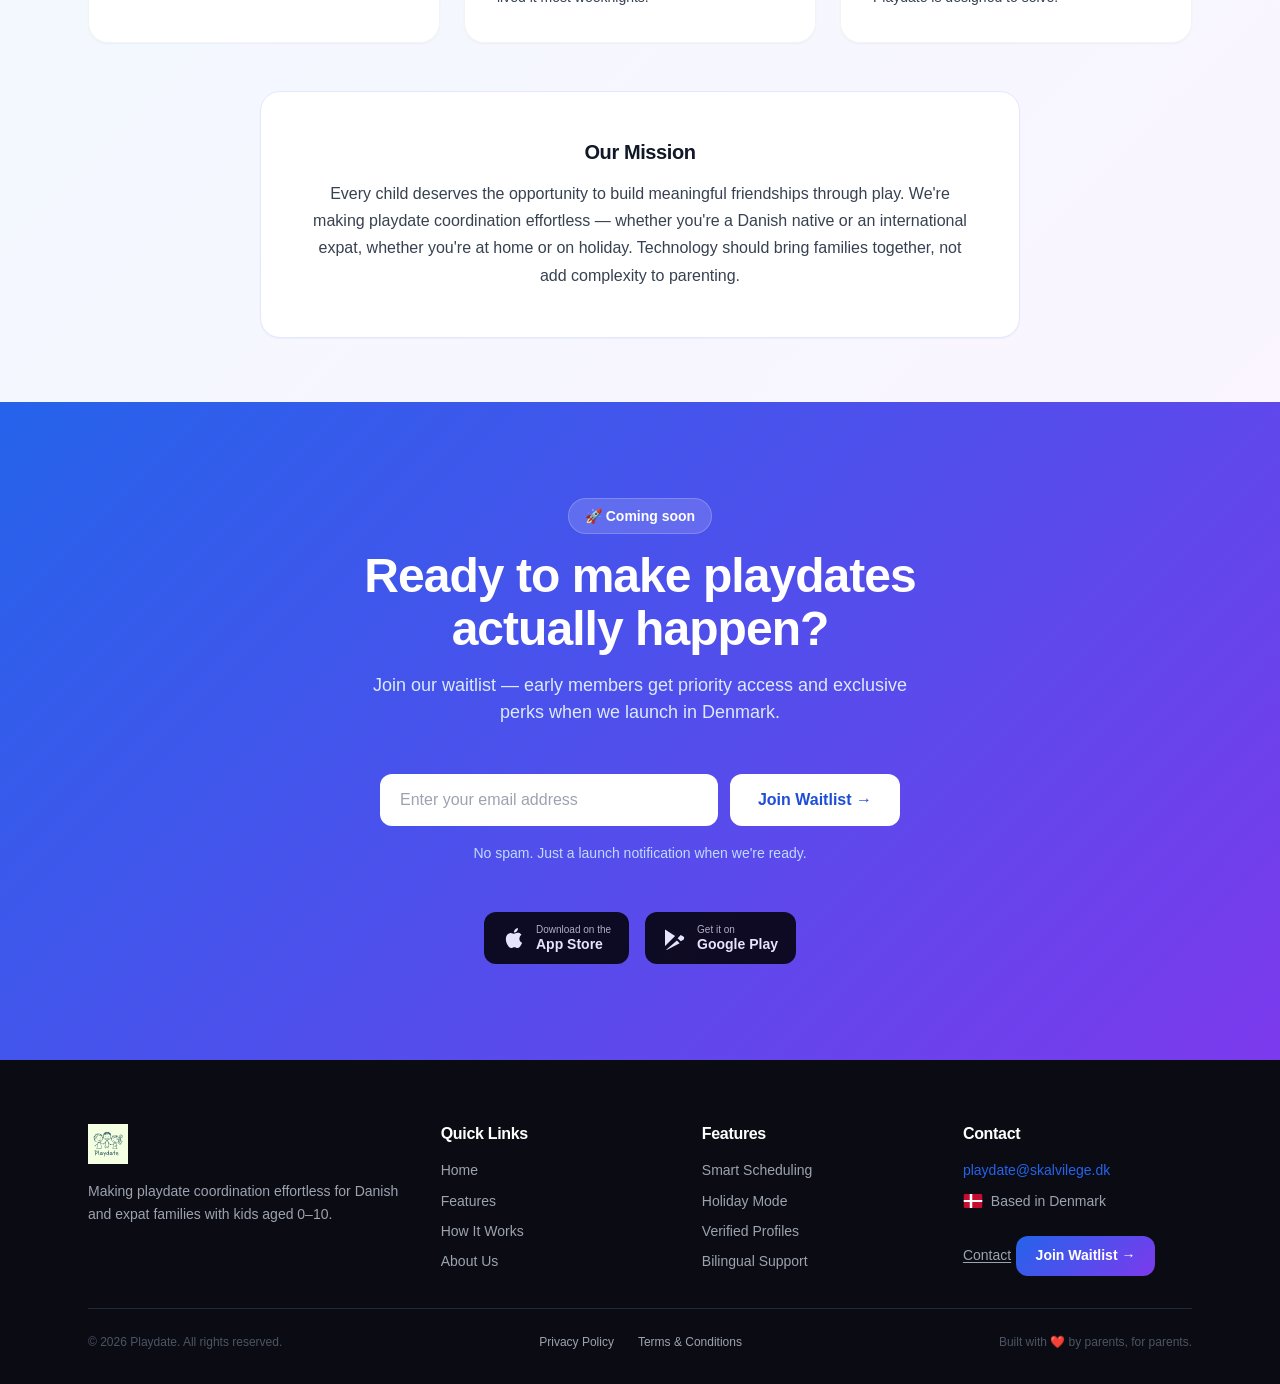
==== commit 48441d69: "Add Umami analytics tracking to all pages Co-Authored-By: Claude Opus 4.7 (1M context) <noreply@anth" ====
--- a/index.html
+++ b/index.html
@@ -5,7 +5,7 @@
   <meta name="viewport" content="width=device-width, initial-scale=1.0">
   <title>Playdate — Din landsby i lommen</title>
   <meta name="description" content="Playdate er en ny app til danske og internationale familier, der gør det nemt at finde legekammerater og koordinere legeaftaler.">
-  <link rel="canonical" href="https://incubatordk.github.io/skalvilege.dk/">
+  <link rel="canonical" href="https://skalvilege.dk/">
   <meta name="robots" content="index, follow">
   <meta name="keywords" content="playdate, legeaftale, legekammerater, børn, forældre, familie, app, Danmark, Copenhagen, København, expat">
 
@@ -13,17 +13,17 @@
   <meta property="og:title" content="Playdate — Din landsby i lommen">
   <meta property="og:description" content="En tryggere og enklere måde at arrangere legeaftaler for børn i alderen 0–10 år.">
   <meta property="og:type" content="website">
-  <meta property="og:url" content="https://incubatordk.github.io/skalvilege.dk/">
+  <meta property="og:url" content="https://skalvilege.dk/">
   <meta property="og:locale" content="da_DK">
   <meta property="og:locale:alternate" content="en_GB">
   <meta property="og:site_name" content="Playdate">
-  <meta property="og:image" content="https://incubatordk.github.io/skalvilege.dk/assets/logo.png">
+  <meta property="og:image" content="https://skalvilege.dk/assets/logo.png">
 
   <!-- Twitter Card -->
   <meta name="twitter:card" content="summary_large_image">
   <meta name="twitter:title" content="Playdate — Din landsby i lommen">
   <meta name="twitter:description" content="En tryggere og enklere måde at arrangere legeaftaler for børn i alderen 0–10 år.">
-  <meta name="twitter:image" content="https://incubatordk.github.io/skalvilege.dk/assets/logo.png">
+  <meta name="twitter:image" content="https://skalvilege.dk/assets/logo.png">
 
   <!-- Structured Data -->
   <script type="application/ld+json">
@@ -31,13 +31,13 @@
     "@context": "https://schema.org",
     "@type": "WebApplication",
     "name": "Playdate",
-    "url": "https://incubatordk.github.io/skalvilege.dk",
+    "url": "https://skalvilege.dk",
     "description": "A new app for Danish and international families to find playmates and coordinate playdates.",
     "applicationCategory": "LifestyleApplication",
     "operatingSystem": "iOS, Android",
     "inLanguage": ["da", "en"],
     "offers": { "@type": "Offer", "price": "0", "priceCurrency": "DKK" },
-    "author": { "@type": "Organization", "name": "Playdate", "url": "https://incubatordk.github.io/skalvilege.dk" }
+    "author": { "@type": "Organization", "name": "Playdate", "url": "https://skalvilege.dk" }
   }
   </script>
 
@@ -50,17 +50,20 @@
   <link rel="apple-touch-icon" href="assets/logo.png">
 
   <!-- i18n hreflang -->
-  <link rel="alternate" hreflang="da" href="https://incubatordk.github.io/skalvilege.dk/">
-  <link rel="alternate" hreflang="en" href="https://incubatordk.github.io/skalvilege.dk/">
-  <link rel="alternate" hreflang="x-default" href="https://incubatordk.github.io/skalvilege.dk/">
+  <link rel="alternate" hreflang="da" href="https://skalvilege.dk/">
+  <link rel="alternate" hreflang="en" href="https://skalvilege.dk/">
+  <link rel="alternate" hreflang="x-default" href="https://skalvilege.dk/">
 
   <!-- Fonts -->
   <link rel="preconnect" href="https://fonts.googleapis.com">
   <link rel="preconnect" href="https://fonts.gstatic.com" crossorigin>
-  <link href="https://fonts.googleapis.com/css2?family=Inter:wght@400;500;600;700;800;900&display=swap" rel="stylesheet">
+  <link href="https://fonts.googleapis.com/css2?family=Fraunces:opsz,wght@9..144,500..900&family=Manrope:wght@400..800&display=swap" rel="stylesheet">
 
   <!-- Styles -->
   <link rel="stylesheet" href="css/styles.css?v=__VERSION__">
+
+  <!-- Analytics -->
+  <script defer src="https://umami.robert-jensen.dk/script.js" data-website-id="753c9cee-5711-43ba-91a1-be2531471bd2"></script>
 </head>
 <body>
 
@@ -74,7 +77,6 @@
         <li><a href="#features" data-i18n="nav.features">Funktioner</a></li>
         <li><a href="#how-it-works" data-i18n="nav.how">Sådan virker det</a></li>
         <li><a href="#founders" data-i18n="nav.about">Om os</a></li>
-        <li><a href="blog/" data-i18n="nav.blog">Blog</a></li>
       </ul>
       <div class="nav-actions">
         <button id="lang-toggle" class="lang-toggle" type="button" aria-label="Switch language">
@@ -90,6 +92,11 @@
 
     <!-- Hero -->
     <section id="home" class="hero">
+      <div class="hero-blobs" aria-hidden="true">
+        <span class="hero-blob hero-blob--1"></span>
+        <span class="hero-blob hero-blob--2"></span>
+        <span class="hero-blob hero-blob--3"></span>
+      </div>
       <div class="container hero-inner">
 
         <!-- Copy -->
@@ -526,7 +533,6 @@
             <li><a href="#features" data-i18n="footer.features">Funktioner</a></li>
             <li><a href="#how-it-works" data-i18n="footer.how">Sådan virker det</a></li>
             <li><a href="#founders" data-i18n="footer.about2">Om os</a></li>
-            <li><a href="blog/" data-i18n="footer.blog">Blog</a></li>
           </ul>
         </div>
 
@@ -568,7 +574,6 @@
         <div class="footer-links" style="display: flex; gap: 24px;">
           <a href="privacy-policy/" data-i18n="footer.privacy">Privatlivspolitik</a>
           <a href="terms.html" data-i18n="footer.terms">Vilkår og betingelser</a>
-          <a href="blog/" data-i18n="footer.blog">Blog</a>
         </div>
         <p data-i18n="footer.built">Bygget med ❤️ af forældre, for forældre.</p>
       </div>
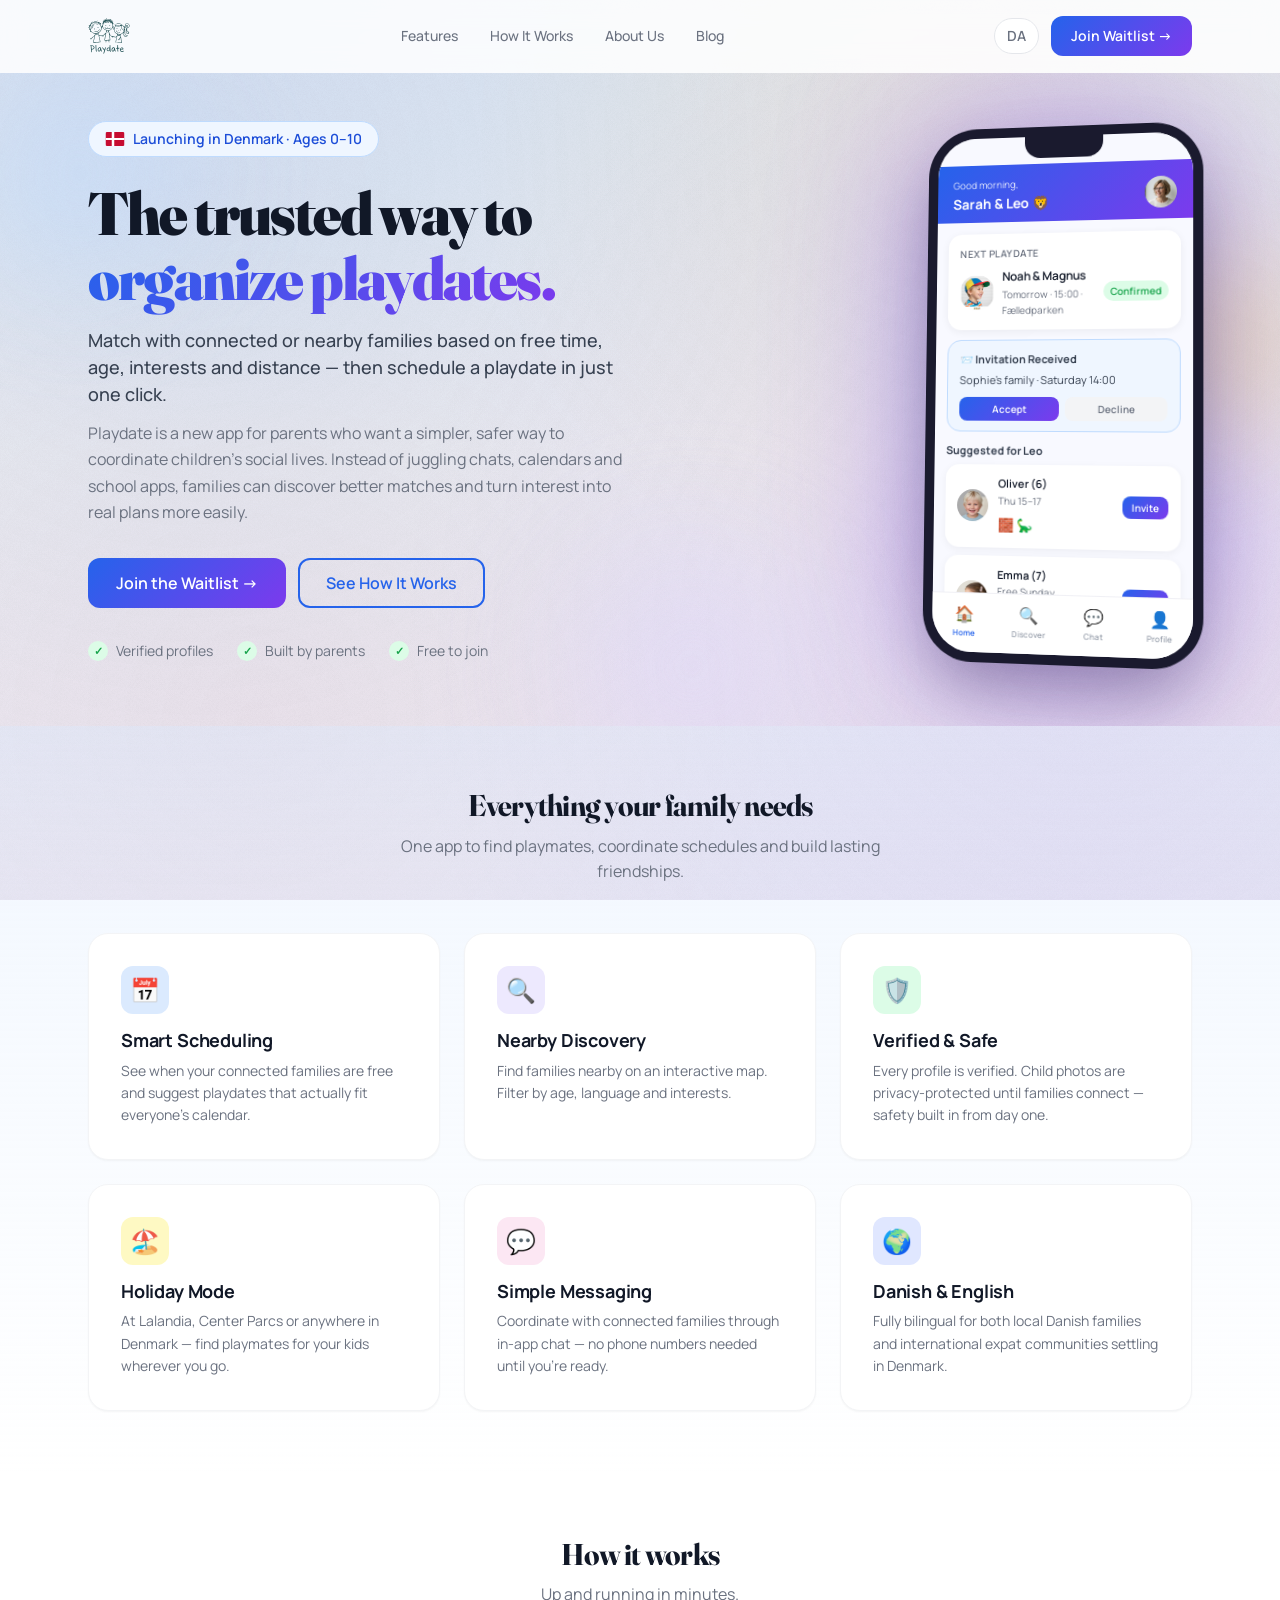
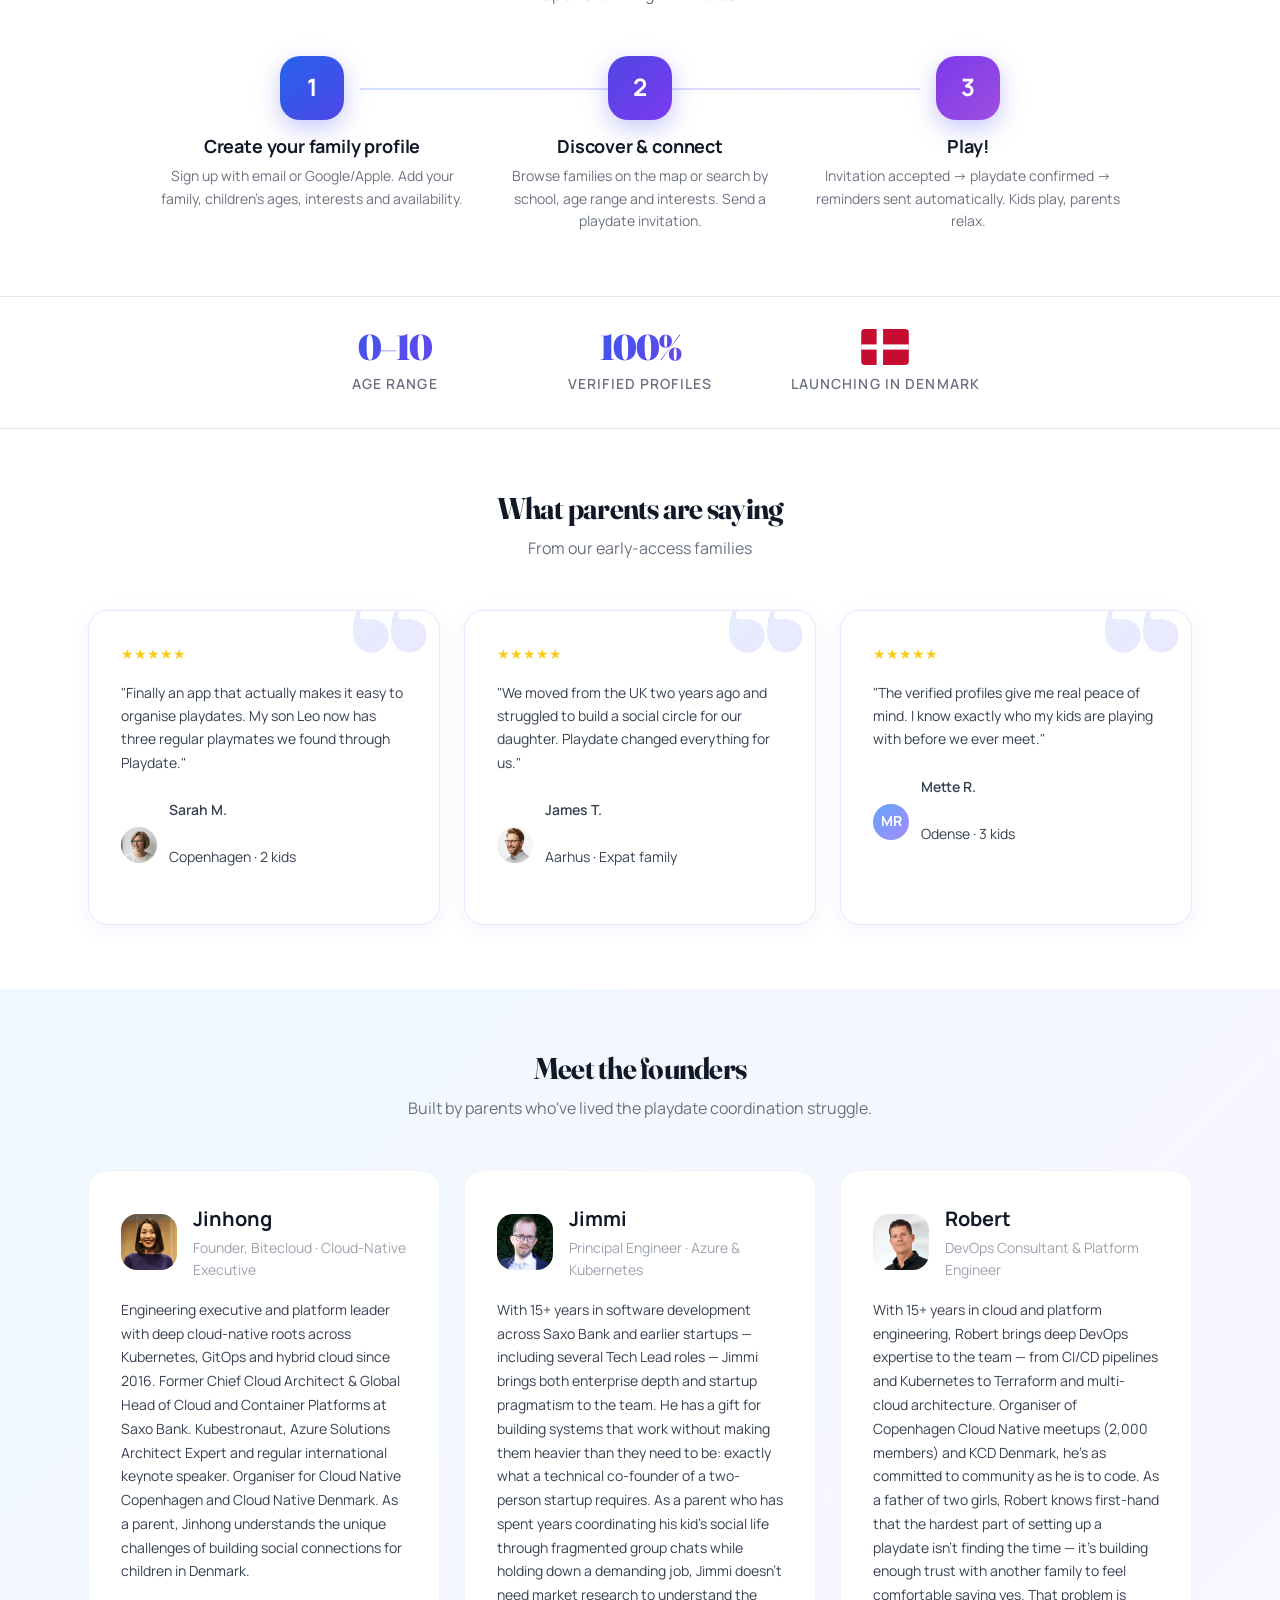
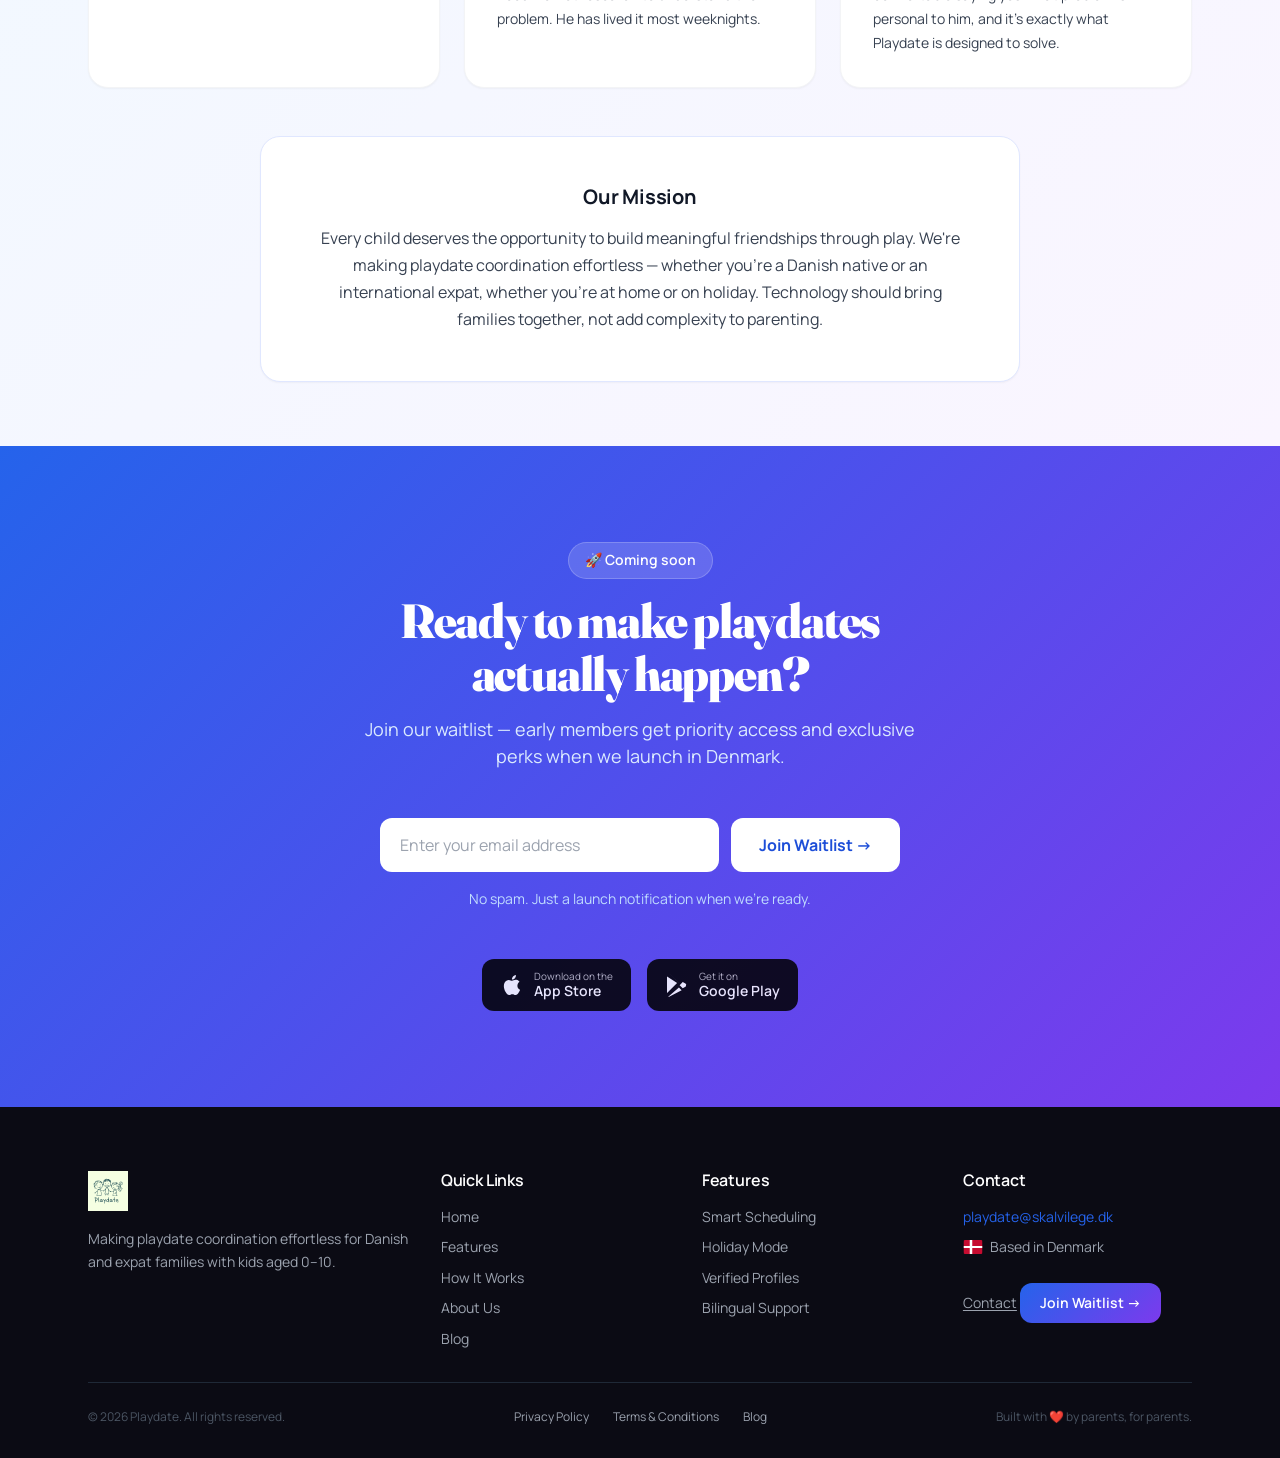
==== commit e85b661b: "Design polish + Umami analytics (#6) * Refresh type, atmosphere and motion on the landing page  Desi" ====
--- a/index.html
+++ b/index.html
@@ -5,7 +5,7 @@
   <meta name="viewport" content="width=device-width, initial-scale=1.0">
   <title>Playdate — Din landsby i lommen</title>
   <meta name="description" content="Playdate er en ny app til danske og internationale familier, der gør det nemt at finde legekammerater og koordinere legeaftaler.">
-  <link rel="canonical" href="https://skalvilege.dk/">
+  <link rel="canonical" href="https://incubatordk.github.io/skalvilege.dk/">
   <meta name="robots" content="index, follow">
   <meta name="keywords" content="playdate, legeaftale, legekammerater, børn, forældre, familie, app, Danmark, Copenhagen, København, expat">
 
@@ -13,17 +13,17 @@
   <meta property="og:title" content="Playdate — Din landsby i lommen">
   <meta property="og:description" content="En tryggere og enklere måde at arrangere legeaftaler for børn i alderen 0–10 år.">
   <meta property="og:type" content="website">
-  <meta property="og:url" content="https://skalvilege.dk/">
+  <meta property="og:url" content="https://incubatordk.github.io/skalvilege.dk/">
   <meta property="og:locale" content="da_DK">
   <meta property="og:locale:alternate" content="en_GB">
   <meta property="og:site_name" content="Playdate">
-  <meta property="og:image" content="https://skalvilege.dk/assets/logo.png">
+  <meta property="og:image" content="https://incubatordk.github.io/skalvilege.dk/assets/logo.png">
 
   <!-- Twitter Card -->
   <meta name="twitter:card" content="summary_large_image">
   <meta name="twitter:title" content="Playdate — Din landsby i lommen">
   <meta name="twitter:description" content="En tryggere og enklere måde at arrangere legeaftaler for børn i alderen 0–10 år.">
-  <meta name="twitter:image" content="https://skalvilege.dk/assets/logo.png">
+  <meta name="twitter:image" content="https://incubatordk.github.io/skalvilege.dk/assets/logo.png">
 
   <!-- Structured Data -->
   <script type="application/ld+json">
@@ -31,13 +31,13 @@
     "@context": "https://schema.org",
     "@type": "WebApplication",
     "name": "Playdate",
-    "url": "https://skalvilege.dk",
+    "url": "https://incubatordk.github.io/skalvilege.dk",
     "description": "A new app for Danish and international families to find playmates and coordinate playdates.",
     "applicationCategory": "LifestyleApplication",
     "operatingSystem": "iOS, Android",
     "inLanguage": ["da", "en"],
     "offers": { "@type": "Offer", "price": "0", "priceCurrency": "DKK" },
-    "author": { "@type": "Organization", "name": "Playdate", "url": "https://skalvilege.dk" }
+    "author": { "@type": "Organization", "name": "Playdate", "url": "https://incubatordk.github.io/skalvilege.dk" }
   }
   </script>
 
@@ -50,9 +50,9 @@
   <link rel="apple-touch-icon" href="assets/logo.png">
 
   <!-- i18n hreflang -->
-  <link rel="alternate" hreflang="da" href="https://skalvilege.dk/">
-  <link rel="alternate" hreflang="en" href="https://skalvilege.dk/">
-  <link rel="alternate" hreflang="x-default" href="https://skalvilege.dk/">
+  <link rel="alternate" hreflang="da" href="https://incubatordk.github.io/skalvilege.dk/">
+  <link rel="alternate" hreflang="en" href="https://incubatordk.github.io/skalvilege.dk/">
+  <link rel="alternate" hreflang="x-default" href="https://incubatordk.github.io/skalvilege.dk/">
 
   <!-- Fonts -->
   <link rel="preconnect" href="https://fonts.googleapis.com">
@@ -77,6 +77,7 @@
         <li><a href="#features" data-i18n="nav.features">Funktioner</a></li>
         <li><a href="#how-it-works" data-i18n="nav.how">Sådan virker det</a></li>
         <li><a href="#founders" data-i18n="nav.about">Om os</a></li>
+        <li><a href="blog/" data-i18n="nav.blog">Blog</a></li>
       </ul>
       <div class="nav-actions">
         <button id="lang-toggle" class="lang-toggle" type="button" aria-label="Switch language">
@@ -533,6 +534,7 @@
             <li><a href="#features" data-i18n="footer.features">Funktioner</a></li>
             <li><a href="#how-it-works" data-i18n="footer.how">Sådan virker det</a></li>
             <li><a href="#founders" data-i18n="footer.about2">Om os</a></li>
+            <li><a href="blog/" data-i18n="footer.blog">Blog</a></li>
           </ul>
         </div>
 
@@ -574,6 +576,7 @@
         <div class="footer-links" style="display: flex; gap: 24px;">
           <a href="privacy-policy/" data-i18n="footer.privacy">Privatlivspolitik</a>
           <a href="terms.html" data-i18n="footer.terms">Vilkår og betingelser</a>
+          <a href="blog/" data-i18n="footer.blog">Blog</a>
         </div>
         <p data-i18n="footer.built">Bygget med ❤️ af forældre, for forældre.</p>
       </div>
--- a/css/styles.css
+++ b/css/styles.css
@@ -12,6 +12,11 @@
   --color-gradient: linear-gradient(135deg, #2563eb 0%, #7c3aed 100%);
   --color-gradient-soft: linear-gradient(135deg, #4f46e5 0%, #7c3aed 100%);
 
+  /* Warm accent — used sparingly to break the blue→purple monochrome */
+  --color-warm: #f59e0b;
+  --color-warm-soft: #fef3c7;
+  --color-coral: #fb7185;
+
   --color-bg: #ffffff;
   --color-bg-soft: #f8f9ff;
   --color-bg-card: #ffffff;
@@ -33,7 +38,8 @@
   --color-danish-red: #c60c30;
 
   /* Typography */
-  --font-family: 'Inter', -apple-system, BlinkMacSystemFont, 'Segoe UI', sans-serif;
+  --font-family: 'Manrope', -apple-system, BlinkMacSystemFont, 'Segoe UI', sans-serif;
+  --font-display: 'Fraunces', ui-serif, Georgia, 'Times New Roman', serif;
 
   --text-xs: 0.75rem;
   --text-sm: 0.875rem;
@@ -120,7 +126,21 @@
   background:
     radial-gradient(circle at 15% 20%, rgba(59, 130, 246, 0.12) 0%, transparent 55%),
     radial-gradient(circle at 85% 70%, rgba(147, 51, 234, 0.10) 0%, transparent 55%),
-    radial-gradient(circle at 60% 10%, rgba(99, 102, 241, 0.07) 0%, transparent 40%);
+    radial-gradient(circle at 75% 15%, rgba(245, 158, 11, 0.08) 0%, transparent 40%),
+    radial-gradient(circle at 20% 80%, rgba(251, 113, 133, 0.06) 0%, transparent 45%);
+}
+
+/* Subtle grain — adds premium atmospheric depth */
+body::after {
+  content: "";
+  position: fixed;
+  inset: 0;
+  pointer-events: none;
+  z-index: -1;
+  opacity: 0.35;
+  mix-blend-mode: multiply;
+  background-image: url("data:image/svg+xml;utf8,<svg viewBox='0 0 200 200' xmlns='http://www.w3.org/2000/svg'><filter id='n'><feTurbulence type='fractalNoise' baseFrequency='0.9' numOctaves='2' stitchTiles='stitch'/><feColorMatrix values='0 0 0 0 0  0 0 0 0 0  0 0 0 0 0  0 0 0 0.35 0'/></filter><rect width='100%25' height='100%25' filter='url(%23n)'/></svg>");
+  background-size: 180px 180px;
 }
 
 img,
@@ -139,10 +159,19 @@
   color: var(--color-primary-dark);
 }
 
-h1, h2, h3, h4 {
+h1, h2 {
+  font-family: var(--font-display);
+  font-optical-sizing: auto;
+  font-variation-settings: "opsz" 96;
+  color: var(--color-text);
+  line-height: 1.05;
+  letter-spacing: -0.025em;
+}
+
+h3, h4 {
   color: var(--color-text);
   line-height: 1.2;
-  letter-spacing: -0.02em;
+  letter-spacing: -0.01em;
 }
 
 button {
@@ -357,6 +386,8 @@
 
 .hero {
   padding: var(--space-2xl) 0 var(--space-3xl);
+  position: relative;
+  overflow: hidden;
 }
 
 .hero-inner {
@@ -364,6 +395,68 @@
   flex-direction: column;
   align-items: center;
   gap: var(--space-3xl);
+  position: relative;
+  z-index: 1;
+}
+
+/* Organic floating shapes */
+.hero-blobs {
+  position: absolute;
+  inset: 0;
+  pointer-events: none;
+  overflow: hidden;
+  z-index: 0;
+}
+
+.hero-blob {
+  position: absolute;
+  border-radius: 50%;
+  filter: blur(50px);
+  opacity: 0.55;
+  will-change: transform;
+}
+
+.hero-blob--1 {
+  width: 320px;
+  height: 320px;
+  top: -60px;
+  left: -80px;
+  background: radial-gradient(circle, #bfdbfe 0%, transparent 70%);
+  animation: blobDrift1 18s ease-in-out infinite;
+}
+
+.hero-blob--2 {
+  width: 280px;
+  height: 280px;
+  top: 20%;
+  right: -60px;
+  background: radial-gradient(circle, #fcd34d 0%, transparent 70%);
+  animation: blobDrift2 22s ease-in-out infinite;
+  opacity: 0.45;
+}
+
+.hero-blob--3 {
+  width: 360px;
+  height: 360px;
+  bottom: -120px;
+  left: 40%;
+  background: radial-gradient(circle, #ddd6fe 0%, transparent 70%);
+  animation: blobDrift3 26s ease-in-out infinite;
+}
+
+@keyframes blobDrift1 {
+  0%, 100% { transform: translate(0, 0) scale(1); }
+  50%      { transform: translate(40px, 30px) scale(1.08); }
+}
+
+@keyframes blobDrift2 {
+  0%, 100% { transform: translate(0, 0) scale(1); }
+  50%      { transform: translate(-50px, 40px) scale(0.92); }
+}
+
+@keyframes blobDrift3 {
+  0%, 100% { transform: translate(0, 0) scale(1); }
+  50%      { transform: translate(30px, -40px) scale(1.05); }
 }
 
 .hero-copy {
@@ -481,7 +574,14 @@
   box-shadow: 0 0 0 10px #1a1a2e, var(--shadow-xl);
   overflow: hidden;
   position: relative;
-  transform: rotateY(-8deg) rotateX(3deg);
+  transform: rotateY(-8deg) rotateX(3deg) translateY(0);
+  animation: phoneFloat 7s ease-in-out infinite;
+  will-change: transform;
+}
+
+@keyframes phoneFloat {
+  0%, 100% { transform: rotateY(-8deg) rotateX(3deg) translateY(0); }
+  50%      { transform: rotateY(-8deg) rotateX(3deg) translateY(-12px); }
 }
 
 .phone-notch {
@@ -751,12 +851,32 @@
   padding: var(--space-xl);
   box-shadow: var(--shadow-sm);
   border: 1px solid #f3f4f6;
-  transition: transform var(--transition-base), box-shadow var(--transition-base);
+  transition: transform var(--transition-base), box-shadow var(--transition-base), border-color var(--transition-base);
+  position: relative;
+  overflow: hidden;
+}
+
+.feature-card::before {
+  content: "";
+  position: absolute;
+  top: 0;
+  left: 0;
+  right: 0;
+  height: 3px;
+  background: var(--color-gradient);
+  transform: scaleX(0);
+  transform-origin: left;
+  transition: transform var(--transition-base);
 }
 
 .feature-card:hover {
   transform: translateY(-4px);
   box-shadow: var(--shadow-lg);
+  border-color: #e0e7ff;
+}
+
+.feature-card:hover::before {
+  transform: scaleX(1);
 }
 
 .feature-icon {
@@ -863,14 +983,22 @@
 }
 
 .stat-value {
-  font-size: var(--text-3xl);
+  font-family: var(--font-display);
+  font-optical-sizing: auto;
+  font-variation-settings: "opsz" 144;
+  font-size: var(--text-4xl);
   font-weight: 900;
+  line-height: 1;
+  letter-spacing: -0.04em;
 }
 
 .stat-label {
   color: var(--color-text-muted);
   font-size: var(--text-sm);
-  margin-top: 4px;
+  margin-top: 8px;
+  text-transform: uppercase;
+  letter-spacing: 0.08em;
+  font-weight: 600;
 }
 
 .stat-flag {
@@ -906,6 +1034,29 @@
   padding: var(--space-xl);
   box-shadow: 0 4px 20px rgba(99, 102, 241, 0.08);
   border: 1px solid #e5e7ff;
+  position: relative;
+  overflow: hidden;
+}
+
+.testimonial::before {
+  content: "\201C";
+  position: absolute;
+  top: -24px;
+  right: 8px;
+  font-family: var(--font-display);
+  font-weight: 900;
+  font-size: 180px;
+  line-height: 1;
+  color: transparent;
+  background: var(--color-gradient);
+  -webkit-background-clip: text;
+  background-clip: text;
+  opacity: 0.12;
+  pointer-events: none;
+}
+
+.testimonial p {
+  position: relative;
 }
 
 .stars {
@@ -1868,6 +2019,15 @@
     transform: none;
     animation: none;
   }
+
+  .hero-blob,
+  .phone {
+    animation: none !important;
+  }
+
+  .phone {
+    transform: rotateY(-8deg) rotateX(3deg);
+  }
 }
 
 /* ==========================================================================
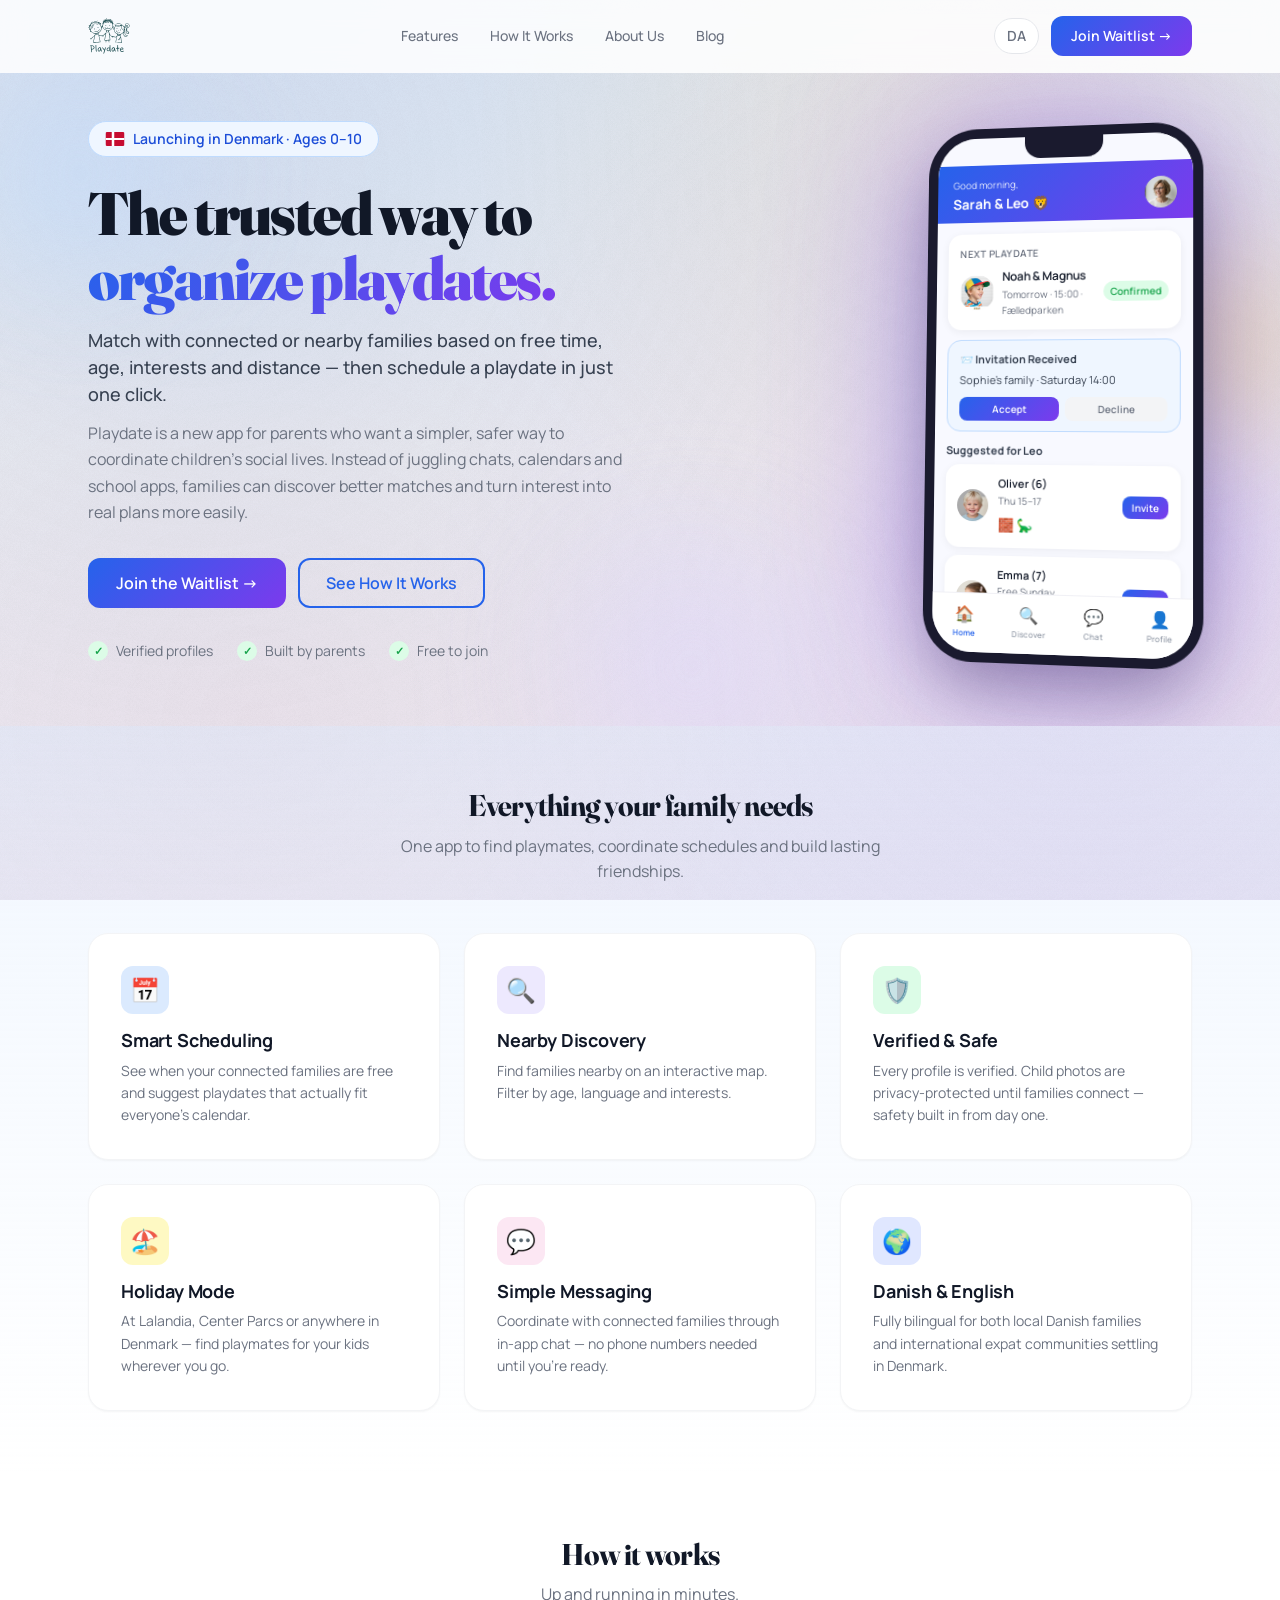
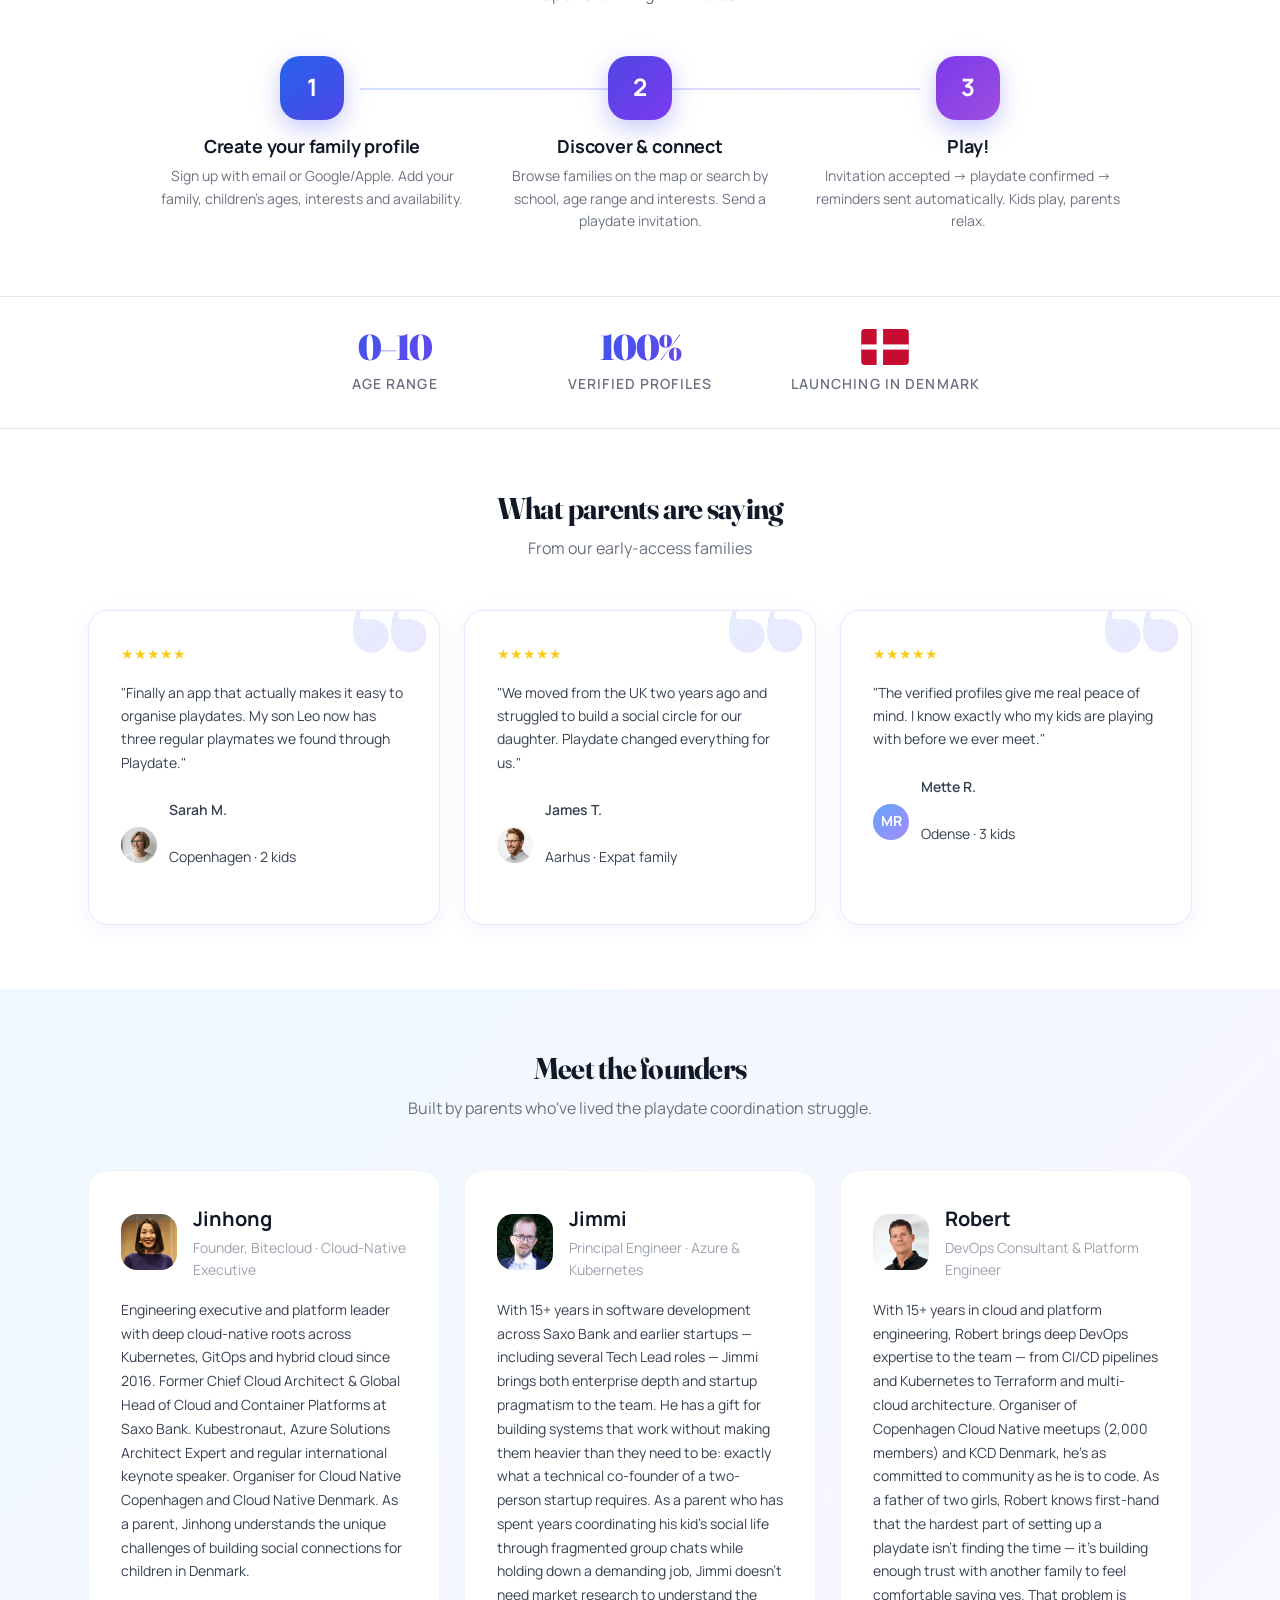
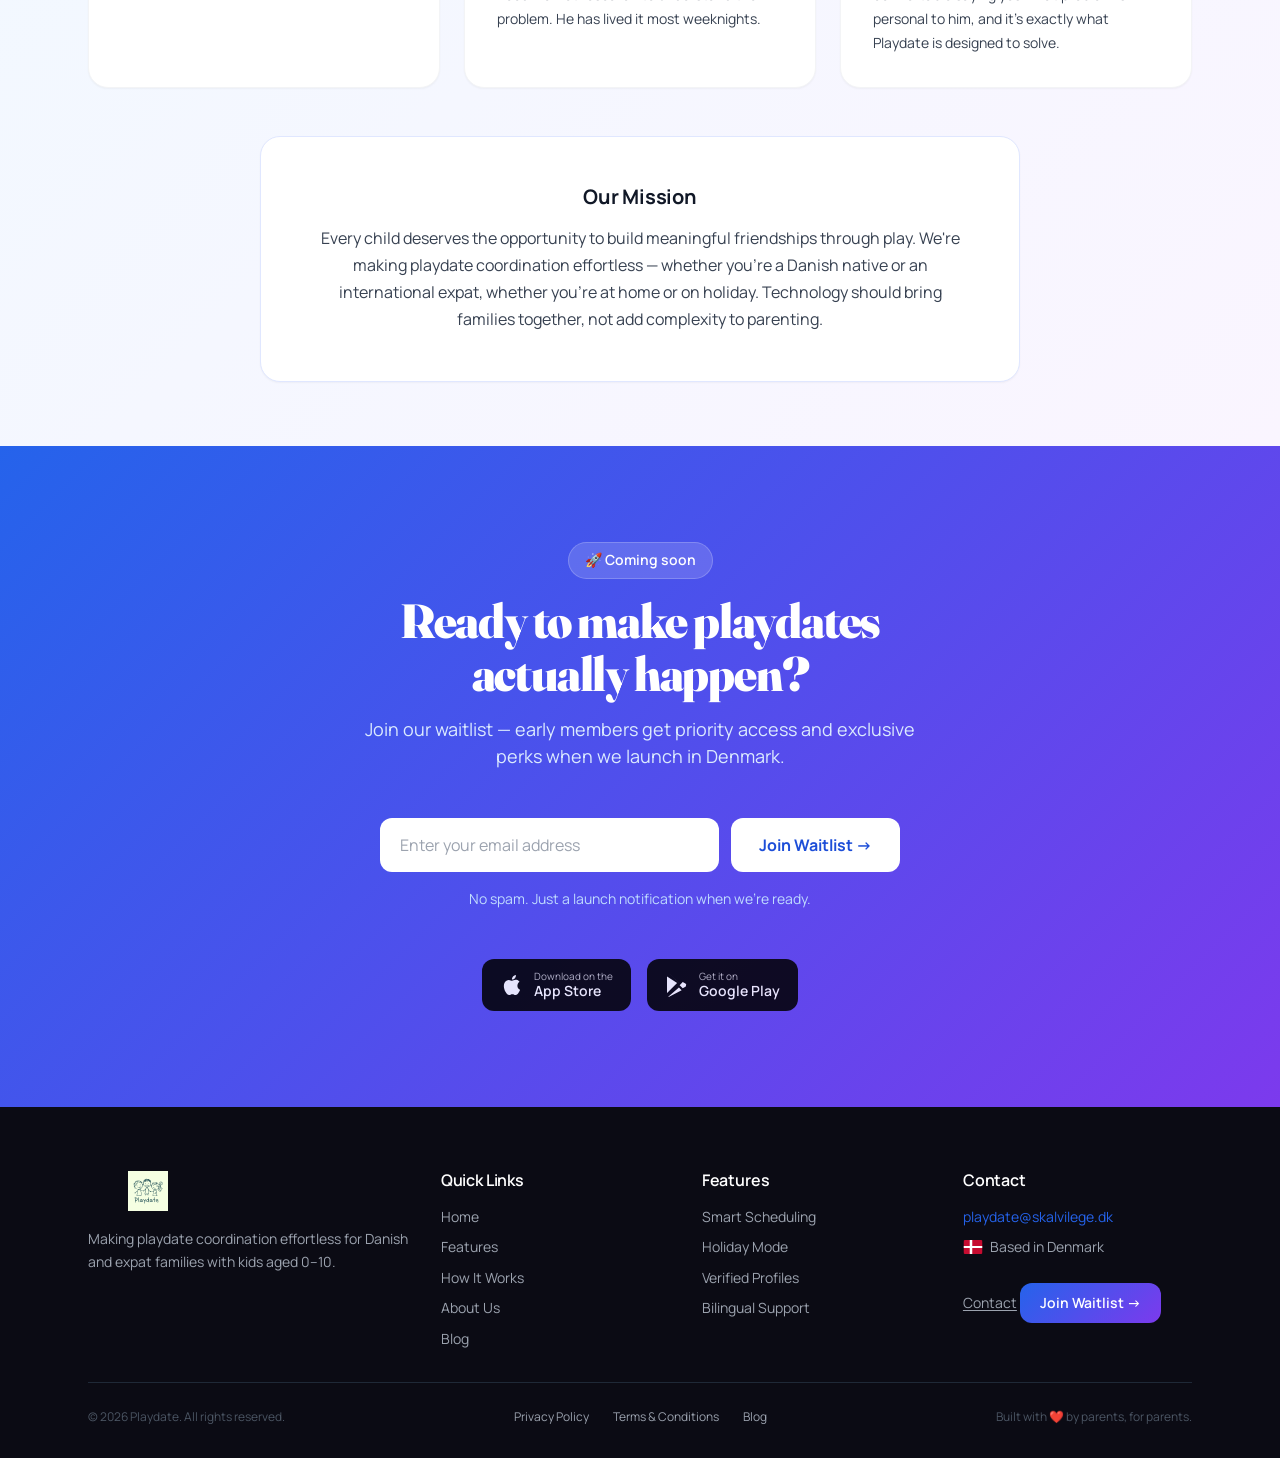
==== commit e1805a6e: "SEO + AI crawler optimization pass Add llms.txt, expand robots.txt with explicit allow for 18 AI cra" ====
--- a/index.html
+++ b/index.html
@@ -29,15 +29,94 @@
   <script type="application/ld+json">
   {
     "@context": "https://schema.org",
-    "@type": "WebApplication",
-    "name": "Playdate",
-    "url": "https://incubatordk.github.io/skalvilege.dk",
-    "description": "A new app for Danish and international families to find playmates and coordinate playdates.",
-    "applicationCategory": "LifestyleApplication",
-    "operatingSystem": "iOS, Android",
-    "inLanguage": ["da", "en"],
-    "offers": { "@type": "Offer", "price": "0", "priceCurrency": "DKK" },
-    "author": { "@type": "Organization", "name": "Playdate", "url": "https://incubatordk.github.io/skalvilege.dk" }
+    "@graph": [
+      {
+        "@type": "Organization",
+        "@id": "https://incubatordk.github.io/skalvilege.dk/#organization",
+        "name": "Playdate",
+        "url": "https://incubatordk.github.io/skalvilege.dk/",
+        "logo": "https://incubatordk.github.io/skalvilege.dk/assets/logo-color.svg",
+        "email": "playdate@skalvilege.dk",
+        "areaServed": { "@type": "Country", "name": "Denmark" },
+        "founder": [
+          { "@type": "Person", "name": "Jinhong Brejnholt", "sameAs": "https://www.linkedin.com/in/jbrejnholt/" },
+          { "@type": "Person", "name": "Jimmi Hested", "sameAs": "https://www.linkedin.com/in/jhested/" },
+          { "@type": "Person", "name": "Robert Jensen", "sameAs": "https://www.linkedin.com/in/robert-jensen-devops/" }
+        ]
+      },
+      {
+        "@type": "WebSite",
+        "@id": "https://incubatordk.github.io/skalvilege.dk/#website",
+        "url": "https://incubatordk.github.io/skalvilege.dk/",
+        "name": "Playdate",
+        "publisher": { "@id": "https://incubatordk.github.io/skalvilege.dk/#organization" },
+        "inLanguage": ["da-DK", "en-GB"]
+      },
+      {
+        "@type": "WebApplication",
+        "name": "Playdate",
+        "url": "https://incubatordk.github.io/skalvilege.dk/",
+        "description": "A new app for Danish and international families to find playmates and coordinate playdates for children aged 0–10.",
+        "applicationCategory": "LifestyleApplication",
+        "operatingSystem": "iOS, Android",
+        "inLanguage": ["da", "en"],
+        "offers": { "@type": "Offer", "price": "0", "priceCurrency": "DKK" },
+        "publisher": { "@id": "https://incubatordk.github.io/skalvilege.dk/#organization" }
+      },
+      {
+        "@type": "FAQPage",
+        "mainEntity": [
+          {
+            "@type": "Question",
+            "name": "Hvad er Playdate?",
+            "acceptedAnswer": {
+              "@type": "Answer",
+              "text": "Playdate er en ny app til danske og internationale familier, der gør det nemt at finde legekammerater og koordinere legeaftaler for børn i alderen 0–10 år."
+            }
+          },
+          {
+            "@type": "Question",
+            "name": "Hvem kan bruge Playdate?",
+            "acceptedAnswer": {
+              "@type": "Answer",
+              "text": "Forældre i Danmark — både danske familier og internationale, der slår sig ned her. Appen er fuldt tosproget på dansk og engelsk."
+            }
+          },
+          {
+            "@type": "Question",
+            "name": "Hvordan virker det?",
+            "acceptedAnswer": {
+              "@type": "Answer",
+              "text": "Opret en familieprofil, find nærliggende eller forbundne familier på et interaktivt kort, og send en invitation til en legeaftale. Når den er bekræftet, sendes påmindelser automatisk."
+            }
+          },
+          {
+            "@type": "Question",
+            "name": "Hvor sikker er Playdate?",
+            "acceptedAnswer": {
+              "@type": "Answer",
+              "text": "Alle profiler er verificeret. Børns billeder er privatlivsbeskyttede, indtil familier er gensidigt forbundet, og telefonnumre deles aldrig automatisk."
+            }
+          },
+          {
+            "@type": "Question",
+            "name": "Hvad koster det?",
+            "acceptedAnswer": {
+              "@type": "Answer",
+              "text": "Det er gratis at tilmelde sig ventelisten. Appen lancerer i Danmark."
+            }
+          },
+          {
+            "@type": "Question",
+            "name": "Kan jeg bruge Playdate på ferien?",
+            "acceptedAnswer": {
+              "@type": "Answer",
+              "text": "Ja. Ferietilstand lader jer finde legekammerater i Lalandia, Center Parcs eller hvor som helst i Danmark, mens I er afsted."
+            }
+          }
+        ]
+      }
+    ]
   }
   </script>
 
@@ -48,10 +127,9 @@
   <!-- Favicon -->
   <link rel="icon" type="image/svg+xml" href="assets/logo-no-background.svg">
   <link rel="apple-touch-icon" href="assets/logo.png">
-
-  <!-- i18n hreflang -->
-  <link rel="alternate" hreflang="da" href="https://incubatordk.github.io/skalvilege.dk/">
-  <link rel="alternate" hreflang="en" href="https://incubatordk.github.io/skalvilege.dk/">
+  <link rel="manifest" href="manifest.webmanifest">
+
+  <!-- i18n hreflang — single URL serves both languages via JS toggle -->
   <link rel="alternate" hreflang="x-default" href="https://incubatordk.github.io/skalvilege.dk/">
 
   <!-- Fonts -->
@@ -165,7 +243,7 @@
                   <p>Sarah &amp; Leo 🦁</p>
                 </div>
                 <div class="phone-avatar">
-                  <img src="assets/profile_oliver_mom.png" alt="">
+                  <img src="assets/profile_oliver_mom.png" alt="" loading="lazy" decoding="async" width="40" height="40">
                 </div>
               </div>
 
@@ -175,7 +253,7 @@
                   <p class="phone-card-label">Next Playdate</p>
                   <div class="phone-row">
                     <div class="phone-pic">
-                      <img src="assets/profile_noah.png" alt="Noah">
+                      <img src="assets/profile_noah.png" alt="Noah" loading="lazy" decoding="async" width="48" height="48">
                     </div>
                     <div>
                       <p class="phone-name">Noah &amp; Magnus</p>
@@ -199,7 +277,7 @@
 
                 <div class="phone-suggestion">
                   <div class="phone-pic phone-pic-sm">
-                    <img src="assets/profile_oliver.png" alt="Oliver">
+                    <img src="assets/profile_oliver.png" alt="Oliver" loading="lazy" decoding="async" width="40" height="40">
                   </div>
                   <div class="phone-suggestion-body">
                     <p>Oliver (6)</p>
@@ -212,7 +290,7 @@
 
                 <div class="phone-suggestion">
                   <div class="phone-pic phone-pic-sm">
-                    <img src="assets/profile_emma.png" alt="Emma">
+                    <img src="assets/profile_emma.png" alt="Emma" loading="lazy" decoding="async" width="40" height="40">
                   </div>
                   <div class="phone-suggestion-body">
                     <p>Emma (7)</p>
@@ -357,7 +435,7 @@
             <div class="stars" aria-label="5 out of 5 stars">★★★★★</div>
             <p data-i18n="test.1">"Finally an app..."</p>
             <div class="testimonial-author">
-              <div class="avatar"><img src="assets/profile_oliver_mom.png" alt=""></div>
+              <div class="avatar"><img src="assets/profile_oliver_mom.png" alt="" loading="lazy" decoding="async" width="40" height="40"></div>
               <div>
                 <p class="testimonial-name" data-i18n="test.1.name">Sarah M.</p>
                 <p class="testimonial-meta" data-i18n="test.1.meta">Copenhagen · 2 kids</p>
@@ -369,7 +447,7 @@
             <div class="stars" aria-label="5 out of 5 stars">★★★★★</div>
             <p data-i18n="test.2">"We moved from the UK..."</p>
             <div class="testimonial-author">
-              <div class="avatar"><img src="assets/profile_sophie_dad.png" alt=""></div>
+              <div class="avatar"><img src="assets/profile_sophie_dad.png" alt="" loading="lazy" decoding="async" width="40" height="40"></div>
               <div>
                 <p class="testimonial-name" data-i18n="test.2.name">James T.</p>
                 <p class="testimonial-meta" data-i18n="test.2.meta">Aarhus · Expat family</p>
@@ -403,7 +481,7 @@
         <div class="founders-grid">
           <div class="founder" data-animate data-animate-delay="1">
             <div class="founder-head">
-              <div class="founder-pic"><img src="assets/jinhong_brejnholt.png" alt="Jinhong"></div>
+              <div class="founder-pic"><img src="assets/jinhong_brejnholt.png" alt="Jinhong Brejnholt" loading="lazy" decoding="async" width="80" height="80"></div>
               <div>
                 <a href="https://www.linkedin.com/in/jbrejnholt/" target="_blank" rel="noopener noreferrer" class="founder-name">Jinhong</a>
                 <p class="founder-role" data-i18n="founder.jinhong.role">Founder, Bitecloud</p>
@@ -414,7 +492,7 @@
 
           <div class="founder" data-animate data-animate-delay="2">
             <div class="founder-head">
-              <div class="founder-pic"><img src="assets/jimmi_hested.png" alt="Jimmi"></div>
+              <div class="founder-pic"><img src="assets/jimmi_hested.png" alt="Jimmi Hested" loading="lazy" decoding="async" width="80" height="80"></div>
               <div>
                 <a href="https://www.linkedin.com/in/jhested/" target="_blank" rel="noopener noreferrer" class="founder-name">Jimmi</a>
                 <p class="founder-role" data-i18n="founder.jimmi.role">Principal Engineer</p>
@@ -425,7 +503,7 @@
 
           <div class="founder" data-animate data-animate-delay="3">
             <div class="founder-head">
-              <div class="founder-pic"><img src="assets/robert_jensen.jpeg" alt="Robert"></div>
+              <div class="founder-pic"><img src="assets/robert_jensen.jpeg" alt="Robert Jensen" loading="lazy" decoding="async" width="80" height="80"></div>
               <div>
                 <a href="https://www.linkedin.com/in/robert-jensen-devops/" target="_blank" rel="noopener noreferrer" class="founder-name">Robert</a>
                 <p class="founder-role" data-i18n="founder.robert.role">DevOps Consultant</p>
@@ -523,7 +601,7 @@
     <div class="container">
       <div class="footer-grid">
         <div class="footer-brand">
-          <img src="assets/logo-color.svg" alt="Playdate">
+          <img src="assets/logo-color.svg" alt="Playdate" loading="lazy" decoding="async" width="120" height="40">
           <p data-i18n="footer.about">Gør koordinering af legeaftaler ubesværet.</p>
         </div>
 
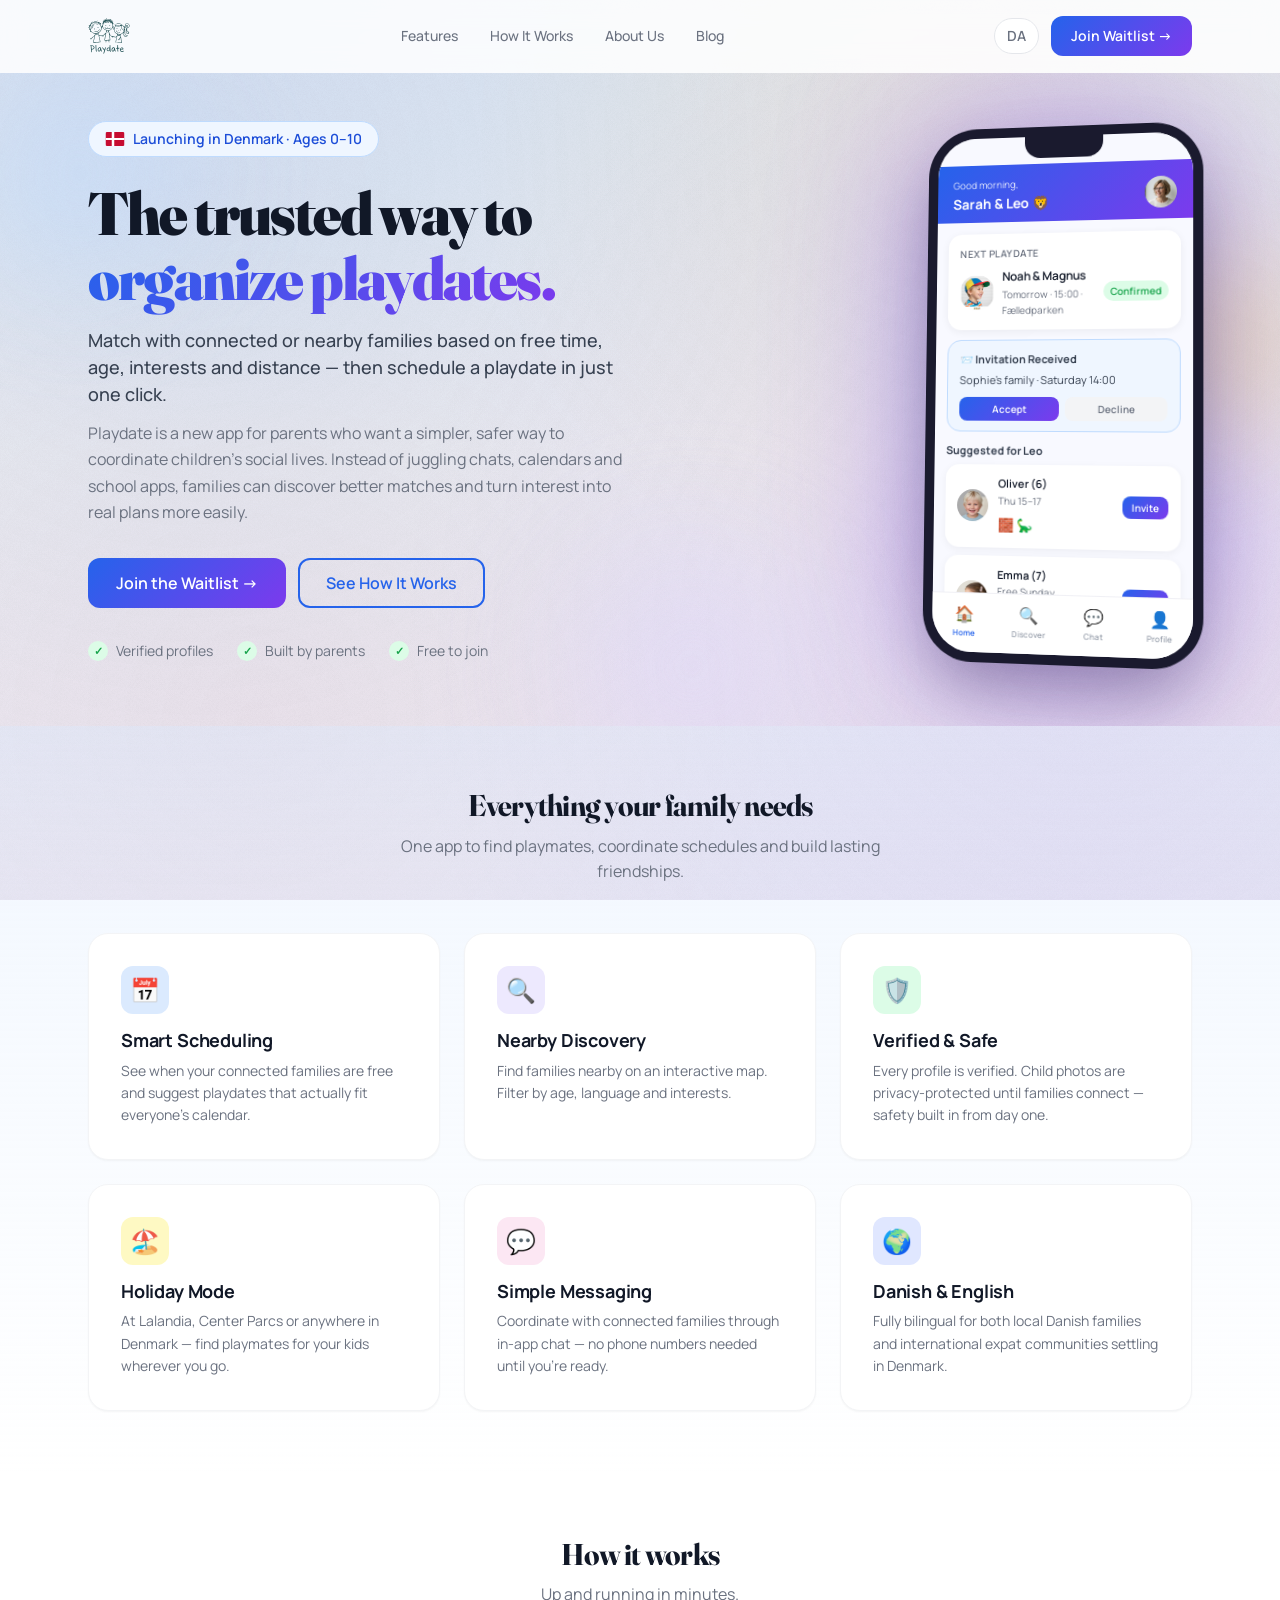
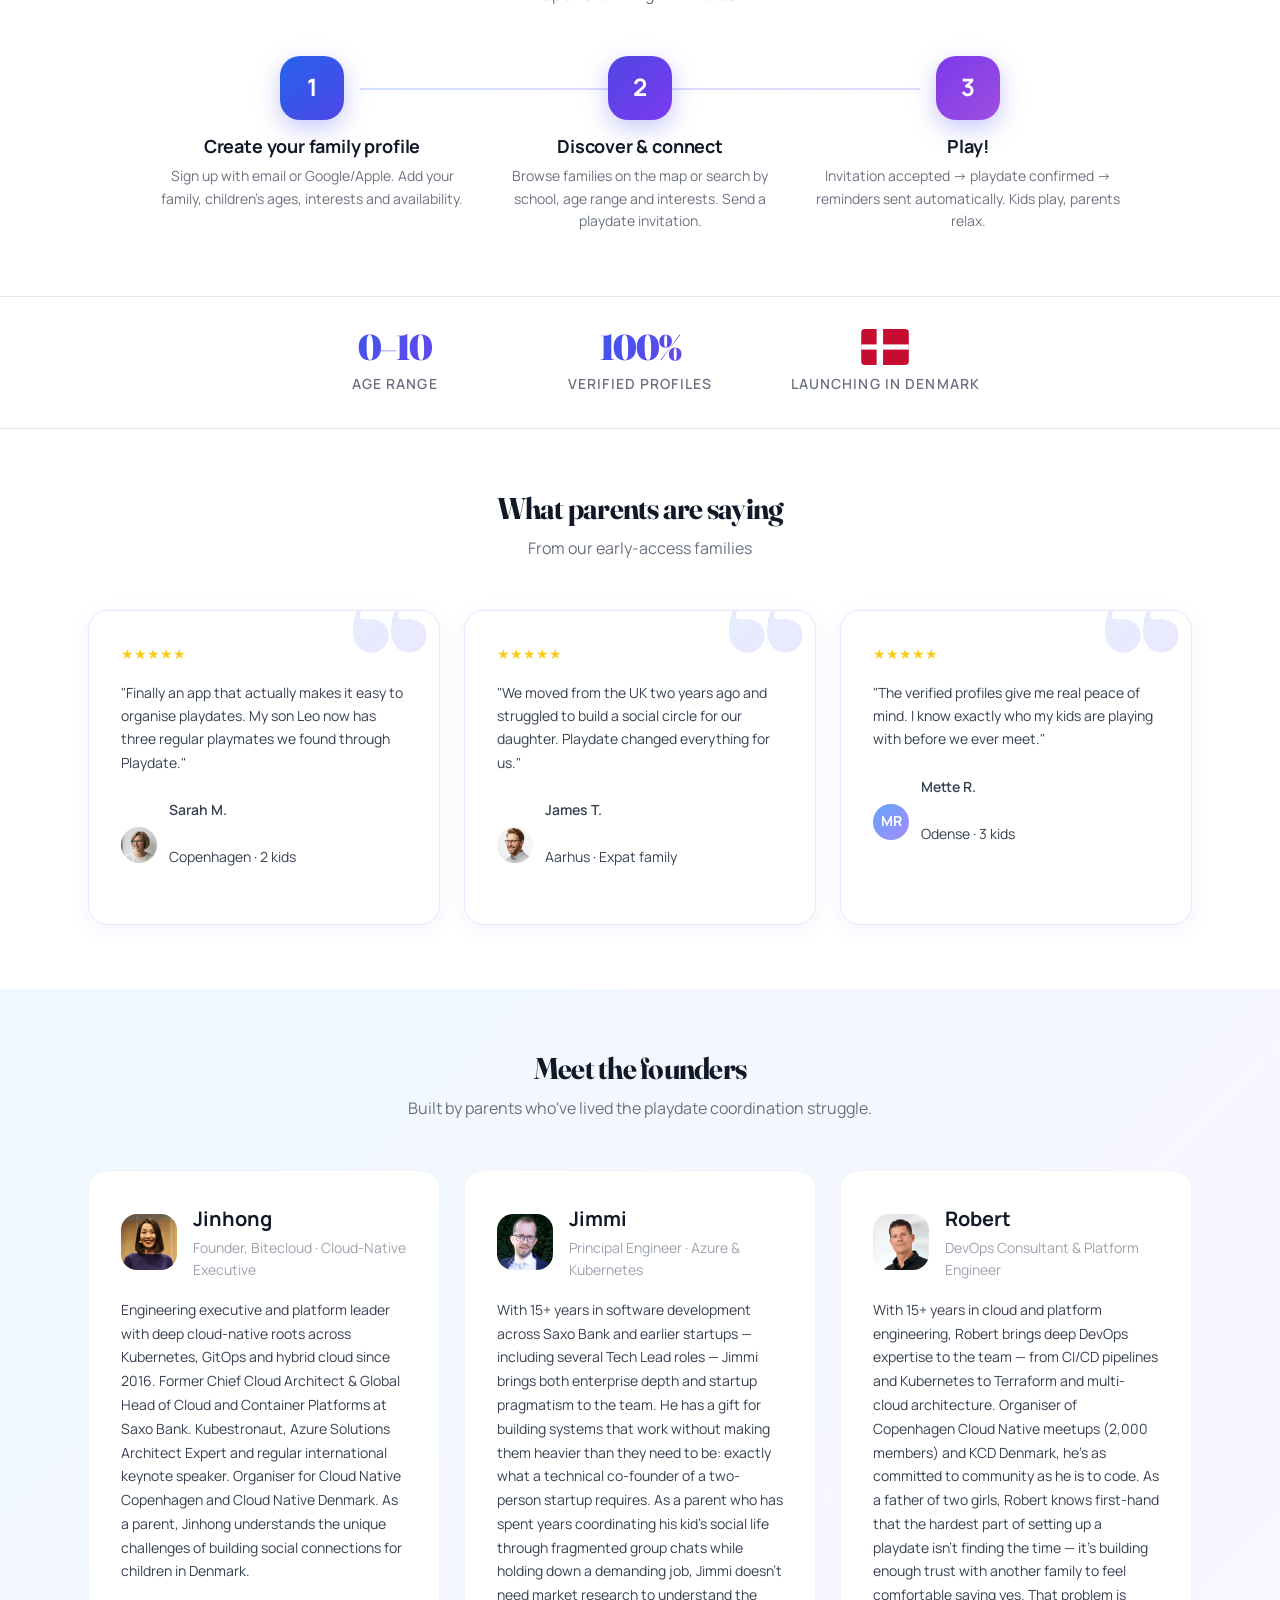
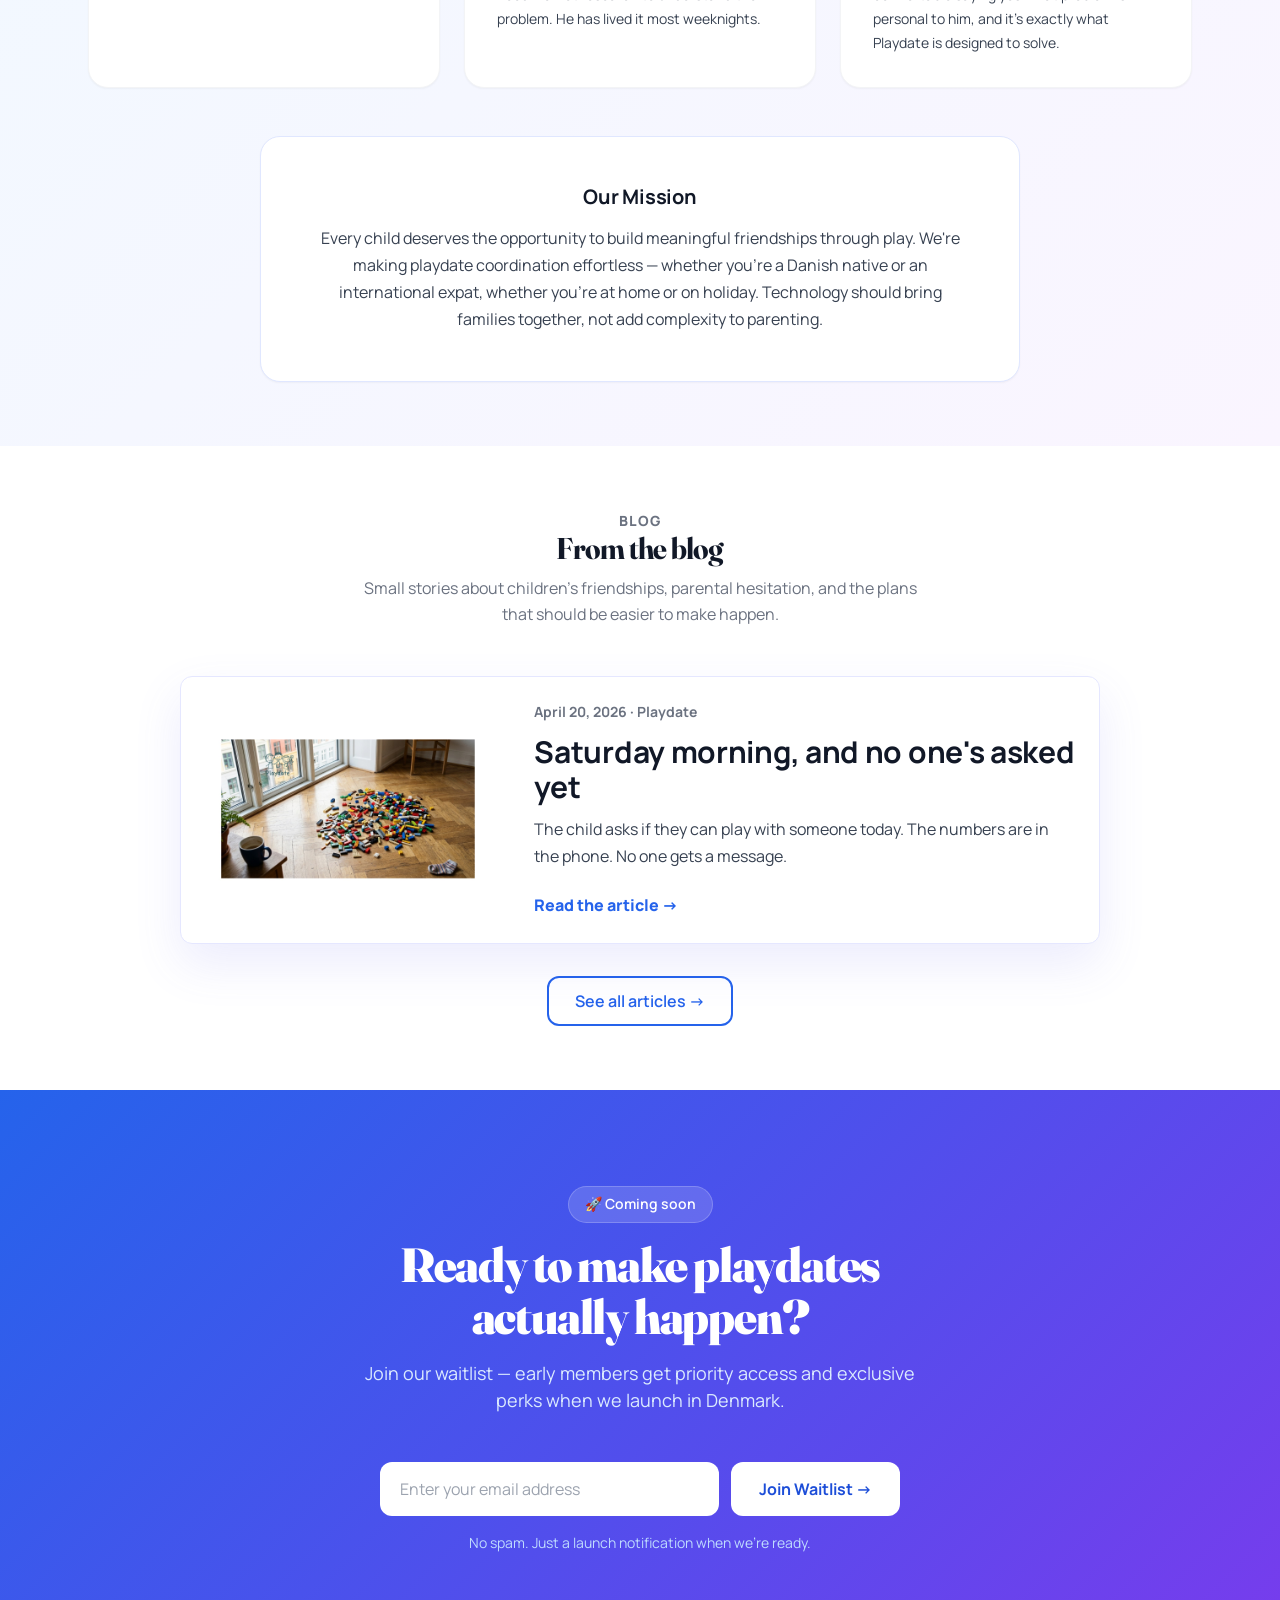
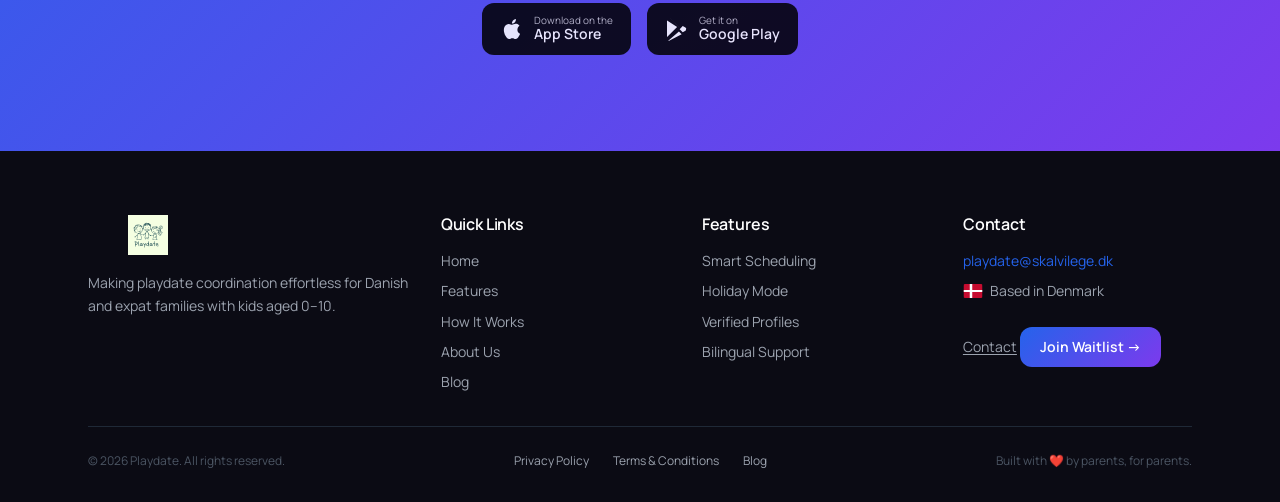
==== commit 1badcd55: "Surface blog on homepage via mobile menu and teaser section Blog was reachable only via a small nav " ====
--- a/index.html
+++ b/index.html
@@ -151,11 +151,15 @@
       <a href="#home" class="nav-logo" aria-label="Playdate">
         <img src="assets/logo-no-background.svg" alt="Playdate" width="36" height="36">
       </a>
-      <ul class="nav-links">
+      <ul id="nav-menu" class="nav-links">
         <li><a href="#features" data-i18n="nav.features">Funktioner</a></li>
         <li><a href="#how-it-works" data-i18n="nav.how">Sådan virker det</a></li>
         <li><a href="#founders" data-i18n="nav.about">Om os</a></li>
         <li><a href="blog/" data-i18n="nav.blog">Blog</a></li>
+        <li class="nav-links-cta">
+          <a href="#cta" data-mode-only="prelaunch" data-i18n="nav.cta">Tilmeld venteliste →</a>
+          <a href="#cta" class="hidden" data-mode-only="launched" data-i18n="nav.ctaLaunched">Download →</a>
+        </li>
       </ul>
       <div class="nav-actions">
         <button id="lang-toggle" class="lang-toggle" type="button" aria-label="Switch language">
@@ -163,6 +167,13 @@
         </button>
         <a href="#cta" class="btn btn-primary btn-primary-sm" data-mode-only="prelaunch" data-i18n="nav.cta">Tilmeld venteliste →</a>
         <a href="#cta" class="btn btn-primary btn-primary-sm hidden" data-mode-only="launched" data-i18n="nav.ctaLaunched">Download →</a>
+        <button id="nav-toggle" class="nav-toggle" type="button"
+                aria-label="Menu" aria-expanded="false" aria-controls="nav-menu"
+                data-i18n-aria="nav.menu">
+          <span class="nav-toggle-bar"></span>
+          <span class="nav-toggle-bar"></span>
+          <span class="nav-toggle-bar"></span>
+        </button>
       </div>
     </div>
   </nav>
@@ -516,6 +527,38 @@
         <div class="mission" data-animate>
           <h3 data-i18n="mission.title">Vores mission</h3>
           <p data-i18n="mission.text">Hvert barn fortjener...</p>
+        </div>
+      </div>
+    </section>
+
+    <!-- Blog teaser -->
+    <section id="blog" class="blog-home">
+      <div class="container">
+        <div class="section-header">
+          <p class="eyebrow" data-i18n="bloghome.eyebrow">Blog</p>
+          <h2 data-i18n="bloghome.title">Fra bloggen</h2>
+          <p data-i18n="bloghome.sub">Små fortællinger om børneliv, forældretøven og de aftaler, der gerne må blive lidt lettere at få til at ske.</p>
+        </div>
+
+        <article class="blog-card" data-animate>
+          <a href="blog/lordag-formiddag/" class="blog-card-image"
+             data-i18n-aria="bloghome.cardAria"
+             aria-label="Læs Lørdag formiddag, og ingen har spurgt endnu">
+            <img src="assets/blog/playdate-19-04.jpg"
+                 alt="Et barn bygger LEGO lørdag formiddag, mens en forælder overvejer en legeaftale"
+                 data-i18n-alt="bloghome.imageAlt"
+                 width="1408" height="768" loading="lazy" decoding="async">
+          </a>
+          <div class="blog-card-body">
+            <p class="post-meta" data-i18n="bloghome.date">20. april 2026 · Playdate</p>
+            <h3><a href="blog/lordag-formiddag/" data-i18n="bloghome.postTitle">Lørdag formiddag, og ingen har spurgt endnu</a></h3>
+            <p data-i18n="bloghome.excerpt">Barnet spørger, om man skal lege med nogen i dag. Numrene ligger i telefonen. Alligevel bliver der ikke skrevet.</p>
+            <a href="blog/lordag-formiddag/" class="read-more" data-i18n="bloghome.read">Læs artiklen →</a>
+          </div>
+        </article>
+
+        <div class="blog-home-cta">
+          <a href="blog/" class="btn btn-outline" data-i18n="bloghome.viewAll">Se alle artikler →</a>
         </div>
       </div>
     </section>
--- a/css/styles.css
+++ b/css/styles.css
@@ -353,6 +353,10 @@
   gap: var(--space-sm);
 }
 
+.nav-actions .btn {
+  display: none;
+}
+
 .lang-toggle {
   display: inline-flex;
   align-items: center;
@@ -378,6 +382,87 @@
 
 .lang-toggle:active {
   transform: scale(0.96);
+}
+
+/* Hamburger — visible on mobile only (toggled off at ≥768px below) */
+.nav-toggle {
+  display: inline-flex;
+  flex-direction: column;
+  justify-content: center;
+  align-items: center;
+  gap: 4px;
+  width: 40px;
+  height: 40px;
+  padding: 0;
+  background: transparent;
+  border: 1.5px solid var(--color-border);
+  border-radius: var(--radius-md);
+  cursor: pointer;
+  transition: border-color var(--transition-fast);
+}
+
+.nav-toggle:hover {
+  border-color: var(--color-primary);
+}
+
+.nav-toggle-bar {
+  display: block;
+  width: 18px;
+  height: 2px;
+  background: var(--color-text);
+  border-radius: 2px;
+  transition: transform var(--transition-fast), opacity var(--transition-fast);
+}
+
+.nav-toggle[aria-expanded="true"] .nav-toggle-bar:nth-child(1) {
+  transform: translateY(6px) rotate(45deg);
+}
+
+.nav-toggle[aria-expanded="true"] .nav-toggle-bar:nth-child(2) {
+  opacity: 0;
+}
+
+.nav-toggle[aria-expanded="true"] .nav-toggle-bar:nth-child(3) {
+  transform: translateY(-6px) rotate(-45deg);
+}
+
+/* Mobile menu: when toggle open, show the links as a dropdown panel */
+.nav[data-menu-open="true"] .nav-links {
+  display: flex;
+  flex-direction: column;
+  gap: var(--space-md);
+  position: absolute;
+  top: 100%;
+  left: 0;
+  right: 0;
+  margin: 0;
+  padding: var(--space-lg);
+  background: #fff;
+  border-bottom: 1px solid var(--color-border);
+  box-shadow: var(--shadow-lg);
+}
+
+.nav[data-menu-open="true"] .nav-links-cta {
+  margin-top: var(--space-sm);
+  padding-top: var(--space-md);
+  border-top: 1px solid var(--color-border);
+}
+
+.nav[data-menu-open="true"] .nav-links-cta a {
+  display: inline-block;
+  padding: var(--space-sm) var(--space-md);
+  background: var(--color-primary);
+  color: #fff;
+  border-radius: var(--radius-md);
+  font-weight: 700;
+}
+
+.nav[data-menu-open="true"] .nav-links a {
+  display: block;
+  padding: var(--space-sm) 0;
+  font-size: var(--text-base);
+  font-weight: 600;
+  color: var(--color-text);
 }
 
 /* ==========================================================================
@@ -1273,14 +1358,30 @@
   object-fit: cover;
 }
 
-.blog-card-body h2 {
+.blog-card-body h2,
+.blog-card-body h3 {
   margin-bottom: var(--space-sm);
   font-size: var(--text-3xl);
   line-height: 1.16;
 }
 
-.blog-card-body h2 a {
+.blog-card-body h2 a,
+.blog-card-body h3 a {
   color: var(--color-text);
+}
+
+/* Homepage blog teaser */
+.blog-home {
+  padding: var(--space-3xl) 0;
+}
+
+.blog-home .section-header {
+  margin-bottom: var(--space-2xl);
+}
+
+.blog-home-cta {
+  margin-top: var(--space-xl);
+  text-align: center;
 }
 
 .blog-card-body p:not(.post-meta) {
@@ -1933,6 +2034,18 @@
     display: flex;
   }
 
+  .nav-links-cta {
+    display: none;
+  }
+
+  .nav-toggle {
+    display: none;
+  }
+
+  .nav-actions .btn {
+    display: inline-flex;
+  }
+
   .blog-card {
     grid-template-columns: minmax(220px, 0.55fr) 1fr;
   }
